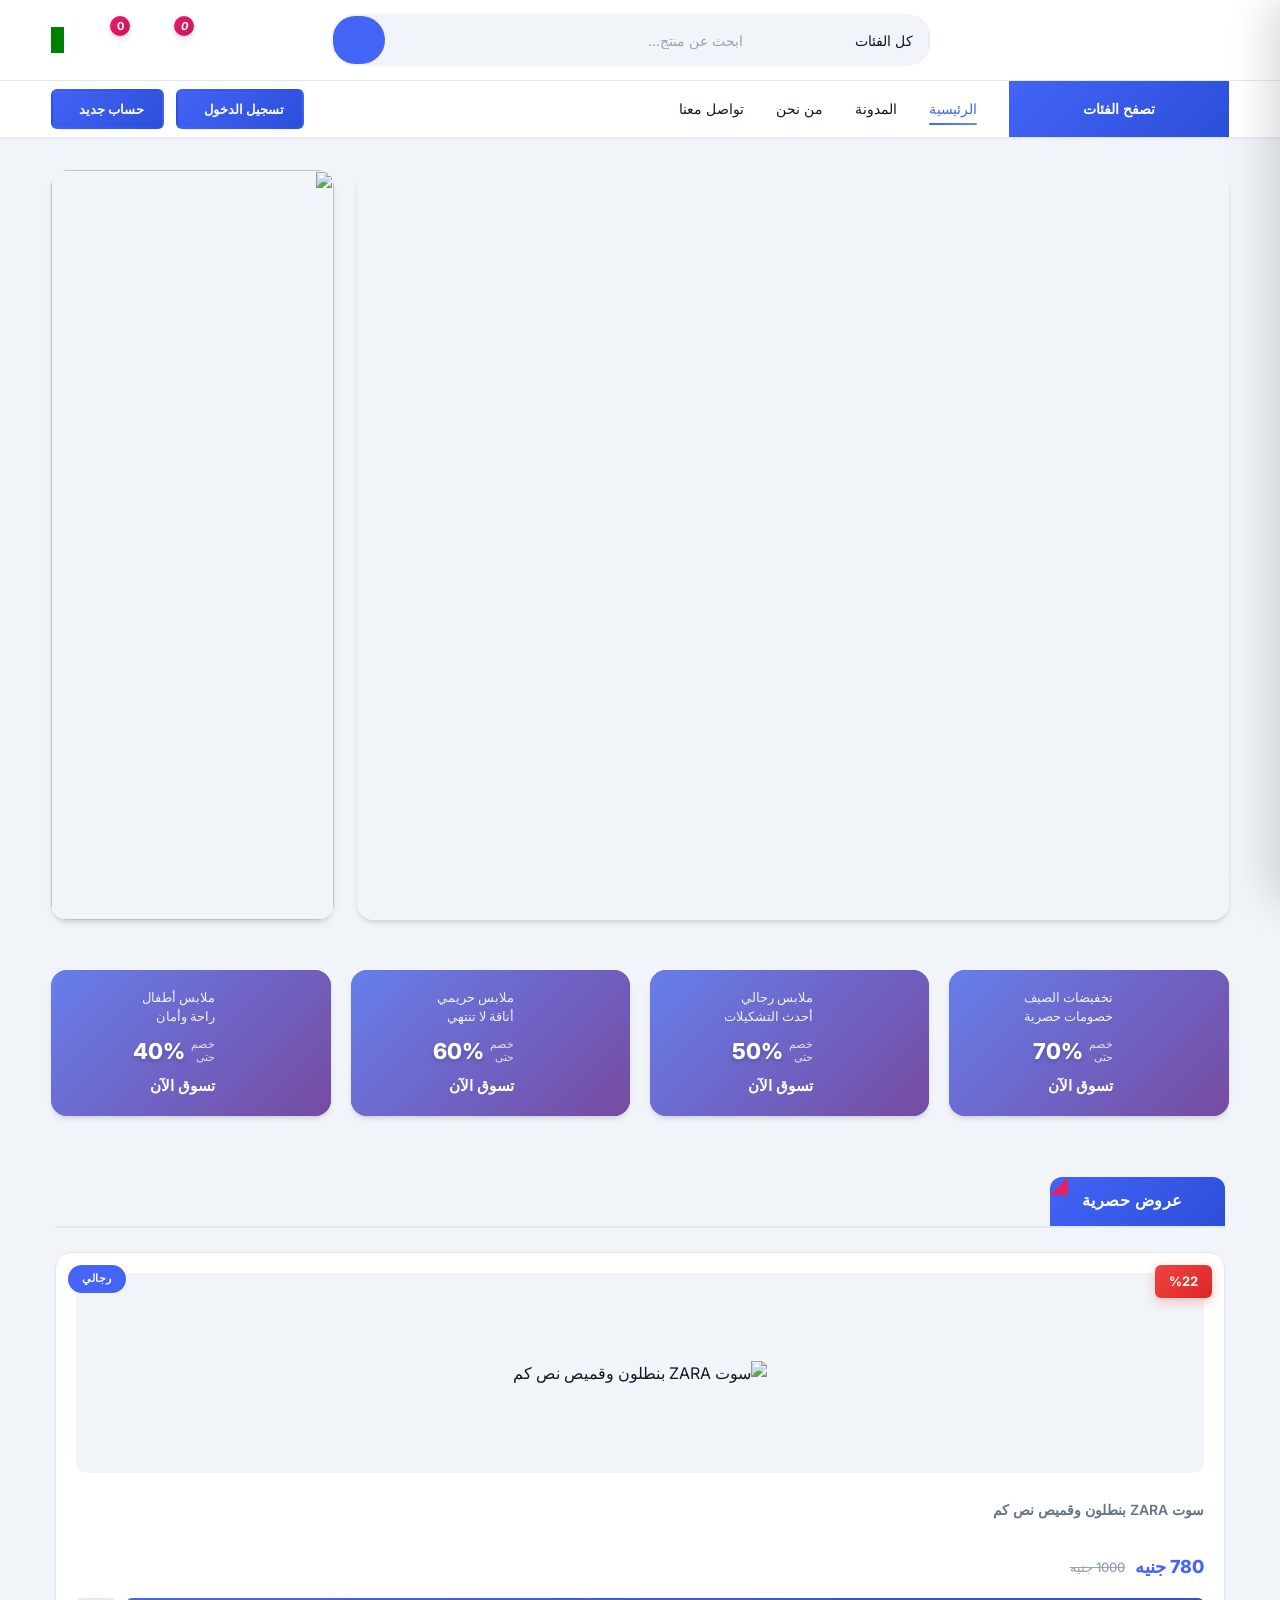
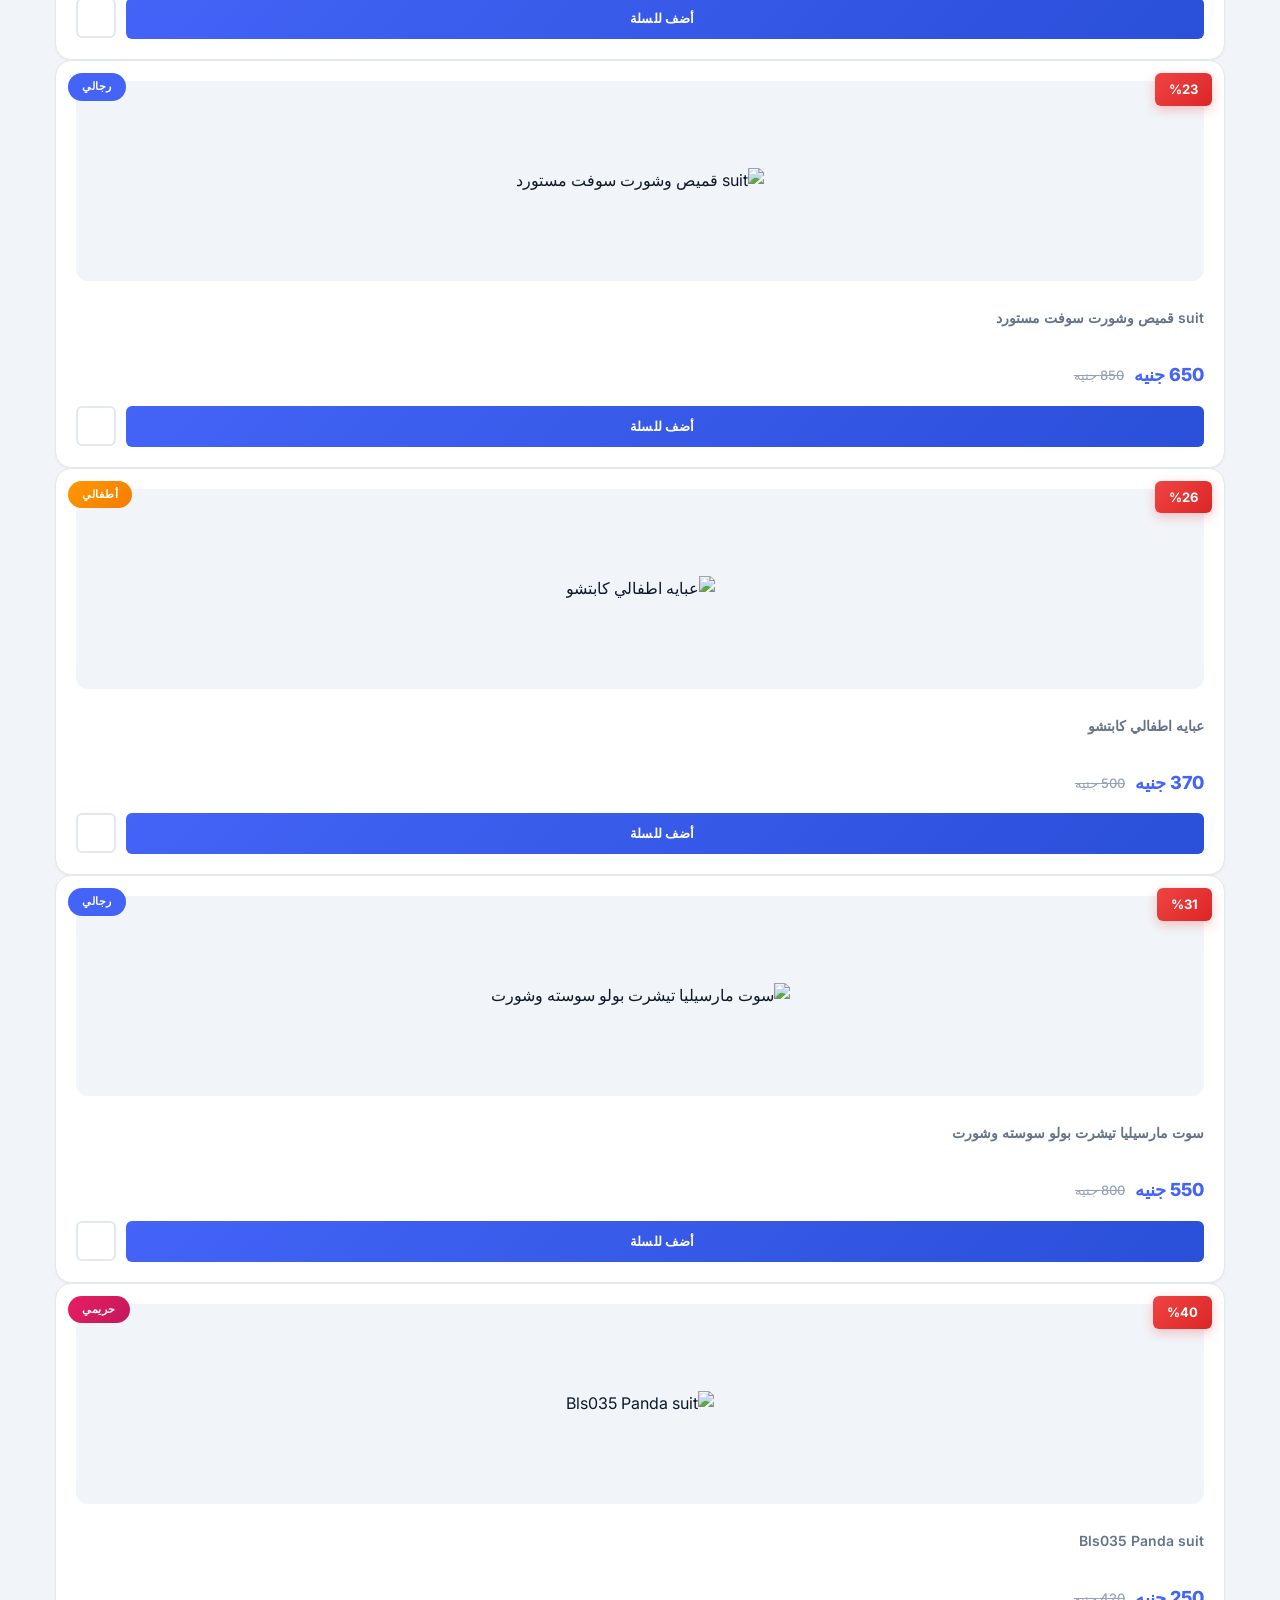
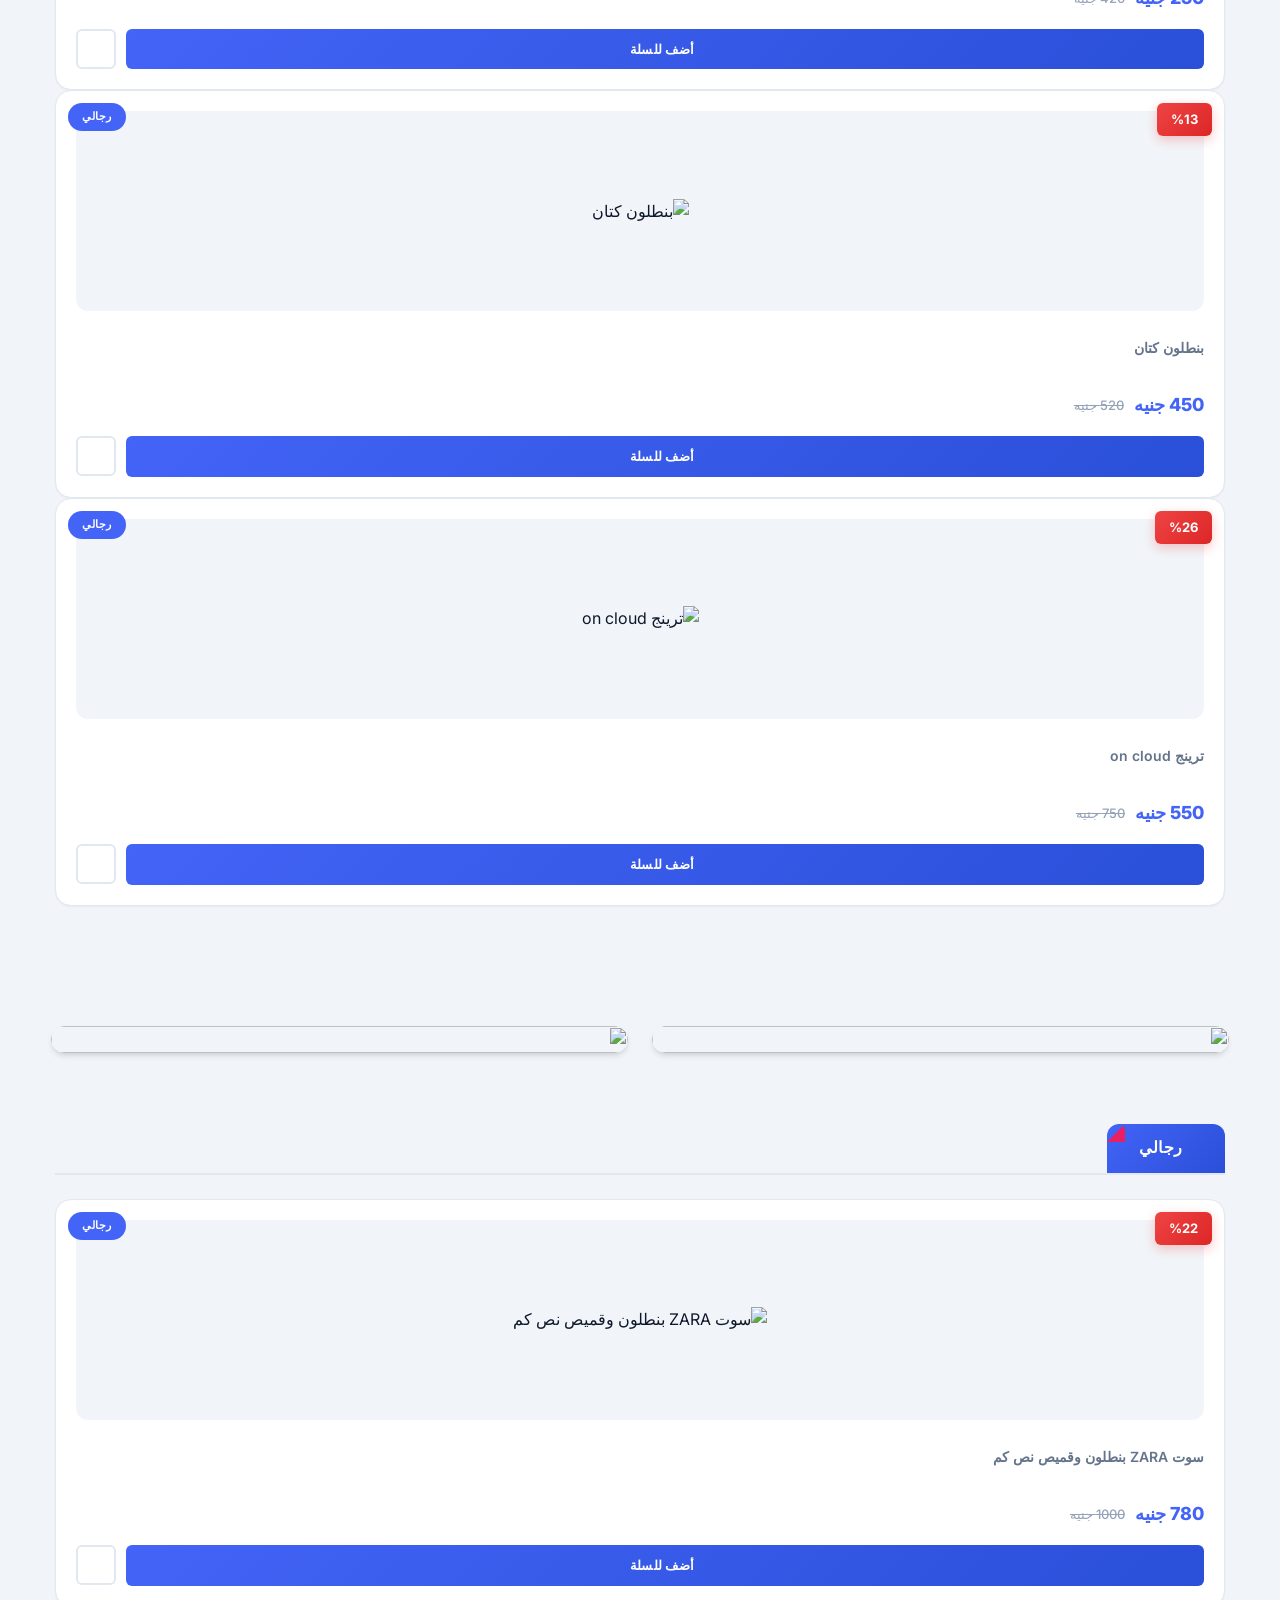
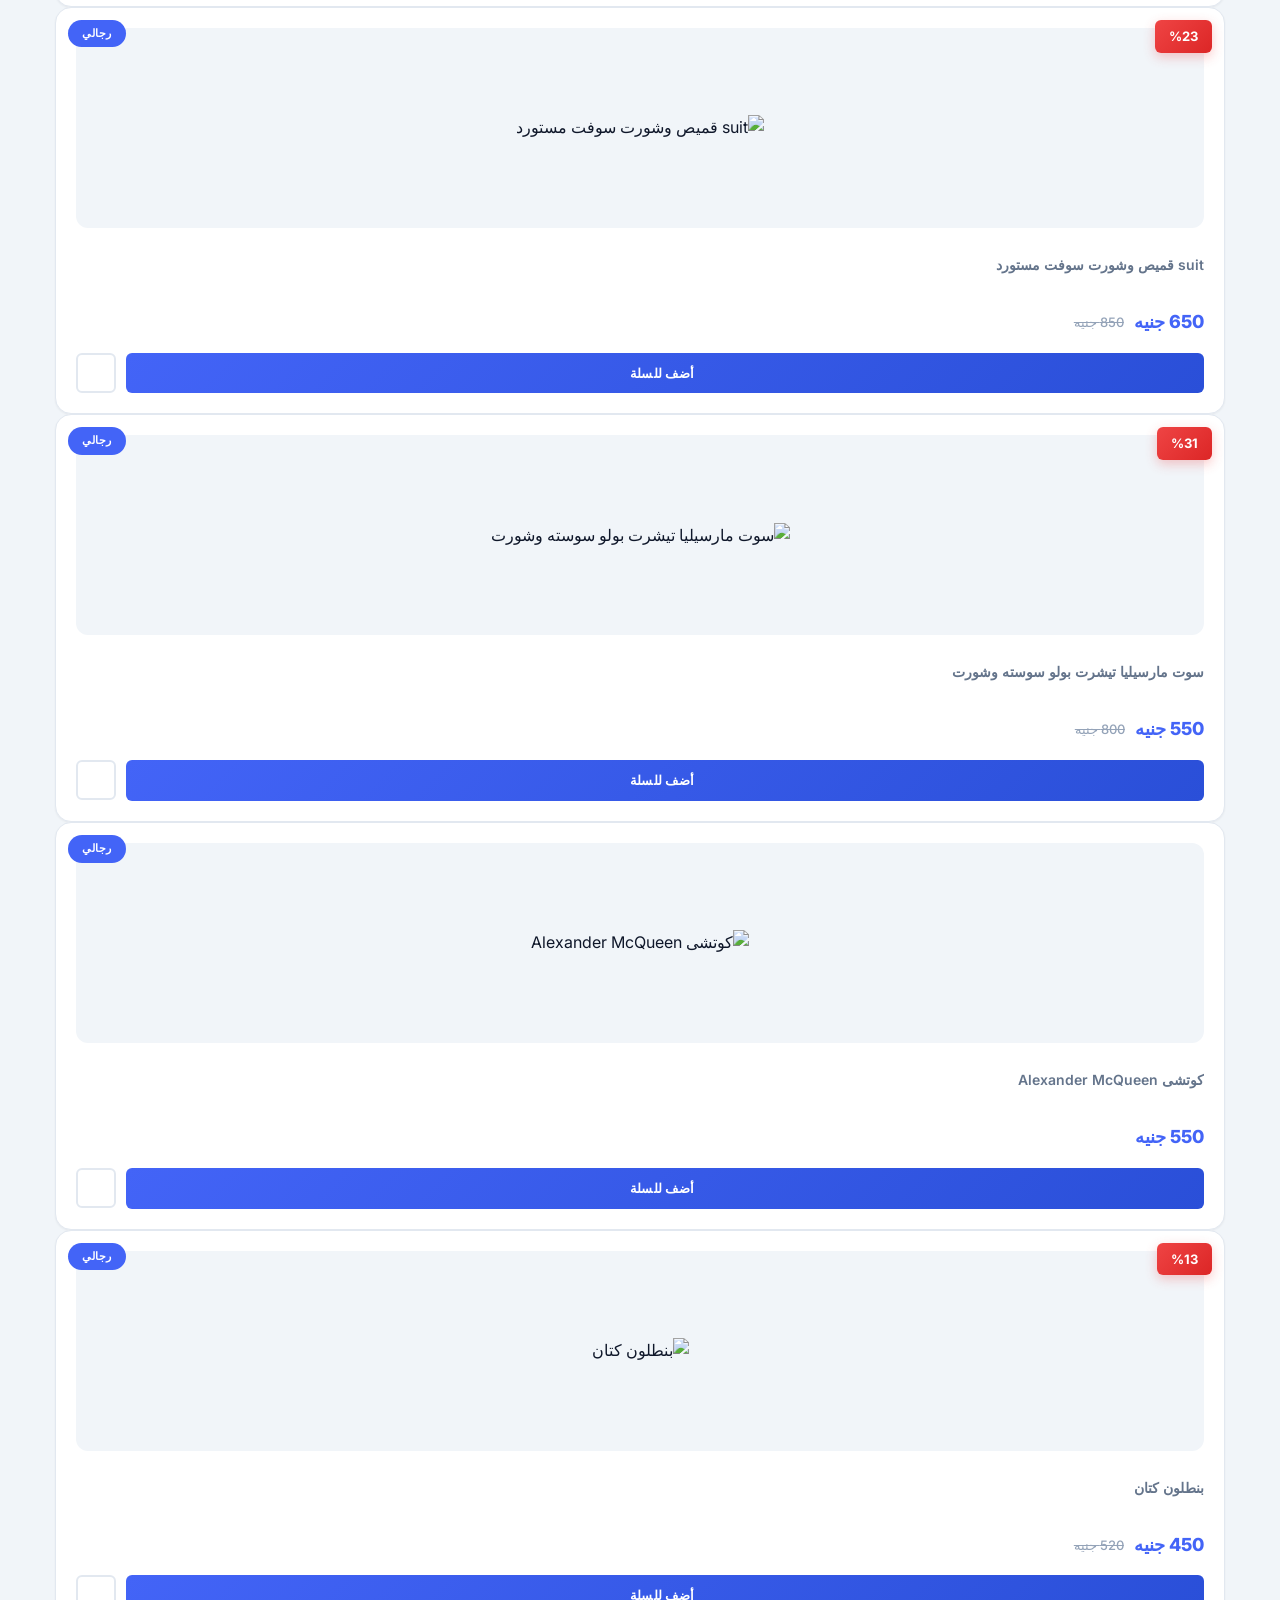
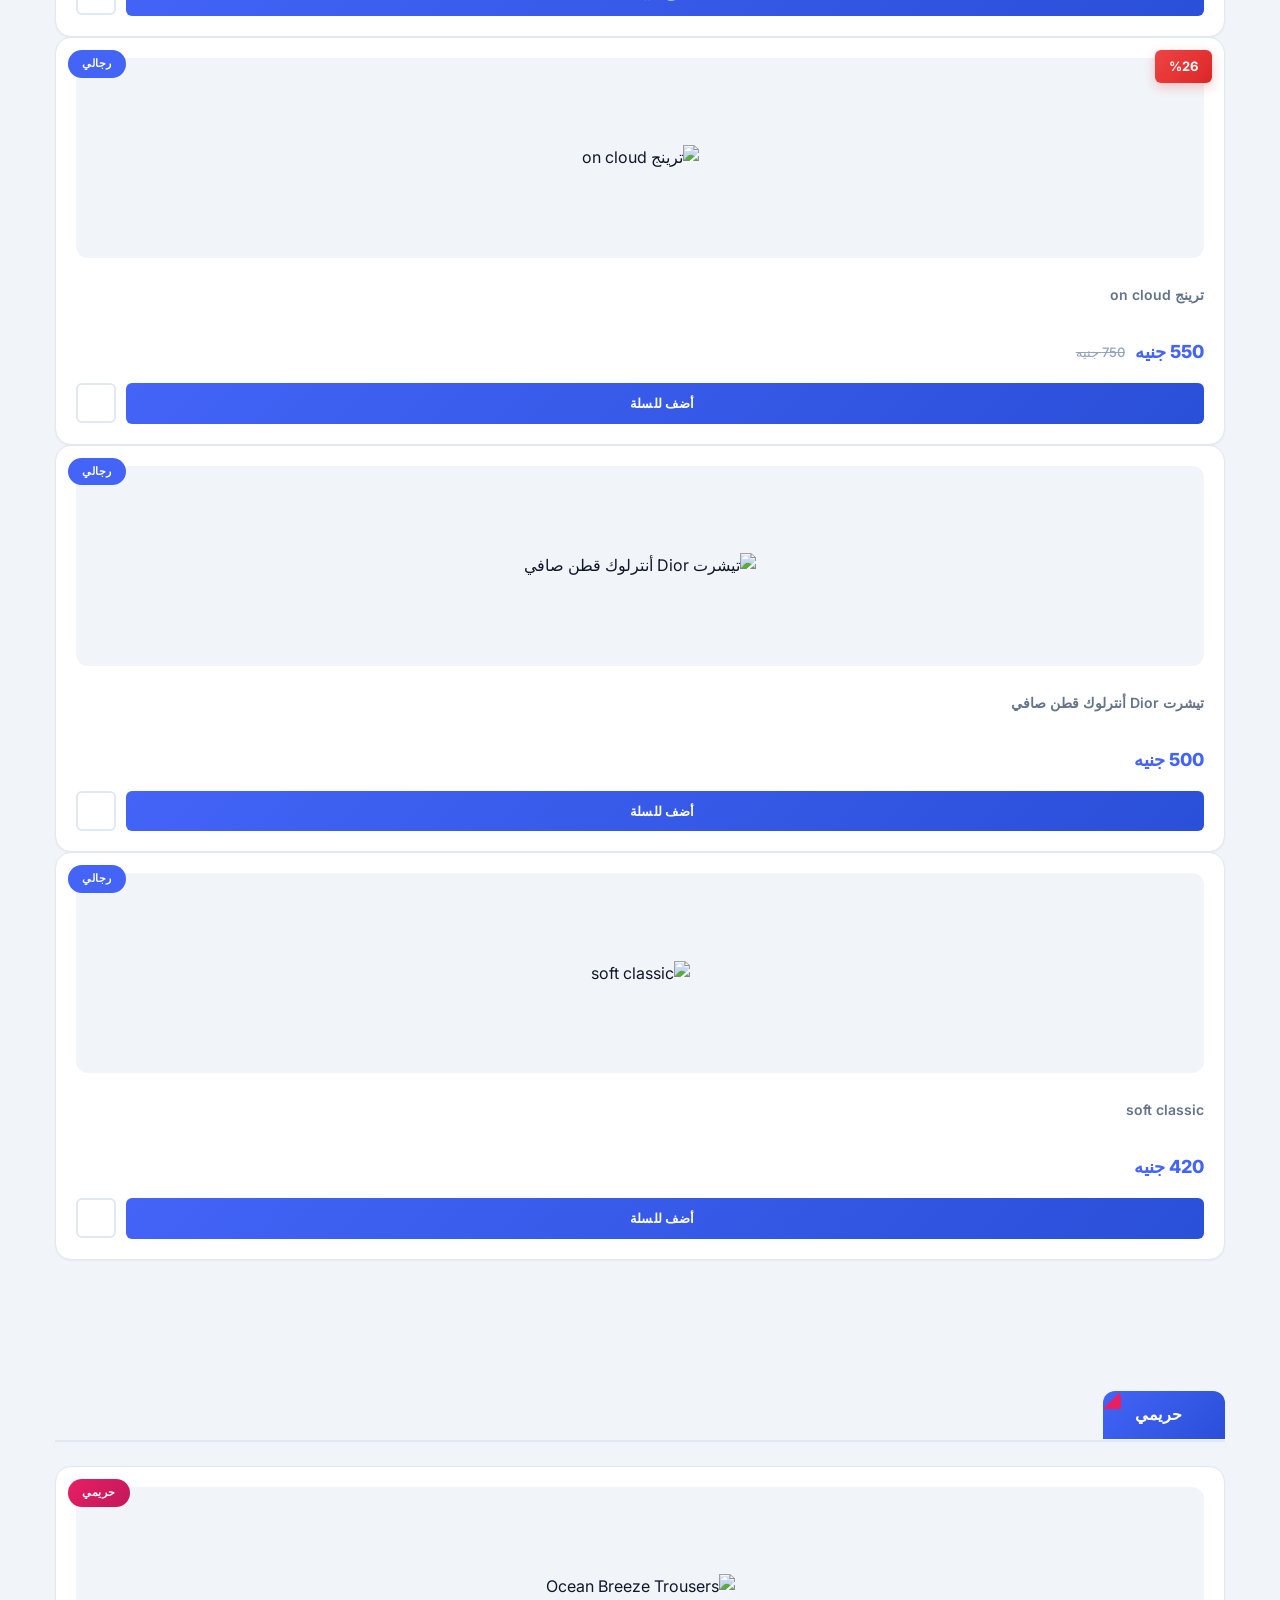
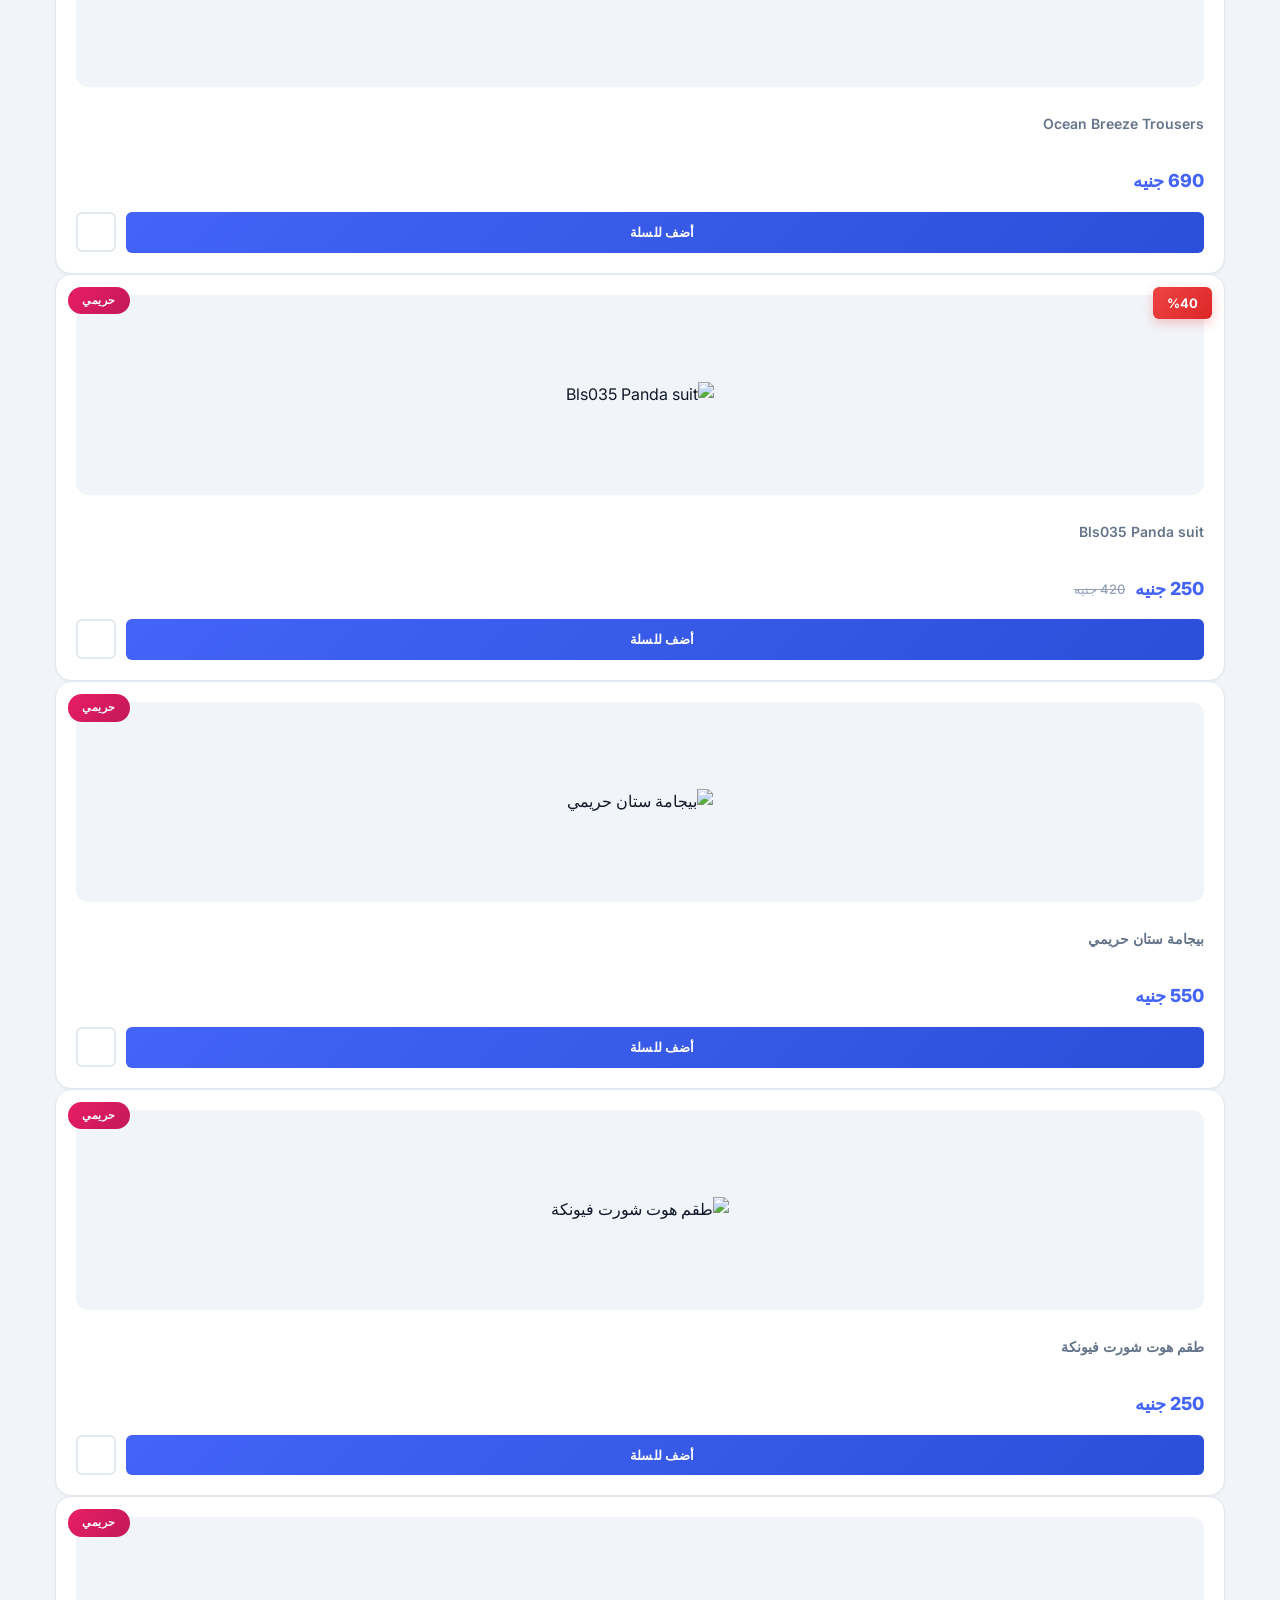
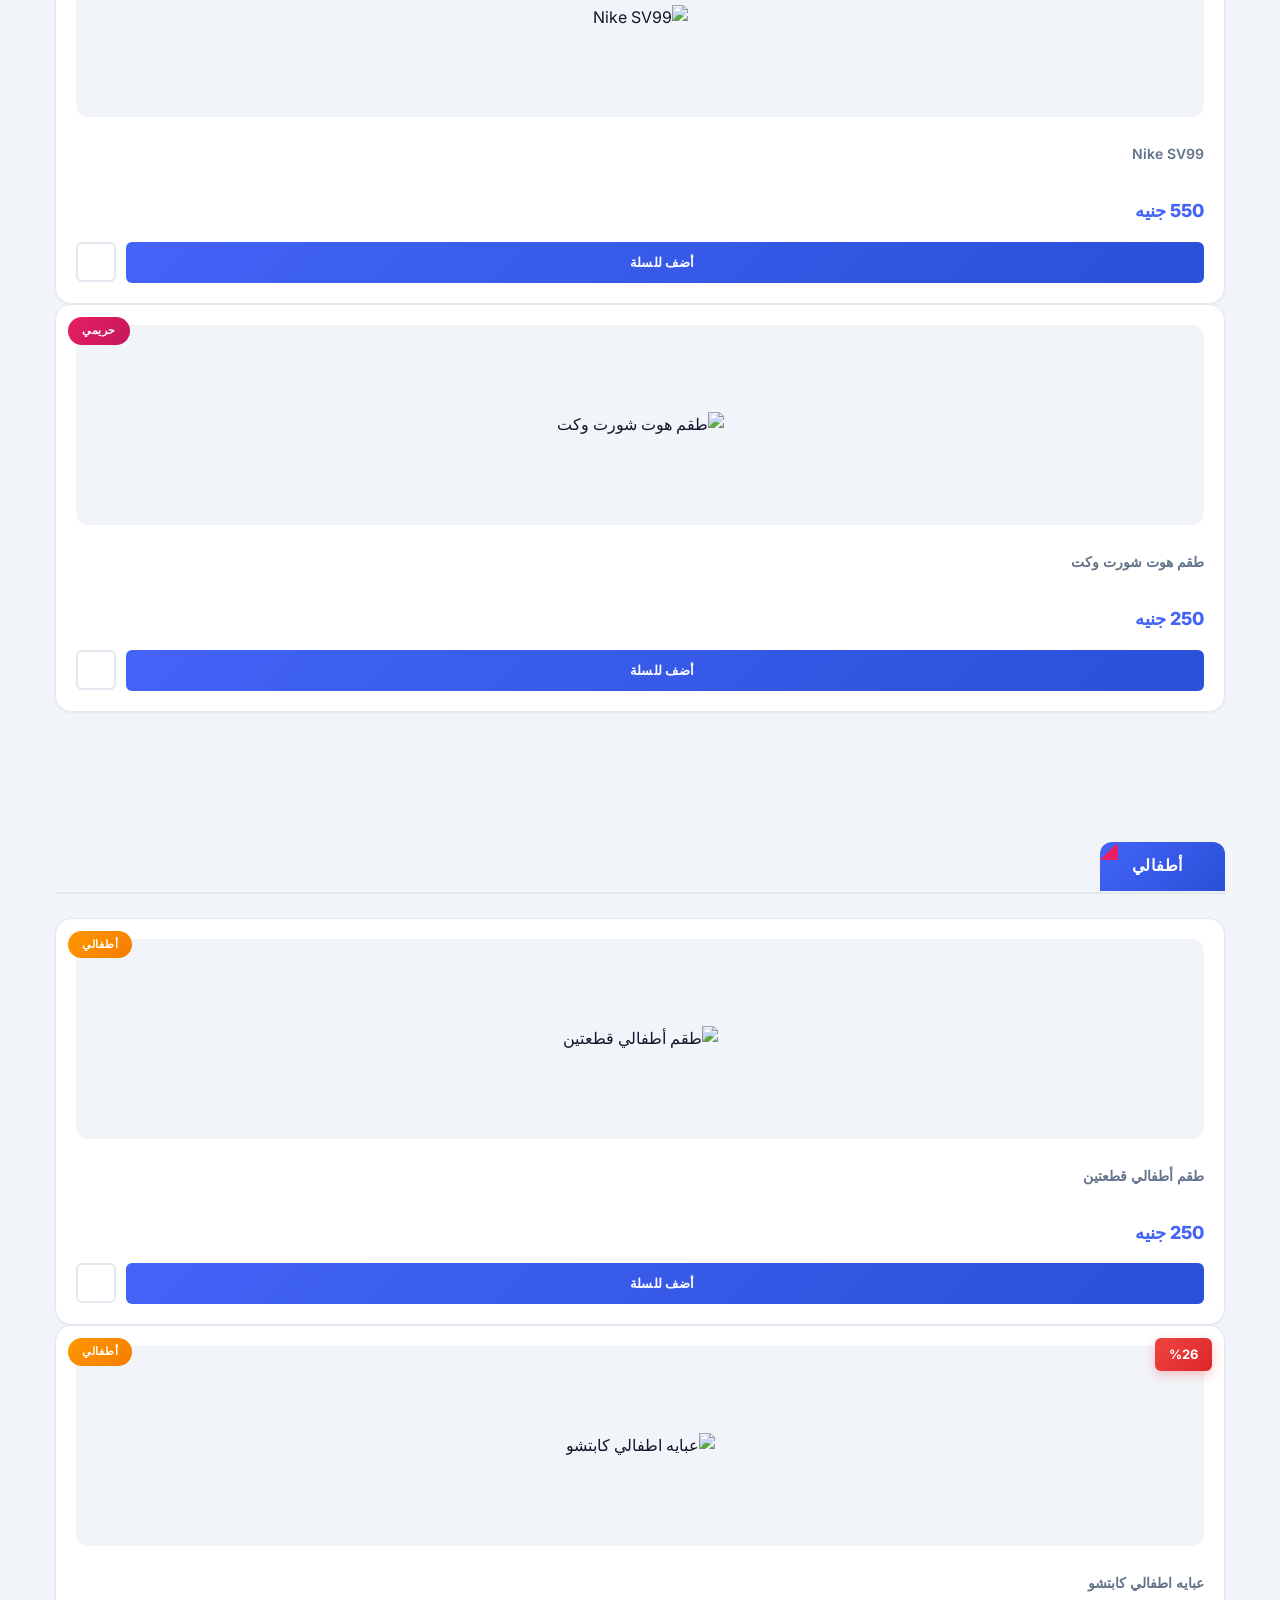
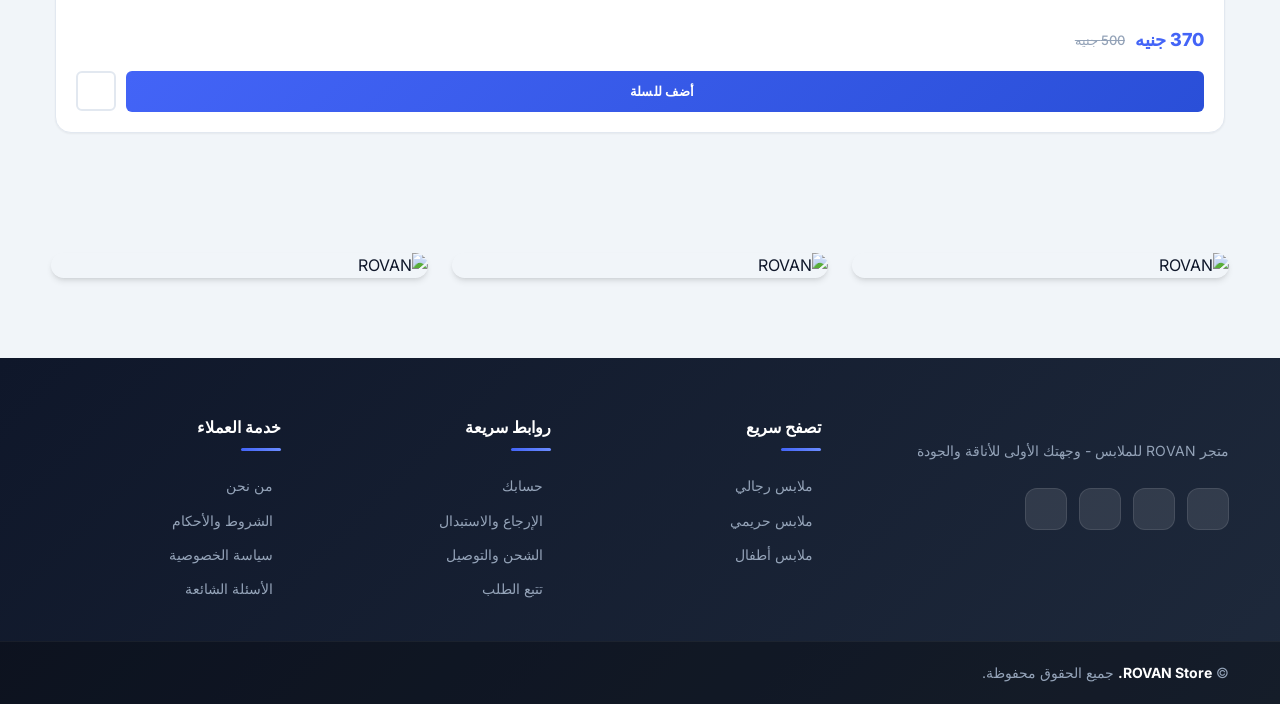
==== index.html @ eddf440c "Add files via upload" ====
<!DOCTYPE html>
<html lang="ar" dir="rtl">
<head>
    <meta charset="UTF-8">
    <meta name="viewport" content="width=device-width, initial-scale=1.0">
    <title>ROVAN - متجر الملابس</title>
    <link rel="icon" type="image/ico" href="img/favicon.ico">
    <link rel="stylesheet" href="https://cdnjs.cloudflare.com/ajax/libs/font-awesome/7.0.1/css/all.min.css">
    <link rel="stylesheet" href="https://cdn.jsdelivr.net/npm/swiper@14.0.1/swiper-bundle.min.css"/>
    <link rel="stylesheet" href="CSS/style.css">
    <style>
        /* RTL fixes */
        body { direction: rtl; text-align: right; }
        .product .img_product a, .product .name_product a { display: block; position: relative; z-index: 2; }
        .product .icons { position: relative; z-index: 3; }
        .btn_add_cart { cursor: pointer; user-select: none; }

        /* Color swatches */
        .color-options { display: flex; gap: 8px; margin: 10px 0; flex-wrap: wrap; }
        .color-swatch {
            width: 28px; height: 28px; border-radius: 50%; border: 2px solid #ddd;
            cursor: pointer; transition: 0.2s; position: relative;
        }
        .color-swatch:hover, .color-swatch.selected { border-color: #4364f7; transform: scale(1.15); }
        .color-swatch.selected::after {
            content: '✓'; position: absolute; top: 50%; left: 50%;
            transform: translate(-50%, -50%); color: white; font-size: 12px; font-weight: bold;
            text-shadow: 0 1px 2px rgba(0,0,0,0.5);
        }

        /* Size options */
        .size-options { display: flex; gap: 8px; margin: 10px 0; flex-wrap: wrap; }
        .size-btn {
            min-width: 40px; padding: 6px 12px; border: 1px solid #ddd;
            background: white; border-radius: 4px; cursor: pointer;
            font-size: 13px; transition: 0.2s; text-align: center;
        }
        .size-btn:hover, .size-btn.selected {
            background: #4364f7; color: white; border-color: #4364f7;
        }

        /* Category badges */
        .cat-badge {
            position: absolute; top: 10px; left: 10px;
            background: #4364f7; color: white; padding: 4px 12px;
            border-radius: 20px; font-size: 12px; z-index: 2;
        }
        .cat-badge.women { background: #e91e63; }
        .cat-badge.kids { background: #ff9800; }
    </style>
<base target="_parent">
</head>
<body>

    <div class="cart">
        <div class="top_cart">
            <h3>عناصر السلة : <span class="Count_item_cart">0</span></h3>
            <span onclick="open_close_cart()" class="close_cart"><i class="fa-regular fa-circle-xmark"></i></span>
        </div>
        <div class="items_in_cart" id="cart_items"></div>
        <div class="botton_cart">
            <div class="total">
                <p>الإجمالي</p>
                <p class="price_cart_toral">0 جنيه</p>
            </div>
            <div class="button_cart">
                <a href="checkout.html" class="btn_cart btn">إتمام الشراء</a>
                <span onclick="open_close_cart()" class="btn_cart trans_bg btn">مواصلة التسوق</span>
            </div>
        </div>
    </div>    

    <header> 
        <div class="top_header"> 
            <div class="container">
                <a href="index.html" class="logo"><img src="img/logo.png" alt=""></a>
                <form action="" class="search_box">
                    <div class="select_box">
                        <select id="category" name="category">
                            <option value="All Categories">كل الفئات</option>
                            <option value="men">رجالي</option>
                            <option value="women">حريمي</option>
                            <option value="kids">أطفالي</option>
                        </select>
                    </div>
                    <input type="text" name="search" id="search" placeholder="ابحث عن منتج..." required>
                    <button type="submit"><i class="fa-brands fa-sistrix"></i></button>
                </form>
                <div class="header_icons">
                    <div class="icon">
                        <a href="#"><i class="fa-regular fa-heart"><span class="count count_favorite">0</span></i></a>
                    </div>
                    <div onclick="open_close_cart()" class="icon">
                        <i class="fa-solid fa-cart-shopping"></i>
                        <span class="count count_item_header">0</span>
                    </div>
                    <span class="state">⁜</span>
                </div>
            </div>
        </div> 

        <div class="botton_header">
            <div class="container">
                <nav class="nav">
                    <span onclick="open_Menu()" class="open_menu"><i class="fa-solid fa-bars"></i></span>
                    <div class="category_nav">
                        <div onclick="Open_Categ_list()" class="category_btn">
                            <i class="fa-solid fa-bars"></i>
                            <p>تصفح الفئات</p>
                            <i class="fa-solid fa-chevron-down"></i>
                        </div>
                        <div class="category_nav_list">
                            <a href="category.html?cat=men">رجالي</a>
                            <a href="category.html?cat=women">حريمي</a>
                            <a href="category.html?cat=kids">أطفالي</a>
                        </div>
                    </div>
                    <ul class="nav_links">
                        <span onclick="open_Menu()" class="close_menu"><i class="fa-regular fa-circle-xmark"></i></span>
                        <li class="active"><a href="index.html">الرئيسية</a></li>
                        <li><a href="#">المدونة</a></li>
                        <li><a href="about.html">من نحن</a></li>
                        <li><a href="#contact">تواصل معنا</a></li>
                    </ul>
                </nav>
                <div class="login_signup btns" id="auth-buttons">
                    <a href="login.html" class="btn">تسجيل الدخول <i class="fa-solid fa-right-to-bracket"></i></a>
                    <a href="signup.html" class="btn">حساب جديد <i class="fa-solid fa-user-plus"></i></a>
                </div>
            </div>
        </div>
    </header>

    <div class="slider">
        <div class="container">
            <div class="slide-swp mySwiper">
                <div class="swiper-wrapper">
                    <div class="swiper-slide"><a href="#"><img src="img/banner_home1.png" alt=""></a></div>
                    <div class="swiper-slide"><a href="product.html?id=11"><img src="img/banner_home2.png" alt=""></a></div>
                    <div class="swiper-slide"><a href="#"><img src="img/banner_home4.png" alt=""></a></div>
                </div>
                <div class="swiper-pagination"></div>
            </div>
            <div class="banner_2">
                <img src="img/banner_home3.png" alt="">
            </div>
        </div>
    </div>

    <div class="banners_4">
        <div class="container">
            <div class="box">
                <a href="#" class="link_btn"></a>
                <img src="img/banner3_1.png" alt="">
                <div class="text">
                    <h5>تخفيضات الصيف</h5>
                    <h5>خصومات حصرية</h5>
                    <div class="sale"><p>خصم<br>حتى</p><span>70%</span></div>
                    <h6>تسوق الآن</h6>
                </div>
            </div>
            <div class="box">
                <a href="#" class="link_btn"></a>
                <img src="img/banner3_2.png" alt="">
                <div class="text">
                    <h5>ملابس رجالي</h5>
                    <h5>أحدث التشكيلات</h5>
                    <div class="sale"><p>خصم<br>حتى</p><span>50%</span></div>
                    <h6>تسوق الآن</h6>
                </div>
            </div>
            <div class="box">
                <a href="#" class="link_btn"></a>
                <img src="img/banner3_2.png" alt="">
                <div class="text">
                    <h5>ملابس حريمي</h5>
                    <h5>أناقة لا تنتهي</h5>
                    <div class="sale"><p>خصم<br>حتى</p><span>60%</span></div>
                    <h6>تسوق الآن</h6>
                </div>
            </div>
            <div class="box">
                <a href="#" class="link_btn"></a>
                <img src="img/banner3_2.png" alt="">
                <div class="text">
                    <h5>ملابس أطفال</h5>
                    <h5>راحة وأمان</h5>
                    <div class="sale"><p>خصم<br>حتى</p><span>40%</span></div>
                    <h6>تسوق الآن</h6>
                </div>
            </div>
        </div>
    </div>

    <div class="slider_products slide" id="HOT-DEALS">
        <div class="container">
            <div class="slide_product mySwiper">
                <div class="top_slide"><h2><i class="fa-solid fa-fire"></i> عروض حصرية</h2></div>
                <div class="products swiper-wrapper" id="swiper_items_sale"></div>
            </div>        
        </div>
    </div>

    <div class="banners">
        <div class="container">
            <div class="banners_boxs banner_2_img">
                <a href="product.html?id=11" class="box"><img src="img/banner_box1.jpg" alt=""></a>
                <a href="#" class="box"><img src="img/banner_box5.jpg" alt=""></a>
            </div>
        </div>
    </div>

    <div class="slider_products slide" id="MEN">
        <div class="container">
            <div class="slide_product mySwiper">
                <div class="top_slide"><h2><i class="fa-solid fa-mars"></i> رجالي</h2></div>
                <div class="products swiper-wrapper" id="swiper_men"></div>
            </div>        
        </div>
    </div>

    <div class="slider_products slide" id="WOMEN">
        <div class="container">
            <div class="slide_product mySwiper">
                <div class="top_slide"><h2><i class="fa-solid fa-venus"></i> حريمي</h2></div>
                <div class="products swiper-wrapper" id="swiper_women"></div>
            </div>        
        </div>
    </div>

    <div class="slider_products slide" id="KIDS">
        <div class="container">
            <div class="slide_product mySwiper">
                <div class="top_slide"><h2><i class="fa-solid fa-child"></i> أطفالي</h2></div>
                <div class="products swiper-wrapper" id="swiper_kids"></div>
            </div>        
        </div>
    </div>

    <div class="banners">
        <div class="container">
            <div class="banners_boxs banner_3_img">
                <a href="product.html?id=11" class="box"><img src="img/banner_box1.jpg" alt="ROVAN"></a>
                <a href="#" class="box"><img src="img/banner_box2.jpg" alt="ROVAN"></a>
                <a href="#" class="box"><img src="img/banner_box3.jpg" alt="ROVAN"></a>
            </div>
        </div>
    </div>

    <footer id="contact">
        <div class="container">
            <div class="big_row">
                <img class="logo_footer" src="img/white_logo.png" alt="">
                <p>متجر ROVAN للملابس - وجهتك الأولى للأناقة والجودة</p>
                <div class="icons_footer">
                    <a href="tel:01094401912"><i class="fa-solid fa-phone"></i></a>
                    <a href="https://www.facebook.com/rovanprinting"><i class="fa-brands fa-facebook-f"></i></a>
                    <a href="https://www.instagram.com/rovan_storee"><i class="fa-brands fa-instagram"></i></a>
                    <a href="https://wa.me/201094401912"><i class="fa-brands fa-whatsapp"></i></a>
                </div>
            </div>
            <div class="row">
                <h4>تصفح سريع</h4>
                <div class="links">
                    <a href="category.html?cat=men"><i class="fa-solid fa-caret-right"></i> ملابس رجالي </a>
                    <a href="category.html?cat=women"><i class="fa-solid fa-caret-right"></i> ملابس حريمي</a>
                    <a href="category.html?cat=kids"><i class="fa-solid fa-caret-right"></i> ملابس أطفال</a>
                </div>
            </div>
            <div class="row">
                <h4>روابط سريعة</h4>
                <div class="links">
                    <a href="#"><i class="fa-solid fa-caret-right"></i> حسابك </a>
                    <a href="#"><i class="fa-solid fa-caret-right"></i> الإرجاع والاستبدال</a>
                    <a href="#"><i class="fa-solid fa-caret-right"></i> الشحن والتوصيل</a>
                    <a href="#"><i class="fa-solid fa-caret-right"></i> تتبع الطلب</a>
                </div>
            </div>
            <div class="row">
                <h4>خدمة العملاء</h4>
                <div class="links">
                    <a href="about.html"><i class="fa-solid fa-caret-right"></i> من نحن</a>
                    <a href="#"><i class="fa-solid fa-caret-right"></i> الشروط والأحكام</a>
                    <a href="#"><i class="fa-solid fa-caret-right"></i> سياسة الخصوصية</a>
                    <a href="#"><i class="fa-solid fa-caret-right"></i> الأسئلة الشائعة</a>
                </div>
            </div>
        </div>
        <div class="botton_footer">
            <div class="container">
                <p>&copy; <span>ROVAN Store.</span> جميع الحقوق محفوظة.</p>
                <div class="payment_img">
                    <img src="img/payment_method.png" alt="">
                </div>
            </div>
        </div>
    </footer>

    <script src="https://cdn.jsdelivr.net/npm/swiper@14.0.1/swiper-bundle.min.js"></script>
    <script src="JS/swiper.js"></script>
    <script src="JS/items_home.js"></script>
    <script src="JS/main.js"></script>
    <script type="module" src="JS/auth.js"></script>
</body>
</html>
---- CSS/style.css ----
@import url('https://fonts.googleapis.com/css2?family=DM+Sans:ital,opsz,wght@0,9..40,100..1000;1,9..40,100..1000&family=Inter:ital,opsz,wght@0,14..32,100..900;1,14..32,100..900&display=swap');

/* ===== CSS VARIABLES ===== */
:root{
    --main_color: #4364f7;
    --main_dark: #2a4fd8;
    --main_light: #6b8cff;
    --accent_color: #e91e63;
    --p_color: #64748b;
    --bg_color: #f1f5f9;
    --white_color: #fff;
    --color_heading: #0f172a;
    --border_color: #e2e8f0;
    --sale_color: #ef4444;
    --success_color: #22c55e;
    --shadow_sm: 0 1px 2px 0 rgba(0,0,0,0.05);
    --shadow_md: 0 4px 6px -1px rgba(0,0,0,0.1), 0 2px 4px -2px rgba(0,0,0,0.1);
    --shadow_lg: 0 10px 15px -3px rgba(0,0,0,0.1), 0 4px 6px -4px rgba(0,0,0,0.1);
    --shadow_xl: 0 20px 25px -5px rgba(0,0,0,0.1), 0 8px 10px -6px rgba(0,0,0,0.1);
    --radius_sm: 6px;
    --radius_md: 12px;
    --radius_lg: 16px;
    --radius_xl: 24px;
    --transition_fast: 0.15s ease;
    --transition_base: 0.3s ease;
    --transition_slow: 0.5s ease;
}

/* ===== RESET & BASE ===== */
*, *::before, *::after{
    padding: 0;
    margin: 0;
    box-sizing: border-box;
    list-style: none;
    text-decoration: none;
}

html{
    scroll-behavior: smooth;
    -webkit-text-size-adjust: 100%;
}

body{
    font-family: "Inter", -apple-system, BlinkMacSystemFont, sans-serif;
    color: var(--color_heading);
    background: var(--bg_color);
    padding-top: 170px;
    line-height: 1.6;
    -webkit-font-smoothing: antialiased;
    -webkit-tap-highlight-color: transparent;
    overflow-x: hidden;
}

h1,h2,h3,h4,h5,h6{
    font-family: "DM Sans", sans-serif;
    color: var(--color_heading);
    font-weight: 700;
    line-height: 1.3;
}

p{
    color: var(--p_color);
}

a{
    color: inherit;
    transition: var(--transition_base);
}

img{
    max-width: 100%;
    height: auto;
    display: block;
}

input, select, button, textarea{
    font-family: inherit;
    border: none;
    outline: none;
}

/* ===== UTILITIES ===== */
.container{
    width: 92%;
    margin: 0 auto;
    max-width: 1400px;
}

.btn{
    display: inline-flex;
    align-items: center;
    justify-content: center;
    gap: 8px;
    padding: 12px 24px;
    border-radius: var(--radius_md);
    font-size: 14px;
    font-weight: 600;
    cursor: pointer;
    transition: var(--transition_base);
    background: linear-gradient(135deg, var(--main_color) 0%, var(--main_dark) 100%);
    color: var(--white_color);
    box-shadow: var(--shadow_sm);
    border: 2px solid transparent;
    position: relative;
    overflow: hidden;
}

.btn::before{
    content: '';
    position: absolute;
    top: 0;
    left: -100%;
    width: 100%;
    height: 100%;
    background: linear-gradient(90deg, transparent, rgba(255,255,255,0.2), transparent);
    transition: var(--transition_slow);
}

.btn:hover::before{
    left: 100%;
}

.btn:hover{
    transform: translateY(-2px);
    box-shadow: var(--shadow_lg);
}

.btn:active{
    transform: translateY(0);
}

.btn i{
    color: var(--white_color);
    font-size: 14px;
}

.btn-outline{
    background: transparent;
    border-color: var(--main_color);
    color: var(--main_color);
}

.btn-outline:hover{
    background: var(--main_color);
    color: var(--white_color);
}

.btn-outline i{
    color: inherit;
}

/* ===== HEADER ===== */
header{
    background: rgba(255,255,255,0.95);
    backdrop-filter: blur(20px);
    -webkit-backdrop-filter: blur(20px);
    position: fixed;
    top: 0;
    left: 0;
    right: 0;
    z-index: 1000;
    box-shadow: var(--shadow_sm);
    border-bottom: 1px solid var(--border_color);
}

header .top_header .container{
    display: flex;
    align-items: center;
    justify-content: space-between;
    padding: 14px 0;
    gap: 24px;
}

header .top_header .logo{
    width: 160px;
    flex-shrink: 0;
    transition: var(--transition_base);
}

header .top_header .logo:hover{
    transform: scale(1.05);
}

/* Search Box */
header .top_header .search_box{
    flex: 1;
    max-width: 600px;
    display: flex;
    align-items: center;
    background: var(--bg_color);
    border-radius: var(--radius_xl);
    border: 2px solid transparent;
    transition: var(--transition_base);
    overflow: hidden;
}

header .top_header .search_box:focus-within{
    border-color: var(--main_color);
    box-shadow: 0 0 0 4px rgba(67,100,247,0.1);
}

header .top_header .search_box .select_box{
    position: relative;
    flex-shrink: 0;
}

header .top_header .search_box .select_box::after{
    content: '';
    position: absolute;
    top: 50%;
    transform: translateY(-50%);
    right: 0;
    width: 1px;
    height: 50%;
    background: var(--border_color);
}

header .top_header .search_box .select_box select{
    height: 48px;
    width: 170px;
    background: transparent;
    font-size: 14px;
    cursor: pointer;
    padding: 0 16px;
    color: var(--color_heading);
    border: none;
    appearance: none;
    -webkit-appearance: none;
}

header .top_header .search_box input{
    flex: 1;
    height: 48px;
    padding: 0 16px;
    background: transparent;
    font-size: 14px;
    color: var(--color_heading);
}

header .top_header .search_box input::placeholder{
    color: #94a3b8;
}

header .top_header .search_box button{
    height: 48px;
    width: 52px;
    background: var(--main_color);
    font-size: 16px;
    cursor: pointer;
    border-radius: 0 var(--radius_xl) var(--radius_xl) 0;
    transition: var(--transition_base);
}

header .top_header .search_box button:hover{
    background: var(--main_dark);
}

header .top_header .search_box button i{
    color: var(--white_color);
}

/* Header Icons */
header .top_header .header_icons{
    display: flex;
    align-items: center;
    gap: 20px;
}

header .top_header .header_icons .icon{
    position: relative;
    cursor: pointer;
    width: 44px;
    height: 44px;
    display: flex;
    align-items: center;
    justify-content: center;
    border-radius: var(--radius_md);
    transition: var(--transition_base);
}

header .top_header .header_icons .icon:hover{
    background: var(--bg_color);
}

header .top_header .header_icons .icon i{
    font-size: 22px;
    color: var(--color_heading);
    transition: var(--transition_base);
}

header .top_header .header_icons .icon:hover i{
    color: var(--main_color);
}

header .top_header .header_icons .icon .count{
    position: absolute;
    top: -2px;
    right: -2px;
    min-width: 20px;
    height: 20px;
    text-align: center;
    line-height: 20px;
    background: linear-gradient(135deg, var(--accent_color) 0%, #c2185b 100%);
    color: var(--white_color);
    font-size: 11px;
    font-weight: 700;
    border-radius: 100px;
    padding: 0 6px;
    box-shadow: 0 2px 4px rgba(233,30,99,0.3);
}
header .top_header .state{
    color: transparent;
}
/* Bottom Header / Navigation */
header .botton_header{
    border-top: 1px solid var(--border_color);
}

header .botton_header .container{
    display: flex;
    align-items: center;
    justify-content: space-between;
    height: 56px;
}

header .botton_header nav{
    display: flex;
    align-items: center;
    gap: 32px;
    height: 100%;
}

/* Category Nav */
header .botton_header .category_nav{
    width: 220px;
    position: relative;
    height: 100%;
}

header .botton_header .category_nav .category_btn{
    height: 100%;
    width: 100%;
    border-radius: 0;
    display: flex;
    justify-content: space-between;
    align-items: center;
    background: linear-gradient(135deg, var(--main_color) 0%, var(--main_dark) 100%);
    padding: 0 18px;
    cursor: pointer;
    transition: var(--transition_base);
}

header .botton_header .category_nav .category_btn:hover{
    filter: brightness(1.1);
}

header .botton_header .category_nav .category_btn p{
    color: var(--white_color);
    font-weight: 600;
    font-size: 14px;
}

header .botton_header .category_nav .category_btn i{
    color: var(--white_color);
    font-size: 12px;
}

header .botton_header .category_nav .category_nav_list{
    position: absolute;
    top: 100%;
    left: 0;
    background: var(--white_color);
    width: 100%;
    border: 1px solid var(--border_color);
    border-top: none;
    display: flex;
    flex-direction: column;
    clip-path: polygon(0 0, 100% 0, 100% 0, 0 0);
    transition: clip-path 0.3s ease;
    box-shadow: var(--shadow_lg);
    border-radius: 0 0 var(--radius_md) var(--radius_md);
    overflow: hidden;
    z-index: 100;
}

header .botton_header .category_nav .category_nav_list.active{
    clip-path: polygon(0 0, 100% 0, 100% 100%, 0 100%);
}

header .botton_header .category_nav .category_nav_list a{
    padding: 14px 18px;
    border-bottom: 1px solid var(--border_color);
    font-size: 14px;
    font-weight: 500;
    color: var(--color_heading);
    transition: var(--transition_base);
}

header .botton_header .category_nav .category_nav_list a:last-child{
    border-bottom: 0;
}

header .botton_header .category_nav .category_nav_list a:hover{
    background: var(--bg_color);
    color: var(--main_color);
    padding-right: 24px;
}

/* Nav Links */
header .botton_header .nav_links{
    display: flex;
    gap: 32px;
    align-items: center;
}

header .botton_header .nav_links li a{
    color: var(--color_heading);
    font-size: 14px;
    font-weight: 500;
    padding: 8px 0;
    position: relative;
    transition: var(--transition_base);
}

header .botton_header .nav_links li a::after{
    content: '';
    position: absolute;
    bottom: 0;
    right: 0;
    width: 0;
    height: 2px;
    background: linear-gradient(90deg, var(--main_color), var(--main_light));
    transition: var(--transition_base);
    border-radius: 2px;
}

header .botton_header .nav_links li:hover a::after,
header .botton_header .nav_links li.active a::after{
    width: 100%;
}

header .botton_header .nav_links li:hover a,
header .botton_header .nav_links li.active a{
    color: var(--main_color);
}

/* Auth Buttons */
header .botton_header .login_signup{
    display: flex;
    align-items: center;
    gap: 12px;
}

header .botton_header .login_signup .btn{
    padding: 8px 18px;
    font-size: 13px;
    border-radius: var(--radius_sm);
}

/* ===== SLIDER ===== */
.slider{
    position: relative;
    margin-bottom: 40px;
}

.slider .container{
    display: flex;
    justify-content: space-between;
    gap: 20px;
}

.slider .banner_2{
    width: 24%;
    border-radius: var(--radius_lg);
    overflow: hidden;
    box-shadow: var(--shadow_md);
    transition: var(--transition_base);
}

.slider .banner_2:hover{
    box-shadow: var(--shadow_lg);
    transform: translateY(-4px);
}

.slider .banner_2 img{
    width: 100%;
    height: 100%;
    object-fit: cover;
    border-radius: var(--radius_lg);
}

.slider .container .slide-swp{
    width: 74%;
    overflow: hidden;
    position: relative;
    border-radius: var(--radius_lg);
    box-shadow: var(--shadow_md);
}

.slider .container .slide-swp img{
    border-radius: var(--radius_lg);
    width: 100%;
    height: auto;
    min-height: 250px;
    object-fit: cover;
}

.swiper-pagination-bullet{
    width: 10px;
    height: 10px;
    background: rgba(255,255,255,0.5);
    opacity: 1;
    transition: var(--transition_base);
}

.swiper-pagination-bullet-active{
    background: var(--main_color) !important;
    width: 32px !important;
    border-radius: 5px !important;
}

/* ===== BANNERS 4 ===== */
.banners_4{
    margin: 50px 0;
}

.banners_4 .container{
    display: grid;
    grid-template-columns: repeat(4, 1fr);
    gap: 20px;
}

.banners_4 .container .box{
    background: linear-gradient(135deg, #667eea 0%, #764ba2 100%);
    background-size: cover;
    background-position: center;
    border-radius: var(--radius_lg);
    display: flex;
    align-items: center;
    gap: 16px;
    padding: 20px;
    position: relative;
    overflow: hidden;
    transition: var(--transition_base);
    box-shadow: var(--shadow_md);
    min-height: 120px;
}

.banners_4 .container .box::before{
    content: '';
    position: absolute;
    top: 0;
    left: 0;
    right: 0;
    bottom: 0;
    background: linear-gradient(135deg, rgba(102,126,234,0.9) 0%, rgba(118,75,162,0.9) 100%);
    z-index: 1;
}

.banners_4 .container .box:hover{
    transform: translateY(-6px);
    box-shadow: var(--shadow_xl);
}

.banners_4 .container .box img{
    width: 80px;
    position: relative;
    z-index: 2;
    transition: var(--transition_base);
}

.banners_4 .container .box:hover img{
    transform: scale(1.1) rotate(-5deg);
}

.banners_4 .container .box .text{
    position: relative;
    z-index: 2;
    flex: 1;
}

.banners_4 .container .box h5{
    color: rgba(255,255,255,0.9);
    font-size: 13px;
    font-weight: 500;
    margin-bottom: 2px;
}

.banners_4 .container .box h6{
    color: var(--white_color);
    font-size: 15px;
    font-weight: 700;
}

.banners_4 .container .box .sale{
    display: flex;
    align-items: center;
    gap: 6px;
    margin: 8px 0;
}

.banners_4 .container .box .sale p{
    color: rgba(255,255,255,0.8);
    font-size: 11px;
    line-height: 1.2;
}

.banners_4 .container .box .sale span{
    color: var(--white_color);
    font-size: 22px;
    font-weight: 800;
    text-shadow: 0 2px 4px rgba(0,0,0,0.2);
}

.banners_4 .container .box .link_btn{
    position: absolute;
    width: 100%;
    height: 100%;
    top: 0;
    left: 0;
    z-index: 3;
}

/* ===== SLIDE PRODUCTS ===== */
.slide{
    margin-bottom: 80px;
}

.top_slide{
    position: relative;
    margin-bottom: 24px;
    border-bottom: 2px solid var(--border_color);
    display: flex;
    align-items: center;
    justify-content: space-between;
    flex-wrap: wrap;
    gap: 16px;
    min-height: 52px;
}

.top_slide h2{
    position: relative;
    background: linear-gradient(135deg, var(--main_color) 0%, var(--main_dark) 100%);
    color: var(--white_color);
    font-size: 16px;
    font-weight: 700;
    padding: 14px 32px;
    display: inline-flex;
    align-items: center;
    gap: 10px;
    border-radius: var(--radius_md) var(--radius_md) 0 0;
    text-transform: uppercase;
    letter-spacing: 0.5px;
}

.top_slide h2::before{
    content: '';
    position: absolute;
    width: 0;
    height: 0;
    top: 0;
    left: 0;
    border-left: 18px solid transparent;
    border-bottom: 18px solid var(--accent_color);
    border-radius: 0 var(--radius_sm) 0 0;
}

.top_slide h2 i{
    color: var(--white_color);
    font-size: 18px;
}

.slide .container{
    position: relative;
}

.slide .container .mySwiper{
    padding: 10px 4px 40px 4px;
    overflow: hidden;
}

.slide .container .mySwiper .btn_Swip{
    position: absolute;
    top: -52px;
    width: 36px;
    height: 36px;
    background: var(--white_color);
    color: var(--color_heading);
    font-weight: bold;
    border-radius: var(--radius_sm);
    border: 2px solid var(--border_color);
    box-shadow: var(--shadow_sm);
    transition: var(--transition_base);
    z-index: 20;
    display: flex;
    align-items: center;
    justify-content: center;
    cursor: pointer;
}

.slide .container .mySwiper .btn_Swip:hover{
    background: var(--main_color);
    border-color: var(--main_color);
    color: var(--white_color);
}

.slide .container .mySwiper .btn_Swip::after{
    font-size: 14px;
    font-weight: 900;
    font-family: 'Font Awesome 6 Free';
}

.slide .container .mySwiper .btn_Swip.swiper-button-prev{
    right: 48px;
    left: auto;
}

.slide .container .mySwiper .btn_Swip.swiper-button-prev::after{
    content: '\f104';
}

.slide .container .mySwiper .btn_Swip.swiper-button-next{
    right: 4px;
}

.slide .container .mySwiper .btn_Swip.swiper-button-next::after{
    content: '\f105';
}

/* ===== PRODUCT CARD ===== */
.product{
    background: var(--white_color);
    padding: 20px;
    border-radius: var(--radius_lg);
    box-shadow: var(--shadow_sm);
    border: 1px solid var(--border_color);
    transition: var(--transition_base);
    position: relative;
    overflow: visible;
    display: flex;
    flex-direction: column;
    height: 100%;
}

.product:hover{
    transform: translateY(-8px);
    box-shadow: var(--shadow_xl);
    border-color: transparent;
    z-index: 5;
}

.product .sale_present{
    position: absolute;
    top: 12px;
    right: 12px;
    z-index: 10;
    background: linear-gradient(135deg, var(--sale_color) 0%, #dc2626 100%);
    color: var(--white_color);
    padding: 6px 14px;
    font-size: 13px;
    font-weight: 700;
    border-radius: var(--radius_sm);
    box-shadow: 0 4px 12px rgba(239,68,68,0.3);
    pointer-events: none;
}

.product .cat-badge{
    position: absolute;
    top: 12px;
    left: 12px;
    background: var(--main_color);
    color: var(--white_color);
    padding: 5px 14px;
    border-radius: 100px;
    font-size: 11px;
    font-weight: 700;
    z-index: 10;
    text-transform: uppercase;
    letter-spacing: 0.5px;
    pointer-events: none;
}

.product .cat-badge.women{
    background: linear-gradient(135deg, #e91e63 0%, #c2185b 100%);
}

.product .cat-badge.kids{
    background: linear-gradient(135deg, #ff9800 0%, #f57c00 100%);
}

.product .img_product{
    position: relative;
    height: 200px;
    padding: 10px;
    display: flex;
    align-items: center;
    justify-content: center;
    margin-bottom: 16px;
    border-radius: var(--radius_md);
    background: var(--bg_color);
    overflow: hidden;
    z-index: 1;
    flex-shrink: 0;
}

.product .img_product img{
    width: auto;
    max-width: 100%;
    max-height: 100%;
    object-fit: contain;
    transition: var(--transition_slow);
    position: relative;
    z-index: 1;
}

.product:hover .img_product img{
    transform: scale(1.05);
}

.product .stars{
    margin-bottom: 10px;
    display: flex;
    gap: 3px;
}

.product .stars i{
    color: #fbbf24;
    font-size: 13px;
}

.product .name_product{
    margin-bottom: 12px;
    font-size: 14px;
    font-weight: 600;
    line-height: 1.5;
    overflow: hidden;
    text-overflow: ellipsis;
    display: -webkit-box;
    -webkit-line-clamp: 2;
    -webkit-box-orient: vertical;
    min-height: 42px;
    word-break: break-word;
}

.product .name_product a:hover{
    color: var(--main_color);
}

.price{
    display: flex;
    align-items: center;
    gap: 10px;
    flex-wrap: wrap;
    margin-top: auto;
}

.price p{
    color: var(--main_color);
    font-weight: 800;
    font-size: 18px;
}

.price .old_price{
    color: #94a3b8;
    text-decoration: line-through;
    font-size: 13px;
    font-weight: 500;
}

.product .icons{
    display: flex;
    gap: 10px;
    margin-top: 16px;
    flex-wrap: wrap;
}

.product .icons .icon_product{
    width: 40px;
    height: 40px;
    border: 2px solid var(--border_color);
    border-radius: var(--radius_sm);
    cursor: pointer;
    display: flex;
    align-items: center;
    justify-content: center;
    transition: var(--transition_base);
    background: var(--white_color);
    flex-shrink: 0;
}

.product .icons .icon_product:hover{
    background: var(--main_color);
    border-color: var(--main_color);
    transform: scale(1.1);
}

.product .icons .icon_product i{
    font-size: 14px;
    color: var(--color_heading);
    transition: var(--transition_base);
}

.product .icons .icon_product:hover i{
    color: var(--white_color);
}

.product .icons .btn_add_cart{
    flex: 1;
    min-width: 100px;
    background: linear-gradient(135deg, var(--main_color) 0%, var(--main_dark) 100%);
    display: flex;
    align-items: center;
    justify-content: center;
    font-size: 13px;
    font-weight: 600;
    gap: 6px;
    color: var(--white_color);
    padding: 10px;
    cursor: pointer;
    transition: var(--transition_base);
    border-radius: var(--radius_sm);
    border: none;
    letter-spacing: 0.3px;
}

.product .icons .btn_add_cart i{
    color: var(--white_color);
    pointer-events: none;
    font-size: 14px;
}

.product .icons .btn_add_cart.active{
    background: var(--success_color);
    pointer-events: none;
}

.product .icons .btn_add_cart:hover{
    transform: scale(1.03);
    box-shadow: 0 4px 12px rgba(67,100,247,0.3);
}

/* ===== BANNERS SECTION ===== */
.banners{
    margin: 60px 0;
}

.banners .banners_boxs{
    display: grid;
    grid-template-columns: repeat(2, 1fr);
    gap: 24px;
}

.banners .banners_boxs.banner_3_img{
    grid-template-columns: repeat(3, 1fr);
}

.banners .banners_boxs .box{
    border-radius: var(--radius_lg);
    overflow: hidden;
    box-shadow: var(--shadow_md);
    transition: var(--transition_base);
    position: relative;
}

.banners .banners_boxs .box::after{
    content: '';
    position: absolute;
    top: 0;
    left: 0;
    right: 0;
    bottom: 0;
    background: linear-gradient(to top, rgba(0,0,0,0.3), transparent);
    opacity: 0;
    transition: var(--transition_base);
}

.banners .banners_boxs .box:hover::after{
    opacity: 1;
}

.banners .banners_boxs .box:hover{
    transform: translateY(-6px);
    box-shadow: var(--shadow_xl);
}

.banners .banners_boxs .box img{
    width: 100%;
    height: 100%;
    object-fit: cover;
    border-radius: var(--radius_lg);
    transition: var(--transition_slow);
}

.banners .banners_boxs .box:hover img{
    transform: scale(1.05);
}

/* ===== FOOTER ===== */
footer{
    background: linear-gradient(135deg, #0f172a 0%, #1e293b 100%);
    margin-top: 80px;
}

footer .container{
    display: flex;
    justify-content: space-between;
    padding: 60px 0 40px;
    gap: 40px;
}

footer .container .big_row{
    width: 32%;
}

footer .container .big_row .logo_footer{
    width: 160px;
    margin-bottom: 20px;
    filter: brightness(0) invert(1);
}

footer .container .big_row p{
    width: 90%;
    color: #94a3b8;
    font-size: 14px;
    line-height: 1.8;
    margin-bottom: 24px;
}

footer .container .big_row .icons_footer{
    display: flex;
    gap: 12px;
}

footer .container .big_row .icons_footer a{
    width: 42px;
    height: 42px;
    display: flex;
    align-items: center;
    justify-content: center;
    background: rgba(255,255,255,0.1);
    border-radius: var(--radius_md);
    transition: var(--transition_base);
    border: 1px solid rgba(255,255,255,0.1);
}

footer .container .big_row .icons_footer a:hover{
    background: var(--main_color);
    border-color: var(--main_color);
    transform: translateY(-4px);
}

footer .container .big_row .icons_footer a i{
    color: var(--white_color);
    font-size: 18px;
}

footer .container .row{
    width: 20%;
}

footer .container .row h4{
    color: var(--white_color);
    font-size: 16px;
    margin-bottom: 24px;
    font-weight: 700;
    position: relative;
    padding-bottom: 12px;
}

footer .container .row h4::after{
    content: '';
    position: absolute;
    bottom: 0;
    right: 0;
    width: 40px;
    height: 3px;
    background: linear-gradient(90deg, var(--main_color), var(--main_light));
    border-radius: 2px;
}

footer .container .row .links{
    display: flex;
    flex-direction: column;
    gap: 12px;
}

footer .container .row .links a{
    color: #94a3b8;
    font-size: 14px;
    transition: var(--transition_base);
    display: flex;
    align-items: center;
    gap: 8px;
}

footer .container .row .links a i{
    color: var(--main_color);
    font-size: 12px;
    transition: var(--transition_base);
}

footer .container .row .links a:hover{
    color: var(--white_color);
    transform: translateX(-6px);
}

footer .container .row .links a:hover i{
    color: var(--main_light);
}

footer .botton_footer{
    background: rgba(0,0,0,0.3);
    border-top: 1px solid rgba(255,255,255,0.05);
}

footer .botton_footer .container{
    align-items: center;
    padding: 20px 0;
    justify-content: space-between;
}

footer .botton_footer p{
    color: #94a3b8;
    font-size: 14px;
}

footer .botton_footer p span{
    color: var(--white_color);
    font-weight: 700;
}

footer .botton_footer .payment_img{
    width: 300px;
    opacity: 0.8;
}

/* ===== CART SIDEBAR ===== */
.cart{
    position: fixed;
    top: 0;
    right: -400px;
    bottom: 0;
    z-index: 1100;
    background: var(--white_color);
    width: 400px;
    max-width: 100%;
    padding: 0;
    display: flex;
    flex-direction: column;
    justify-content: space-between;
    transition: right 0.4s cubic-bezier(0.4, 0, 0.2, 1);
    box-shadow: -10px 0 40px rgba(0,0,0,0.15);
}

.cart.active{
    right: 0;
}

.cart .top_cart{
    display: flex;
    align-items: center;
    justify-content: space-between;
    padding: 24px;
    border-bottom: 1px solid var(--border_color);
    flex-shrink: 0;
}

.cart .top_cart h3{
    font-size: 18px;
    font-weight: 700;
    display: flex;
    align-items: center;
    gap: 8px;
}

.cart .top_cart h3 span{
    color: var(--main_color);
    font-weight: 800;
}

.cart .top_cart .close_cart{
    width: 36px;
    height: 36px;
    display: flex;
    align-items: center;
    justify-content: center;
    border-radius: var(--radius_sm);
    cursor: pointer;
    transition: var(--transition_base);
}

.cart .top_cart .close_cart:hover{
    background: var(--bg_color);
}

.cart .top_cart .close_cart i{
    font-size: 24px;
    color: var(--color_heading);
    transition: var(--transition_base);
}

.cart .top_cart .close_cart:hover i{
    color: var(--sale_color);
}

.cart .items_in_cart{
    padding: 16px 24px;
    border-bottom: 1px solid var(--border_color);
    flex: 1;
    overflow-y: auto;
    min-height: 0;
}

.cart .items_in_cart .item_cart{
    display: flex;
    gap: 16px;
    align-items: center;
    padding: 16px 0;
    border-bottom: 1px solid var(--border_color);
    transition: var(--transition_base);
    flex-wrap: wrap;
}

.cart .items_in_cart .item_cart:last-child{
    border-bottom: 0;
}

.cart .items_in_cart .item_cart:hover{
    background: var(--bg_color);
    margin: 0 -24px;
    padding: 16px 24px;
    border-radius: var(--radius_md);
}

.cart .items_in_cart .item_cart img{
    width: 70px;
    height: 70px;
    object-fit: cover;
    border-radius: var(--radius_sm);
    border: 1px solid var(--border_color);
    flex-shrink: 0;
}

.cart .items_in_cart .item_cart .item_details{
    flex: 1;
    min-width: 0;
}

.cart .items_in_cart .item_cart h4{
    margin-bottom: 6px;
    font-weight: 600;
    font-size: 14px;
    overflow: hidden;
    text-overflow: ellipsis;
    display: -webkit-box;
    -webkit-line-clamp: 2;
    -webkit-box-orient: vertical;
}

.cart .items_in_cart .item_cart .price_cart{
    color: var(--main_color);
    font-weight: 700;
    font-size: 15px;
    margin-bottom: 8px;
}

.cart .items_in_cart .item_cart .delete_item{
    width: 32px;
    height: 32px;
    display: flex;
    align-items: center;
    justify-content: center;
    background: transparent;
    border: none;
    border-radius: var(--radius_sm);
    cursor: pointer;
    transition: var(--transition_base);
    margin-right: auto;
    flex-shrink: 0;
}

.cart .items_in_cart .item_cart .delete_item:hover{
    background: rgba(239,68,68,0.1);
}

.cart .items_in_cart .item_cart .delete_item i{
    font-size: 18px;
    color: #94a3b8;
    transition: var(--transition_base);
}

.cart .items_in_cart .item_cart .delete_item:hover i{
    color: var(--sale_color);
}

.cart .items_in_cart .item_cart .quantity_control{
    display: flex;
    align-items: center;
    gap: 8px;
}

.cart .items_in_cart .item_cart .quantity_control span{
    font-size: 15px;
    font-weight: 700;
    min-width: 32px;
    text-align: center;
    color: var(--color_heading);
}

.cart .items_in_cart .item_cart .quantity_control button{
    width: 28px;
    height: 28px;
    display: flex;
    align-items: center;
    justify-content: center;
    cursor: pointer;
    font-size: 16px;
    border-radius: var(--radius_sm);
    border: 1px solid var(--border_color);
    background: var(--white_color);
    color: var(--color_heading);
    transition: var(--transition_base);
}

.cart .items_in_cart .item_cart .quantity_control button:hover{
    background: var(--main_color);
    border-color: var(--main_color);
    color: var(--white_color);
}

.cart .botton_cart{
    padding: 24px;
    background: var(--bg_color);
    flex-shrink: 0;
}

.cart .botton_cart .total{
    display: flex;
    justify-content: space-between;
    margin-bottom: 20px;
    align-items: center;
}

.cart .botton_cart .total p:first-child{
    font-size: 16px;
    font-weight: 600;
    color: var(--color_heading);
}

.cart .botton_cart .price_cart_toral{
    color: var(--main_color);
    font-size: 22px;
    font-weight: 800;
}

.cart .botton_cart .button_cart{
    display: flex;
    gap: 12px;
}

.cart .botton_cart .button_cart .btn_cart{
    flex: 1;
    text-align: center;
    padding: 14px;
    border-radius: var(--radius_md);
    font-weight: 600;
    font-size: 14px;
    cursor: pointer;
    transition: var(--transition_base);
    text-transform: uppercase;
    letter-spacing: 0.5px;
}

.cart .botton_cart .button_cart .btn_cart:first-child{
    background: linear-gradient(135deg, var(--main_color) 0%, var(--main_dark) 100%);
    color: var(--white_color);
    border: none;
}

.cart .botton_cart .button_cart .btn_cart:first-child:hover{
    box-shadow: 0 4px 12px rgba(67,100,247,0.3);
    transform: translateY(-2px);
}

.cart .botton_cart .button_cart .trans_bg{
    background: var(--white_color);
    color: var(--color_heading);
    border: 2px solid var(--border_color);
}

.cart .botton_cart .button_cart .trans_bg:hover{
    border-color: var(--main_color);
    color: var(--main_color);
}

/* ===== CHECKOUT PAGE ===== */
.checkout{
    margin: 60px 0;
}

.checkout .container{
    display: flex;
    align-items: flex-start;
    justify-content: space-between;
    gap: 40px;
}

.checkout .ordersummary{
    width: 48%;
    padding: 32px;
    border: 1px solid var(--border_color);
    border-radius: var(--radius_lg);
    box-shadow: var(--shadow_md);
    background: var(--white_color);
}

.checkout .ordersummary h1{
    border-bottom: 2px solid var(--border_color);
    padding-bottom: 20px;
    margin-bottom: 24px;
    color: var(--main_color);
    font-size: 22px;
    display: flex;
    align-items: center;
    gap: 10px;
}

.checkout .ordersummary h1::before{
    content: '';
    width: 4px;
    height: 24px;
    background: linear-gradient(180deg, var(--main_color), var(--main_light));
    border-radius: 2px;
}

.checkout .ordersummary .items{
    max-height: 400px;
    overflow-y: auto;
    padding-left: 8px;
}

.checkout .ordersummary .item_cart{
    display: flex;
    gap: 16px;
    align-items: center;
    justify-content: space-between;
    padding: 16px 0;
    border-bottom: 1px solid var(--border_color);
}

.checkout .ordersummary .item_cart:last-child{
    border-bottom: 0;
}

.checkout .ordersummary .item_cart .image_name{
    display: flex;
    align-items: center;
    gap: 16px;
    flex: 1;
}

.checkout .ordersummary .item_cart img{
    width: 70px;
    height: 70px;
    object-fit: cover;
    border-radius: var(--radius_sm);
    border: 1px solid var(--border_color);
    flex-shrink: 0;
}

.checkout .ordersummary .item_cart h4{
    margin-bottom: 6px;
    font-size: 14px;
    font-weight: 600;
    overflow: hidden;
    text-overflow: ellipsis;
    display: -webkit-box;
    -webkit-line-clamp: 2;
    -webkit-box-orient: vertical;
}

.checkout .ordersummary .item_cart .price_cart{
    color: var(--main_color);
    font-weight: 700;
    font-size: 15px;
}

.checkout .ordersummary .delete_item{
    width: 36px;
    height: 36px;
    display: flex;
    align-items: center;
    justify-content: center;
    background: transparent;
    border: none;
    border-radius: var(--radius_sm);
    cursor: pointer;
    transition: var(--transition_base);
    flex-shrink: 0;
}

.checkout .ordersummary .delete_item:hover{
    background: rgba(239,68,68,0.1);
}

.checkout .ordersummary .delete_item i{
    font-size: 18px;
    color: #94a3b8;
    transition: var(--transition_base);
}

.checkout .ordersummary .delete_item:hover i{
    color: var(--sale_color);
    transform: scale(1.1);
}

.checkout .ordersummary .quantity_control{
    display: flex;
    align-items: center;
    gap: 8px;
    margin-top: 6px;
}

.checkout .ordersummary .quantity_control span{
    font-size: 15px;
    font-weight: 700;
    min-width: 32px;
    text-align: center;
    background: var(--bg_color);
    padding: 4px 8px;
    border-radius: var(--radius_sm);
}

.checkout .ordersummary .quantity_control button{
    width: 28px;
    height: 28px;
    display: flex;
    align-items: center;
    justify-content: center;
    cursor: pointer;
    font-size: 16px;
    border-radius: var(--radius_sm);
    border: 1px solid var(--border_color);
    background: var(--white_color);
    transition: var(--transition_base);
}

.checkout .ordersummary .quantity_control button:hover{
    background: var(--main_color);
    border-color: var(--main_color);
    color: var(--white_color);
}

.checkout .ordersummary .bottom_summary{
    border-top: 2px solid var(--border_color);
    padding-top: 24px;
    margin-top: 24px;
}

.checkout .ordersummary .shop_table{
    margin-bottom: 16px;
    display: flex;
    align-items: center;
    justify-content: space-between;
}

.checkout .ordersummary .shop_table p{
    font-size: 16px;
    color: var(--color_heading);
    font-weight: 500;
}

.checkout .ordersummary .shop_table span{
    font-weight: 800;
    font-size: 18px;
    color: var(--color_heading);
}

.checkout .ordersummary .button_div{
    border-top: 1px solid var(--border_color);
    padding-top: 24px;
    margin-top: 24px;
}

.checkout .ordersummary .button_div button{
    width: 100%;
    background: linear-gradient(135deg, var(--main_color) 0%, var(--main_dark) 100%);
    color: var(--white_color);
    border: none;
    padding: 16px;
    outline: none;
    border-radius: var(--radius_md);
    font-size: 18px;
    font-weight: 700;
    cursor: pointer;
    transition: var(--transition_base);
    letter-spacing: 0.5px;
    box-shadow: var(--shadow_md);
}

.checkout .ordersummary .button_div button:hover{
    transform: translateY(-2px);
    box-shadow: var(--shadow_lg);
}

.checkout .input_info{
    width: 48%;
}

.checkout .input_info h2{
    padding: 14px 24px;
    background: linear-gradient(135deg, var(--main_color) 0%, var(--main_dark) 100%);
    text-transform: capitalize;
    color: var(--white_color);
    font-size: 16px;
    font-weight: 700;
    border-radius: var(--radius_md) var(--radius_md) 0 0;
    display: flex;
    align-items: center;
    gap: 10px;
}

.checkout .input_info .address,
.checkout .input_info .coupon{
    margin-bottom: 24px;
    border-radius: var(--radius_lg);
    overflow: hidden;
    border: 1px solid var(--border_color);
    box-shadow: var(--shadow_md);
    background: var(--white_color);
}

.checkout .input_info .coupon .btn_coupon{
    text-align: center;
    padding: 20px;
    border-top: 1px solid var(--border_color);
}

.checkout .input_info .coupon .btn_coupon button{
    width: 100%;
    background: linear-gradient(135deg, var(--main_color) 0%, var(--main_dark) 100%);
    color: var(--white_color);
    border: none;
    padding: 14px;
    border-radius: var(--radius_md);
    font-size: 16px;
    font-weight: 700;
    cursor: pointer;
    transition: var(--transition_base);
    box-shadow: var(--shadow_sm);
}

.checkout .input_info .coupon .btn_coupon button:hover{
    transform: translateY(-2px);
    box-shadow: var(--shadow_md);
}

.checkout .input_info .inputs{
    display: flex;
    flex-direction: column;
    padding: 24px;
    gap: 4px;
}

.checkout .input_info .inputs label{
    color: var(--color_heading);
    font-size: 14px;
    font-weight: 600;
    margin-bottom: 4px;
}

.checkout .input_info .inputs input{
    padding: 14px 16px;
    outline: none;
    border: 2px solid var(--border_color);
    border-radius: var(--radius_md);
    font-size: 15px;
    transition: var(--transition_base);
    background: var(--bg_color);
}

.checkout .input_info .inputs input:focus{
    border-color: var(--main_color);
    box-shadow: 0 0 0 4px rgba(67,100,247,0.1);
    background: var(--white_color);
}

.checkout .input_info .inputs input::placeholder{
    color: #94a3b8;
}

/* ===== SWIPER BUTTONS OVERRIDE ===== */
.swiper-button-next.btn_Swip,
.swiper-button-prev.btn_Swip{
    display: flex !important;
    opacity: 1 !important;
    visibility: visible !important;
    pointer-events: auto !important;
}

.swiper-button-next.btn_Swip.swiper-button-disabled,
.swiper-button-prev.btn_Swip.swiper-button-disabled{
    opacity: 0.35 !important;
}

.swiper-button-next.btn_Swip::after,
.swiper-button-prev.btn_Swip::after{
    font-family: 'Font Awesome 6 Free' !important;
    font-weight: 900;
    font-size: 14px !important;
}

.swiper-button-prev.btn_Swip::after{
    content: '\f104' !important;
}

.swiper-button-next.btn_Swip::after{
    content: '\f105' !important;
}

/* ===== MOBILE MENU ===== */
.close_menu,
.open_menu{
    display: none;
}

/* ===== RESPONSIVE ===== */
@media (max-width:1200px) {
    .banners_4 .container{
        grid-template-columns: repeat(2, 1fr);
    }
}

@media (max-width:1100px) {
    body{
        padding-top: 200px;
    }

    header .top_header .container{
        flex-wrap: wrap;
        gap: 16px;
    }
    header .top_header .search_box{
        order: 3;
        width: 100%;
        max-width: none;
    }
    header .top_header .logo{
        width: 130px;
    }

    header .botton_header .nav_links{
        position: fixed;
        top: 0;
        left: -320px;
        bottom: 0;
        background: var(--white_color);
        width: 300px;
        flex-direction: column;
        align-items: flex-start;
        padding: 80px 30px 30px;
        gap: 8px;
        box-shadow: 10px 0 40px rgba(0,0,0,0.1);
        transition: left 0.4s cubic-bezier(0.4, 0, 0.2, 1);
        z-index: 999;
    }
    header .botton_header .nav_links.active{
        left: 0;
        height: 400px;
        border-radius: 25px;
    }
    header .botton_header .nav_links li{
        width: 100%;
    }
    header .botton_header .nav_links li a{
        display: block;
        padding: 14px 0;
        font-size: 16px;
        border-bottom: 1px solid var(--border_color);
    }
    header .botton_header .nav_links li a::after{
        display: none;
    }
    header .botton_header .nav_links li:hover a,
    header .botton_header .nav_links li.active a{
        color: var(--main_color);
        padding-right: 12px;
    }

    .close_menu{
        display: block;
        position: absolute;
        top: 24px;
        right: 24px;
        width: 40px;
        height: 40px;
        display: flex;
        align-items: center;
        justify-content: center;
        border-radius: var(--radius_sm);
        cursor: pointer;
        font-size: 24px;
        color: var(--color_heading);
        transition: var(--transition_base);
    }
    .close_menu:hover{
        background: var(--bg_color);
        color: var(--sale_color);
    }

    .open_menu{
        display: block;
        font-size: 22px;
        color: var(--main_color);
        width: 42px;
        height: 42px;
        display: flex;
        align-items: center;
        justify-content: center;
        border: 2px solid var(--border_color);
        border-radius: var(--radius_sm);
        cursor: pointer;
        transition: var(--transition_base);
    }
    .open_menu:hover{
        border-color: var(--main_color);
        background: var(--bg_color);
    }

    header .botton_header .category_nav{
        width: auto;
    }
    header .botton_header .category_nav .category_btn p{
        font-size: 13px;
        margin: 0 8px;
    }
    header .botton_header nav{
        gap: 16px;
    }

    .banners .banners_boxs.banner_3_img{
        grid-template-columns: repeat(2, 1fr);
    }
}

@media (max-width:1000px) {
    .slider .banner_2{
        display: none;
    }
    .slider .container .slide-swp{
        width: 100%;
    }

    footer .container{
        flex-wrap: wrap;
    }
    footer .container .big_row{
        width: 100%;
        margin-bottom: 30px;
    }
    footer .container .row{
        width: 30%;
        margin-bottom: 20px;
    }

    .checkout .container{
        flex-direction: column;
    }
    .checkout .ordersummary,
    .checkout .input_info{
        width: 100%;
    }
}

@media (max-width:800px){
    .top_slide h2{
        font-size: 14px;
        padding: 12px 24px;
    }
    .product .name_product{
        font-size: 13px;
    }
    .price p{
        font-size: 15px;
    }
    .price .old_price{
        font-size: 12px;
    }
    .product .icons .btn_add_cart{
        font-size: 12px;
        padding: 8px;
    }

    .banners .banners_boxs{
        grid-template-columns: 1fr;
    }
    .banners .banners_boxs.banner_3_img{
        grid-template-columns: repeat(2, 1fr);
    }

    footer .container .row{
        width: 45%;
    }
    footer .botton_footer .container{
        flex-direction: column;
        gap: 12px;
        text-align: center;
    }
}

@media (max-width:600px) {
    .banners_4 .container{
        grid-template-columns: 1fr;
    }

    header .botton_header .category_nav{
        display: none;
    }
    header .top_header .search_box .select_box{
        display: none;
    }
    header .top_header .search_box input{
        width: 100%;
        border-radius: 0 var(--radius_xl) var(--radius_xl) 0;
    }
    header .botton_header .nav_links{
        width: 85%;
        left: -100%;
    }

    .cart{
        width: 100%;
        right: -100%;
    }

    .banners .banners_boxs.banner_3_img{
        grid-template-columns: 1fr;
    }

    footer .container .row{
        width: 100%;
    }

    .checkout .input_info h2{
        font-size: 15px;
    }
}

@media (max-width:500px) {
    body{
        padding-top: 160px;
    }

    .product .icons{
        flex-direction: column;
    }
    .product .icons .icon_product{
        width: 100%;
        height: 38px;
    }

    .product .icons .btn_add_cart.active{
        font-size: 12px;
    }
}

/* ===== SCROLLBAR ===== */
::-webkit-scrollbar{
    width: 8px;
}
::-webkit-scrollbar-track{
    background: var(--bg_color);
    border-radius: 4px;
}
::-webkit-scrollbar-thumb{
    background: linear-gradient(180deg, var(--main_color), var(--main_light));
    border-radius: 4px;
}
::-webkit-scrollbar-thumb:hover{
    background: var(--main_dark);
}

/* ===== SELECTION ===== */
::selection{
    background: rgba(67,100,247,0.2);
    color: var(--main_dark);
}
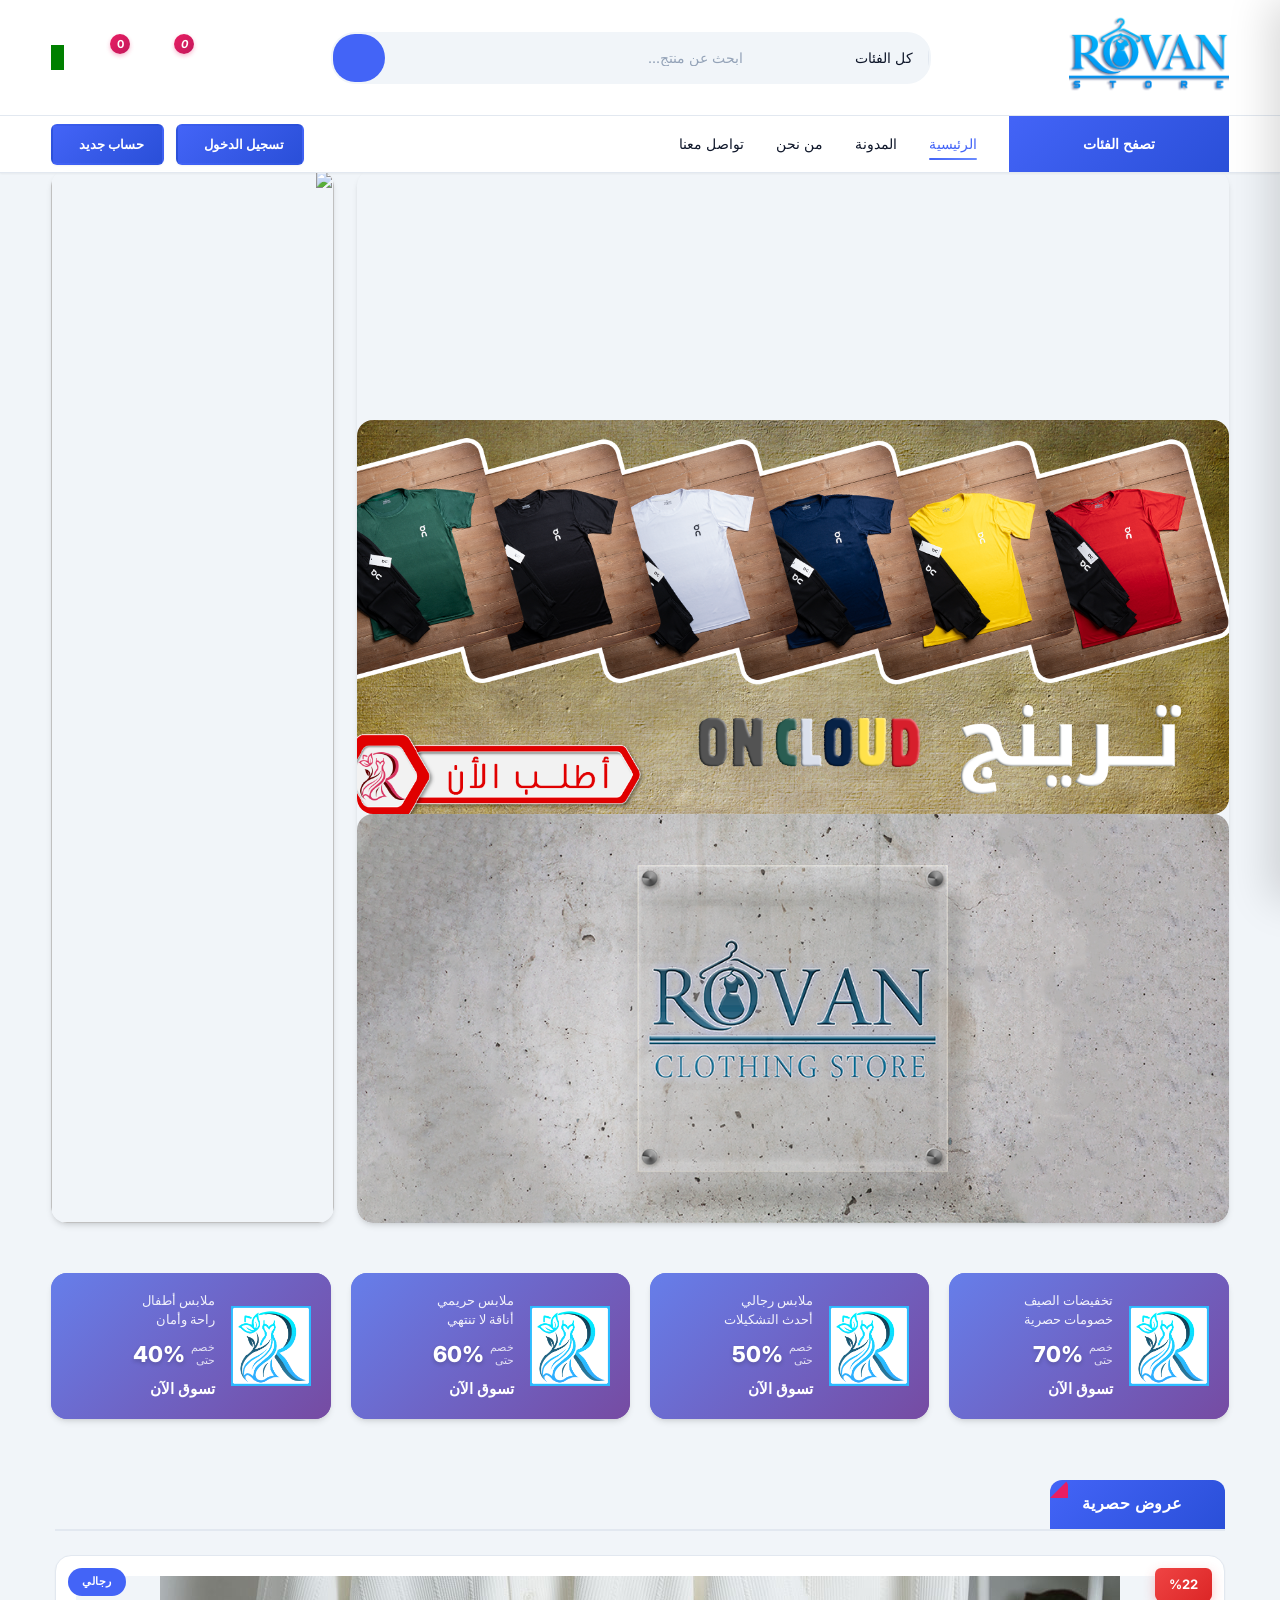
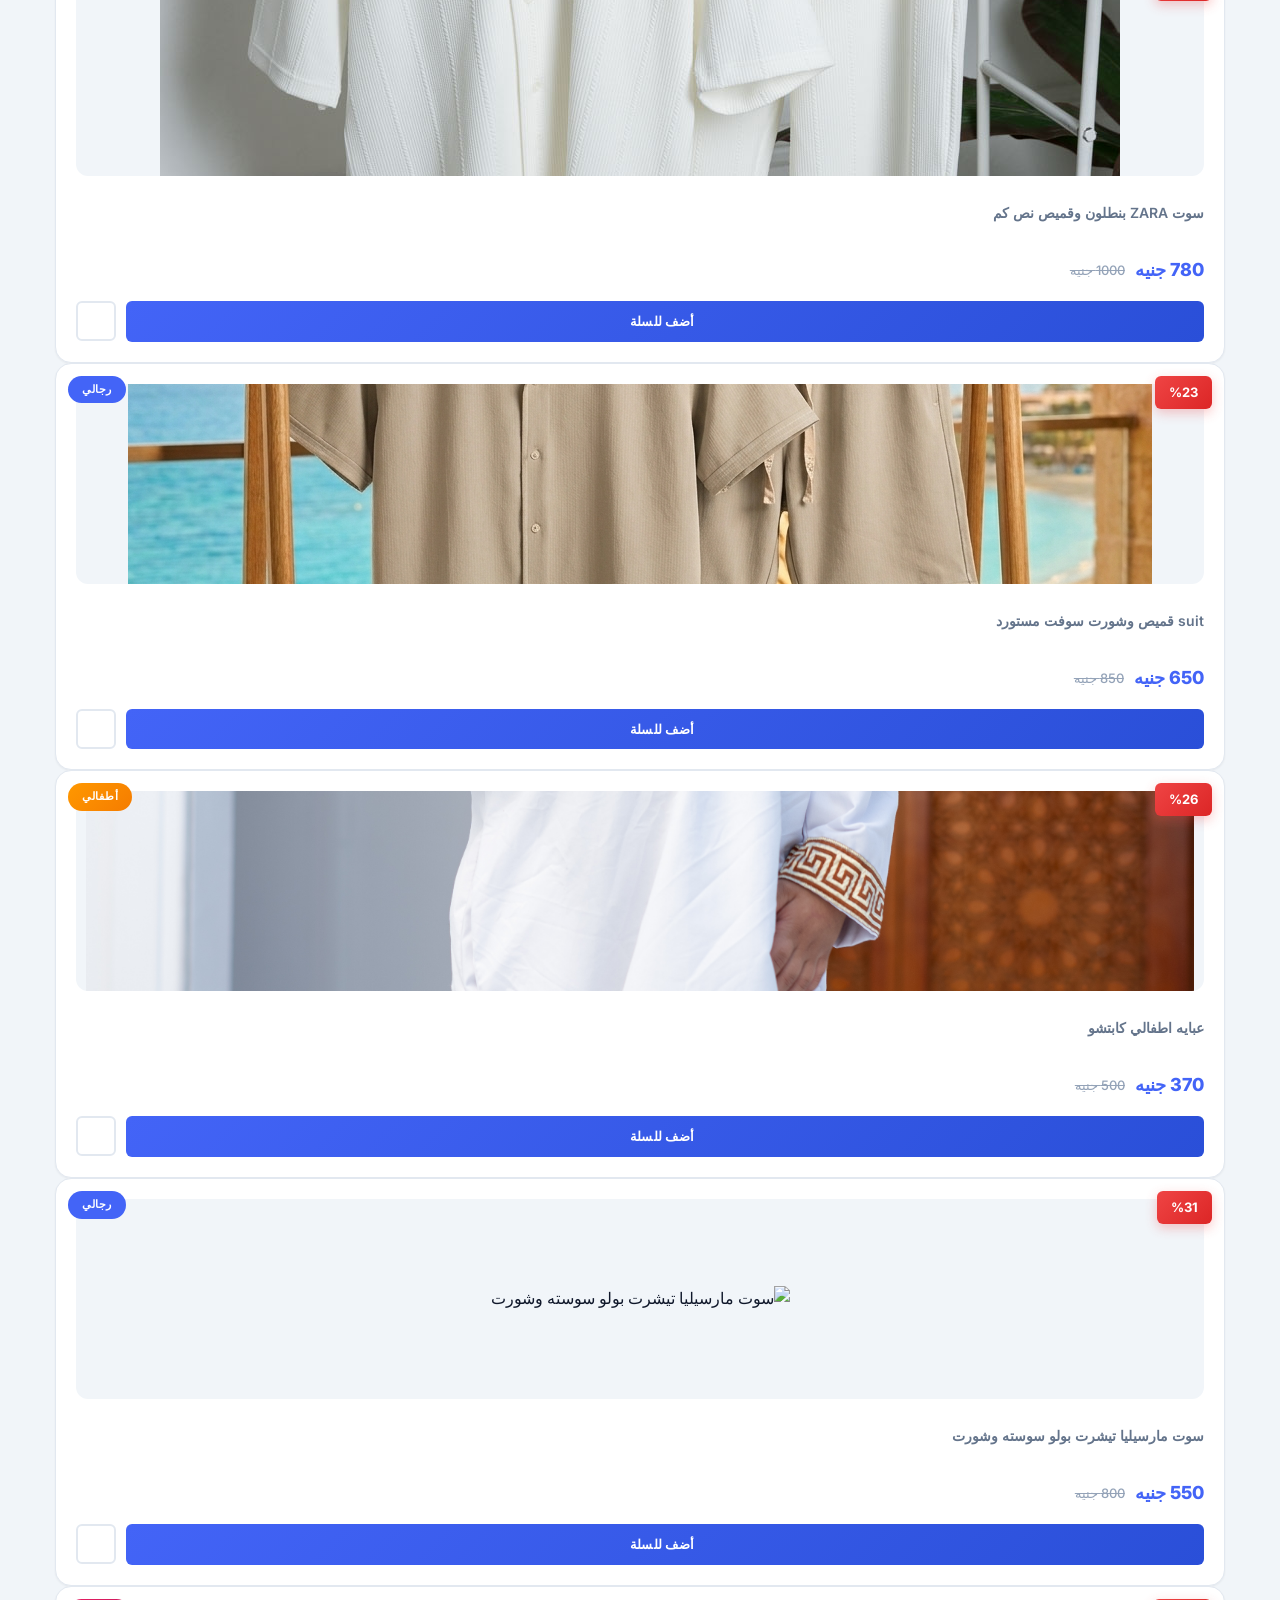
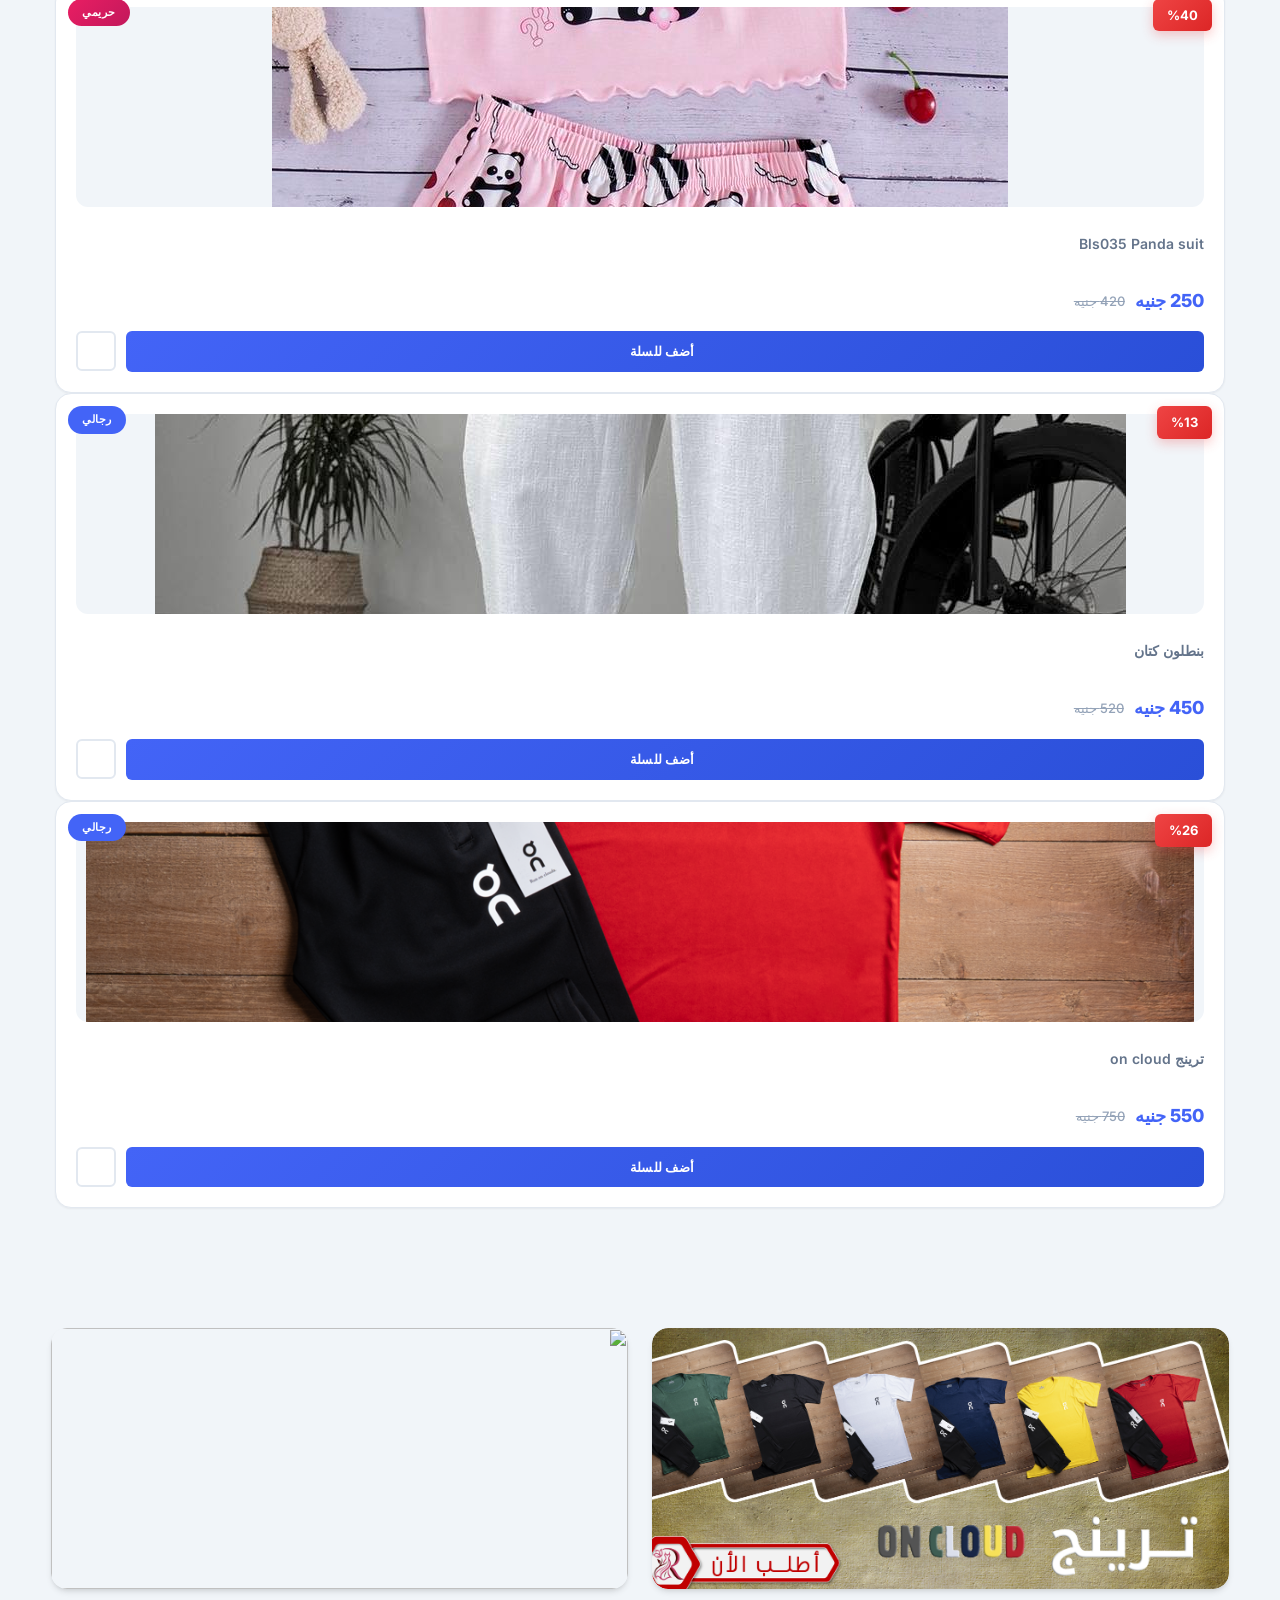
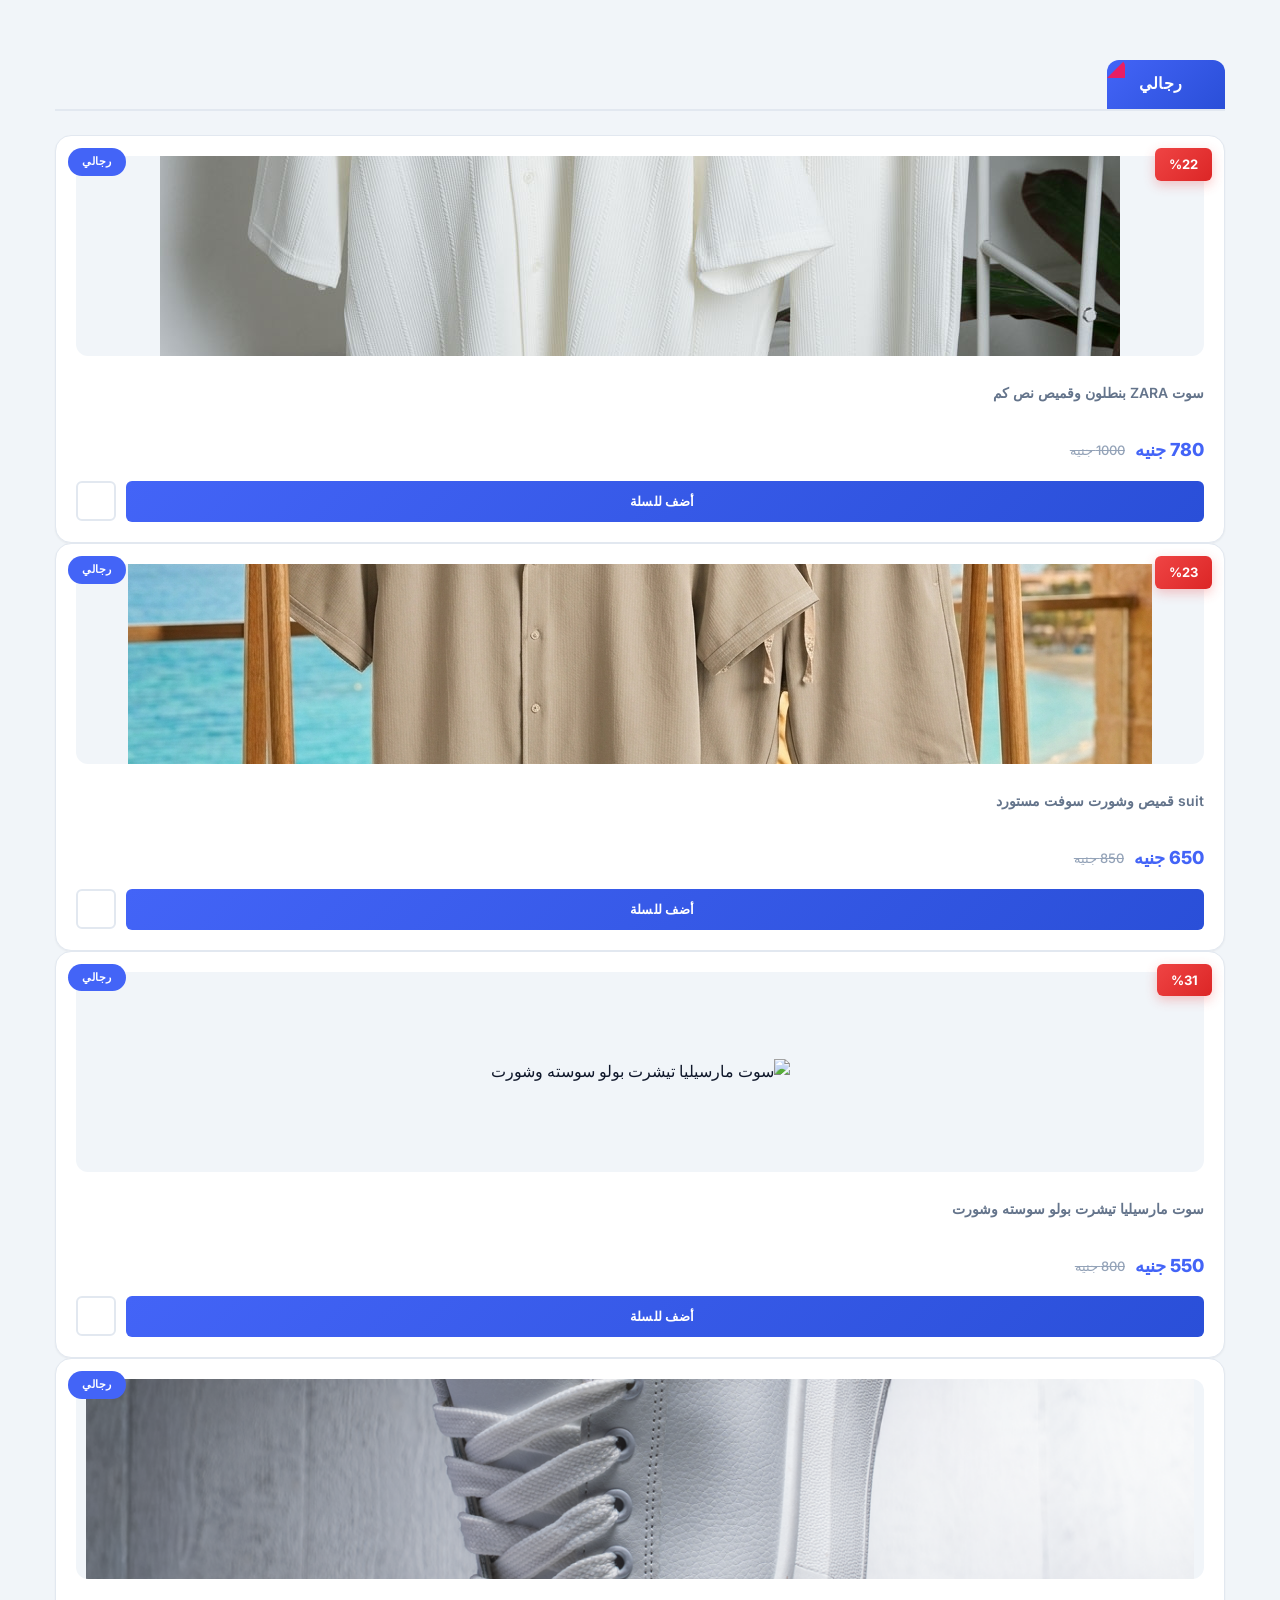
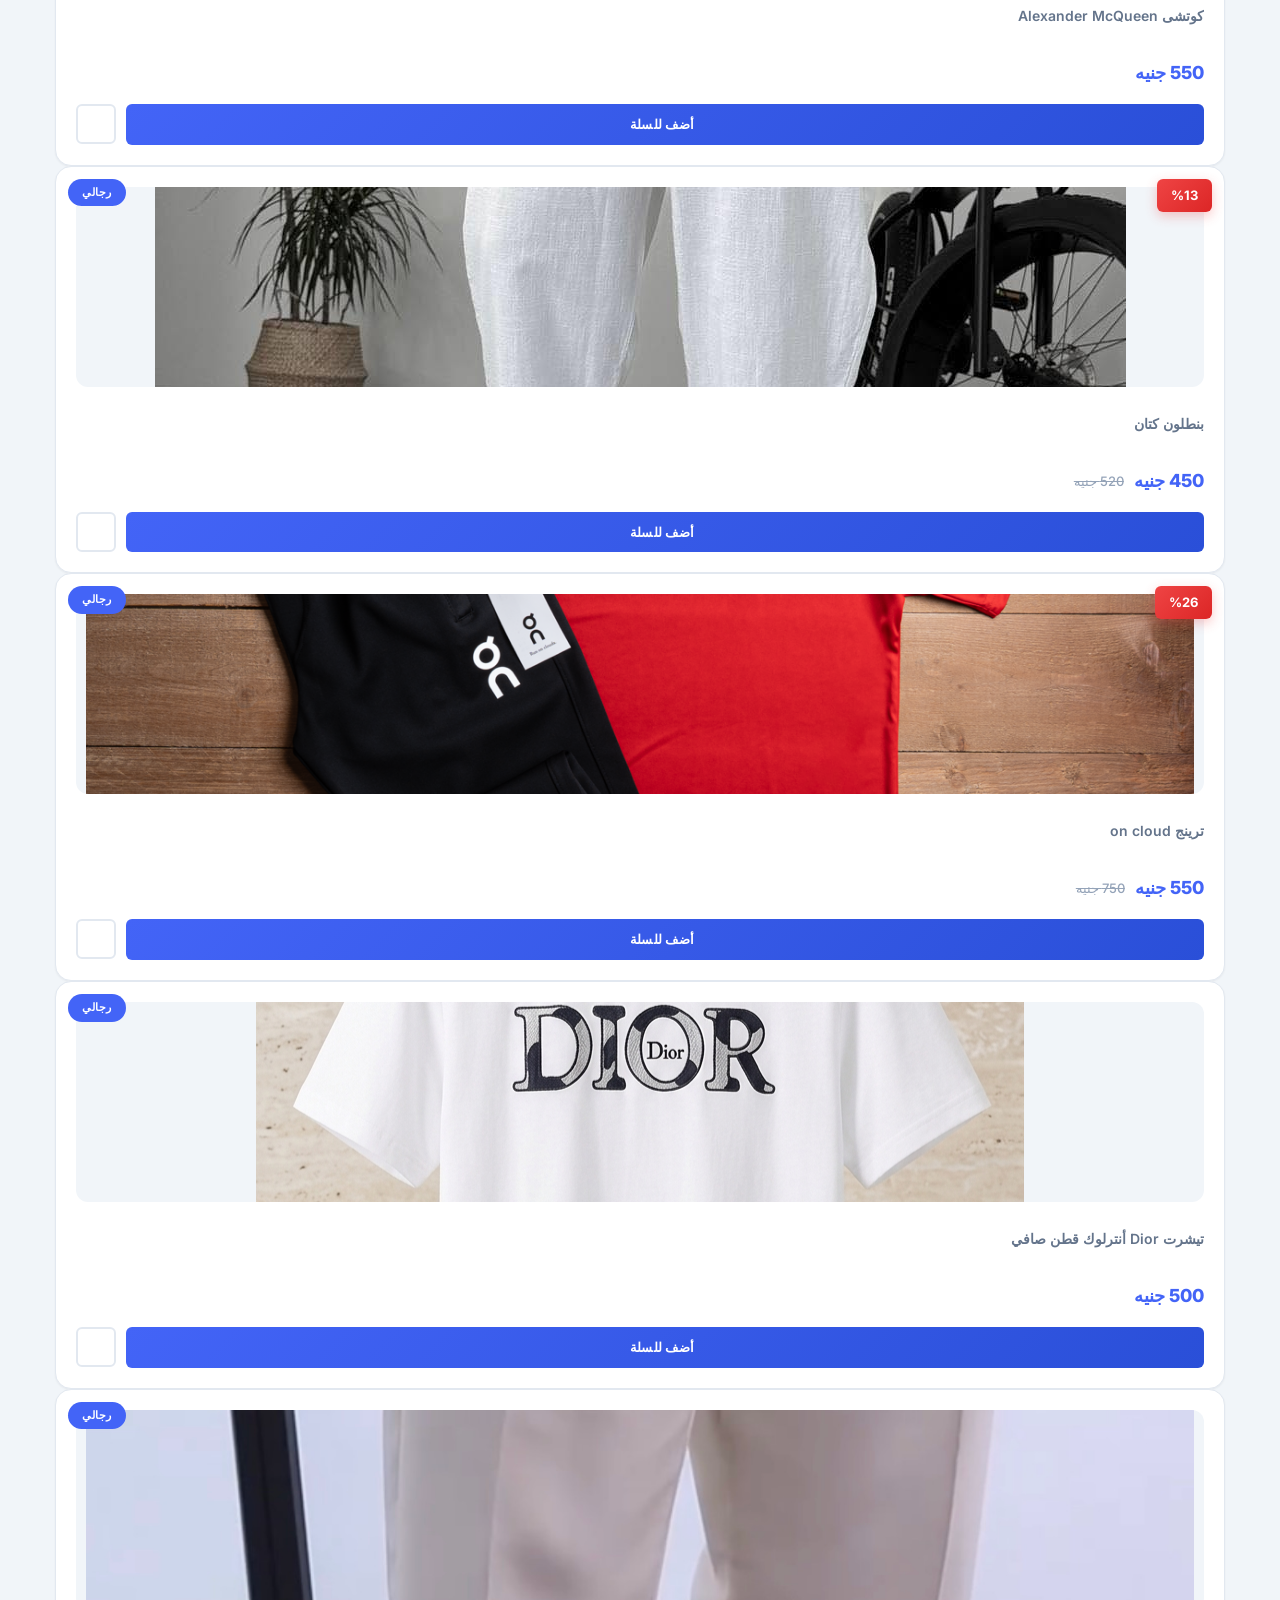
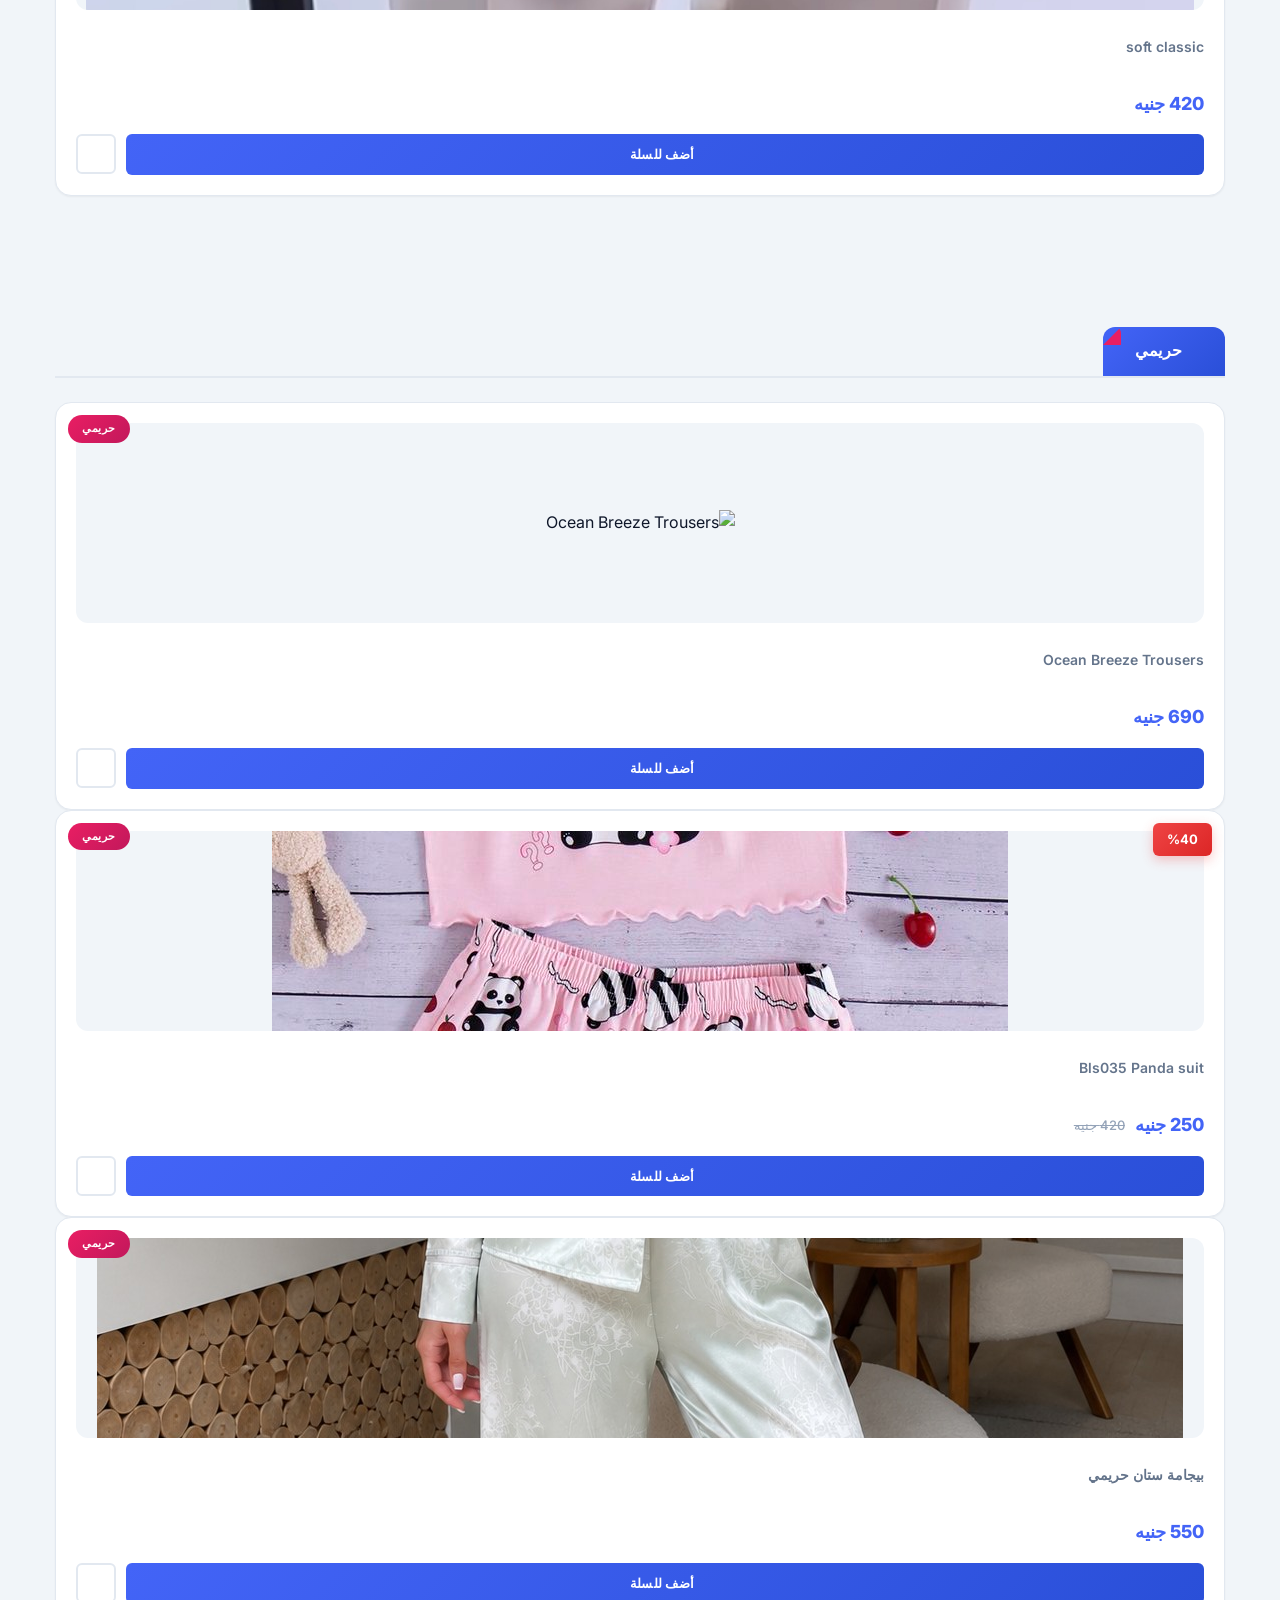
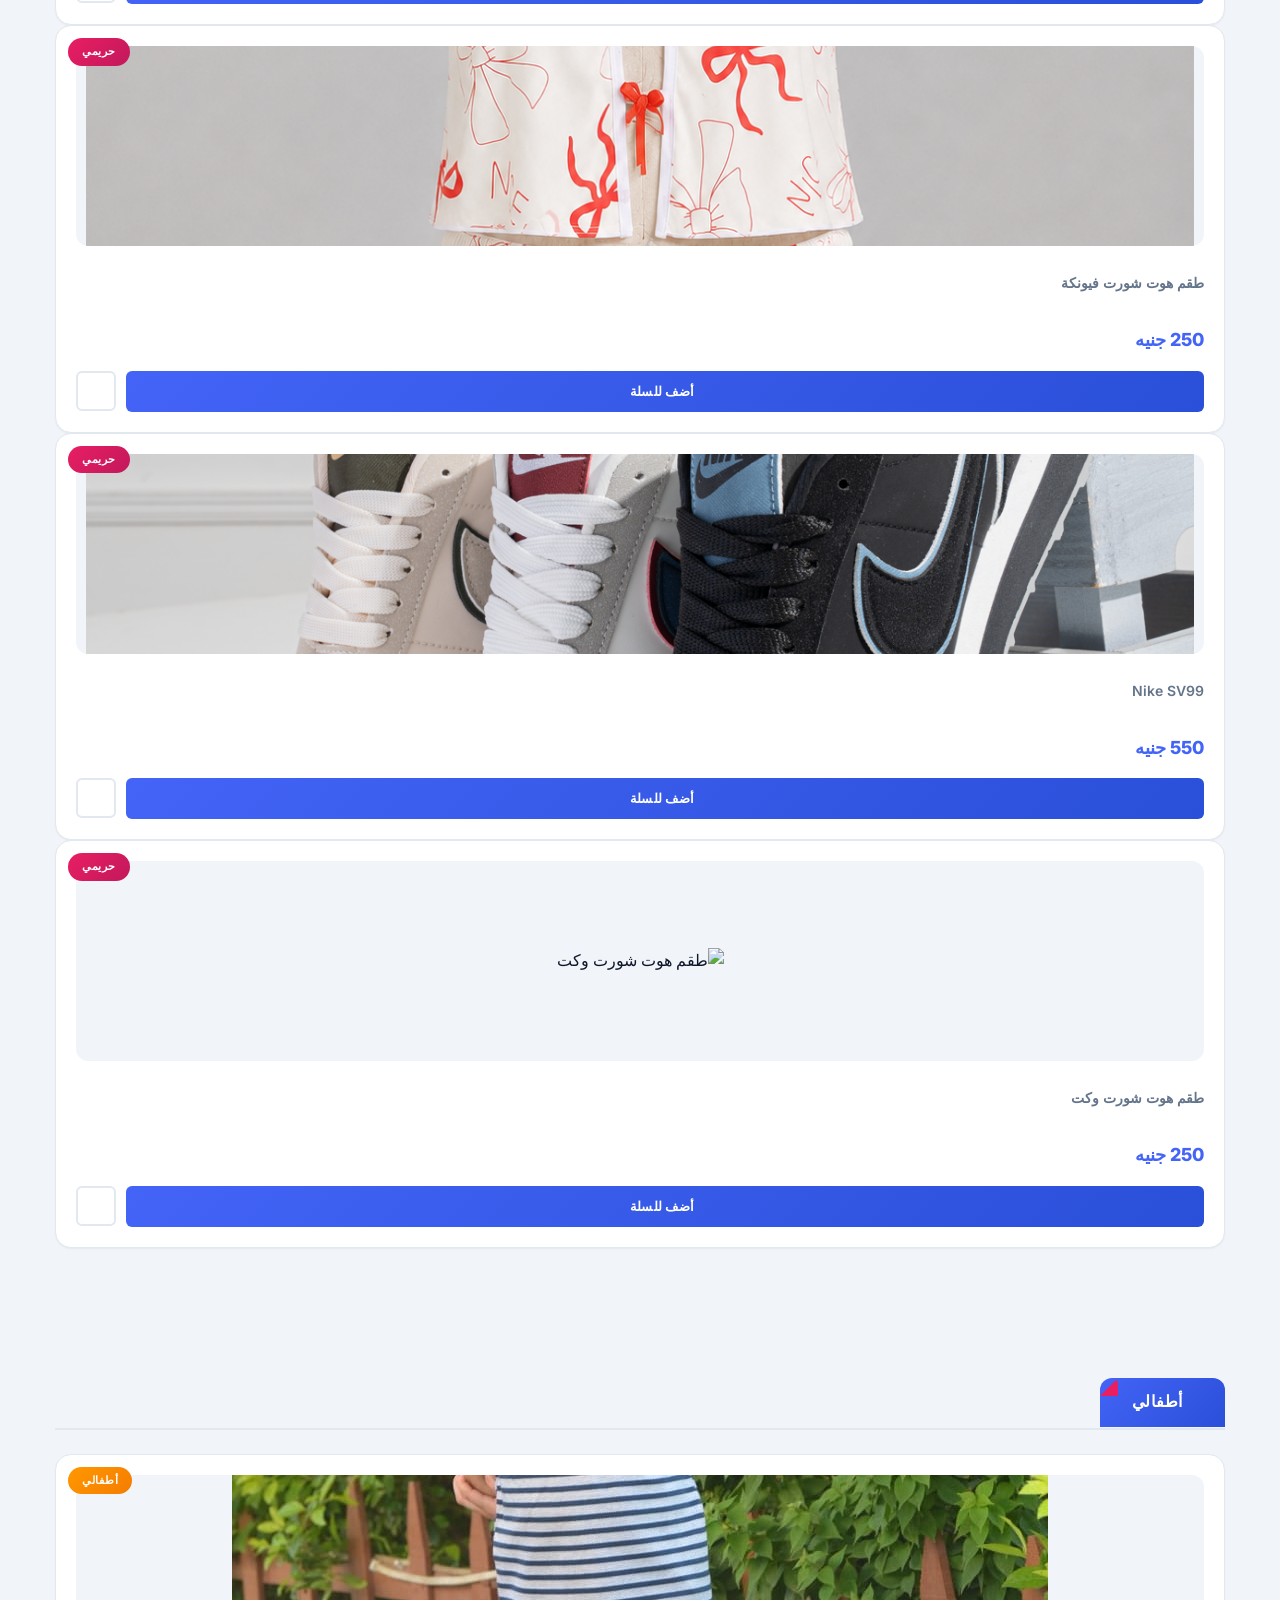
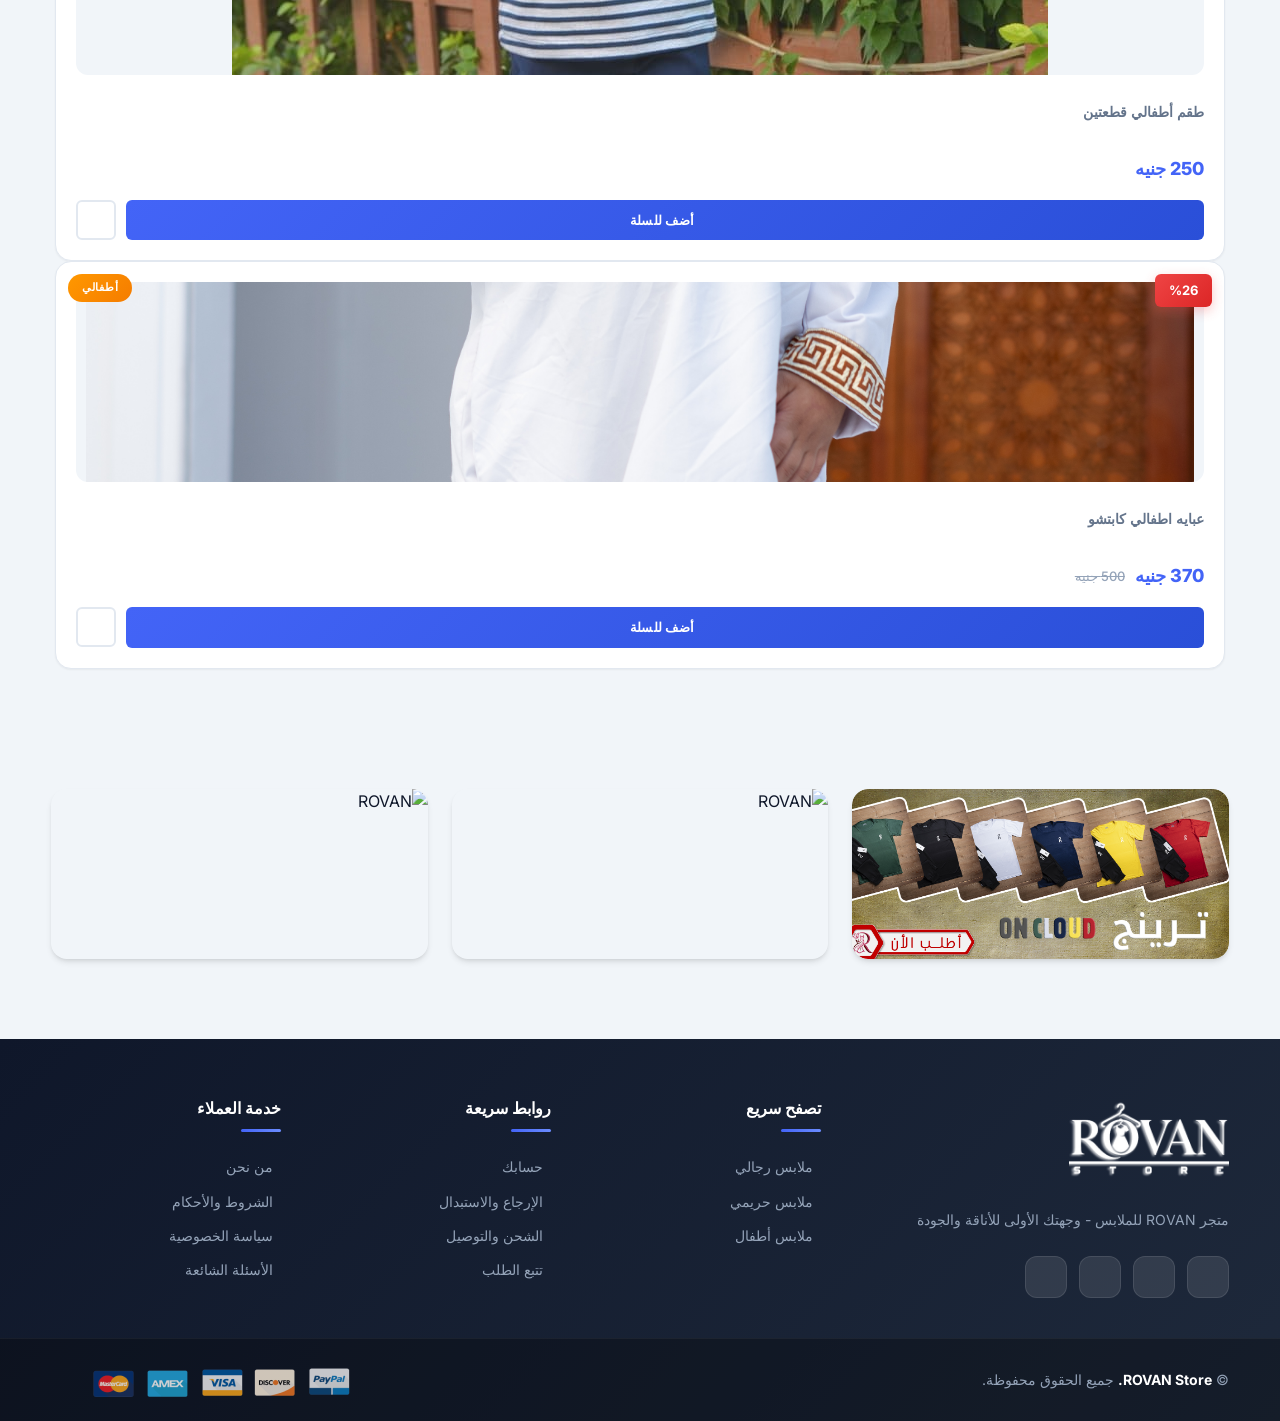
==== commit 504f8d21: "Update index.html" ====
--- a/index.html
+++ b/index.html
@@ -160,7 +160,7 @@
                 </div>
             </div>
             <div class="box">
-                <a href="#" class="link_btn"></a>
+                <a href="category.html?cat=men" class="link_btn"></a>
                 <img src="img/banner3_2.png" alt="">
                 <div class="text">
                     <h5>ملابس رجالي</h5>
@@ -170,7 +170,7 @@
                 </div>
             </div>
             <div class="box">
-                <a href="#" class="link_btn"></a>
+                <a href="category.html?cat=women" class="link_btn"></a>
                 <img src="img/banner3_2.png" alt="">
                 <div class="text">
                     <h5>ملابس حريمي</h5>
@@ -180,7 +180,7 @@
                 </div>
             </div>
             <div class="box">
-                <a href="#" class="link_btn"></a>
+                <a href="category.html?cat=kids" class="link_btn"></a>
                 <img src="img/banner3_2.png" alt="">
                 <div class="text">
                     <h5>ملابس أطفال</h5>
@@ -302,4 +302,4 @@
     <script src="JS/main.js"></script>
     <script type="module" src="JS/auth.js"></script>
 </body>
-</html>+</html>
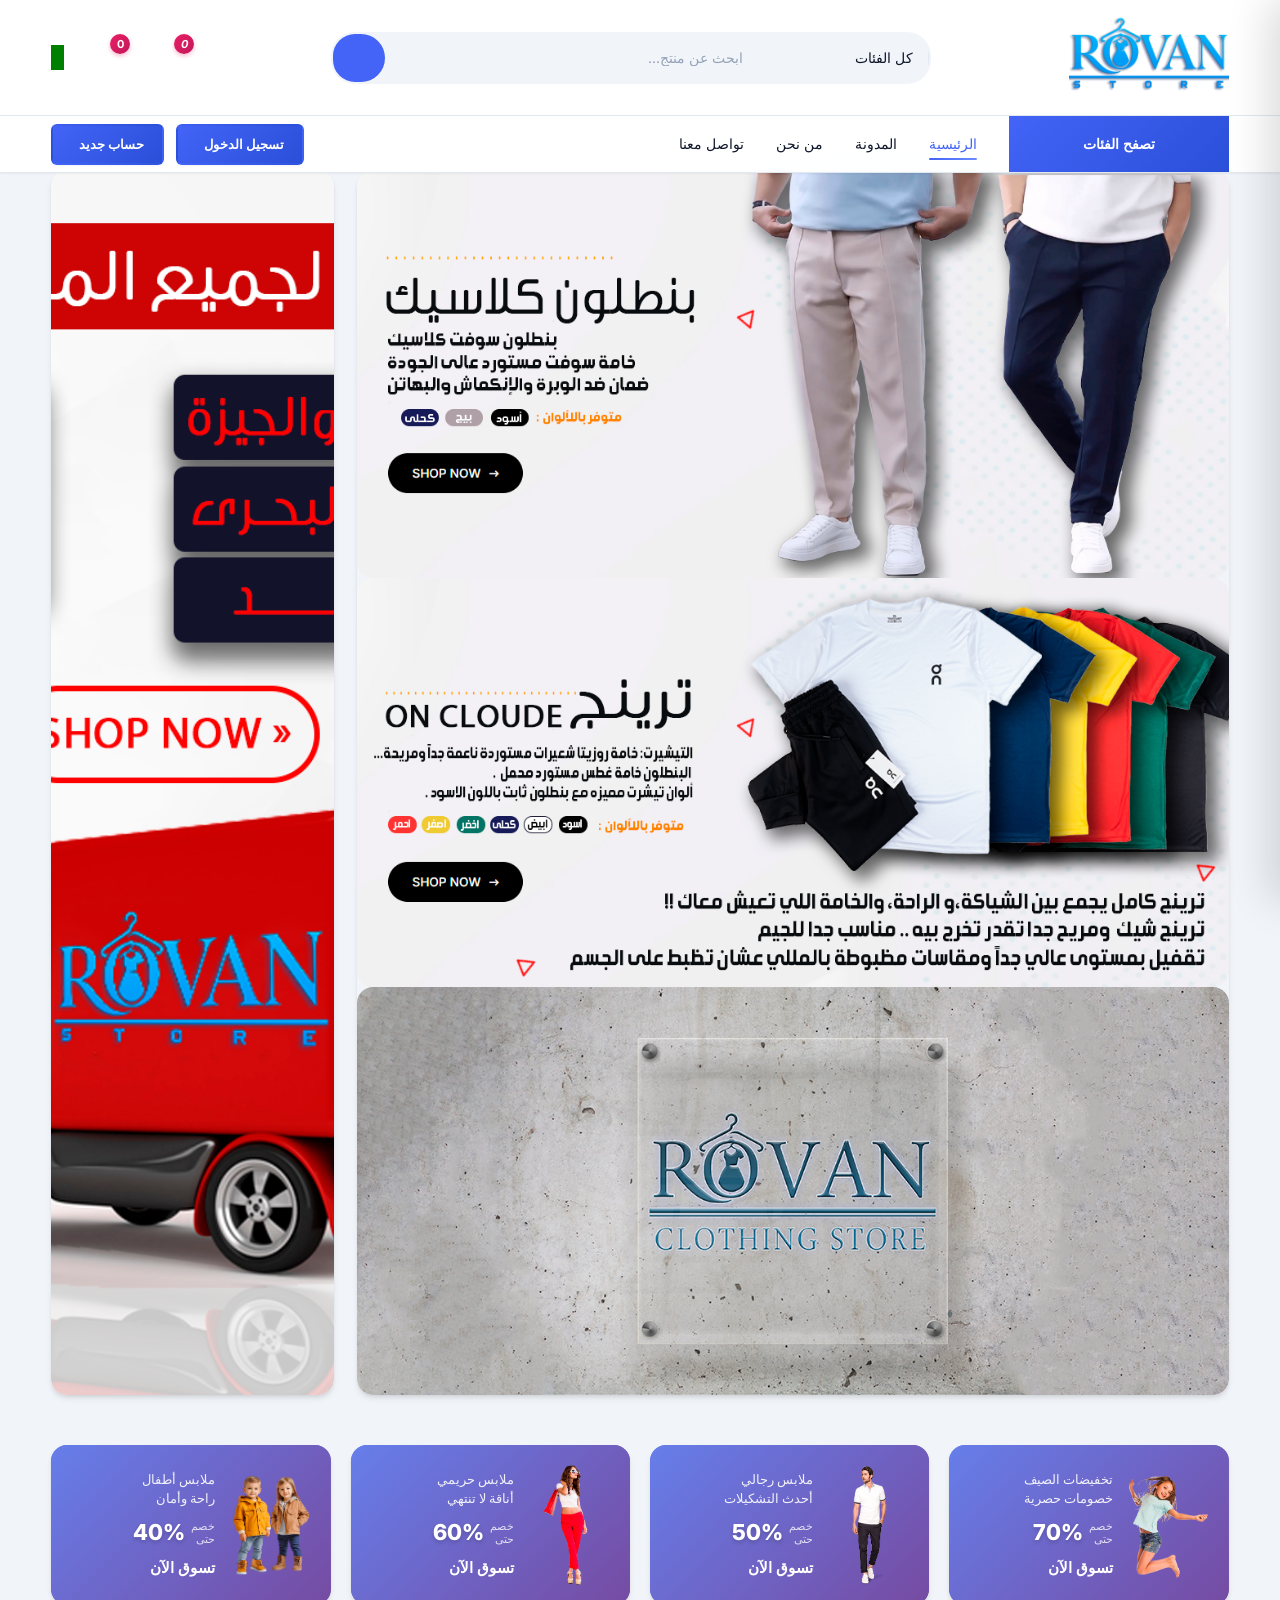
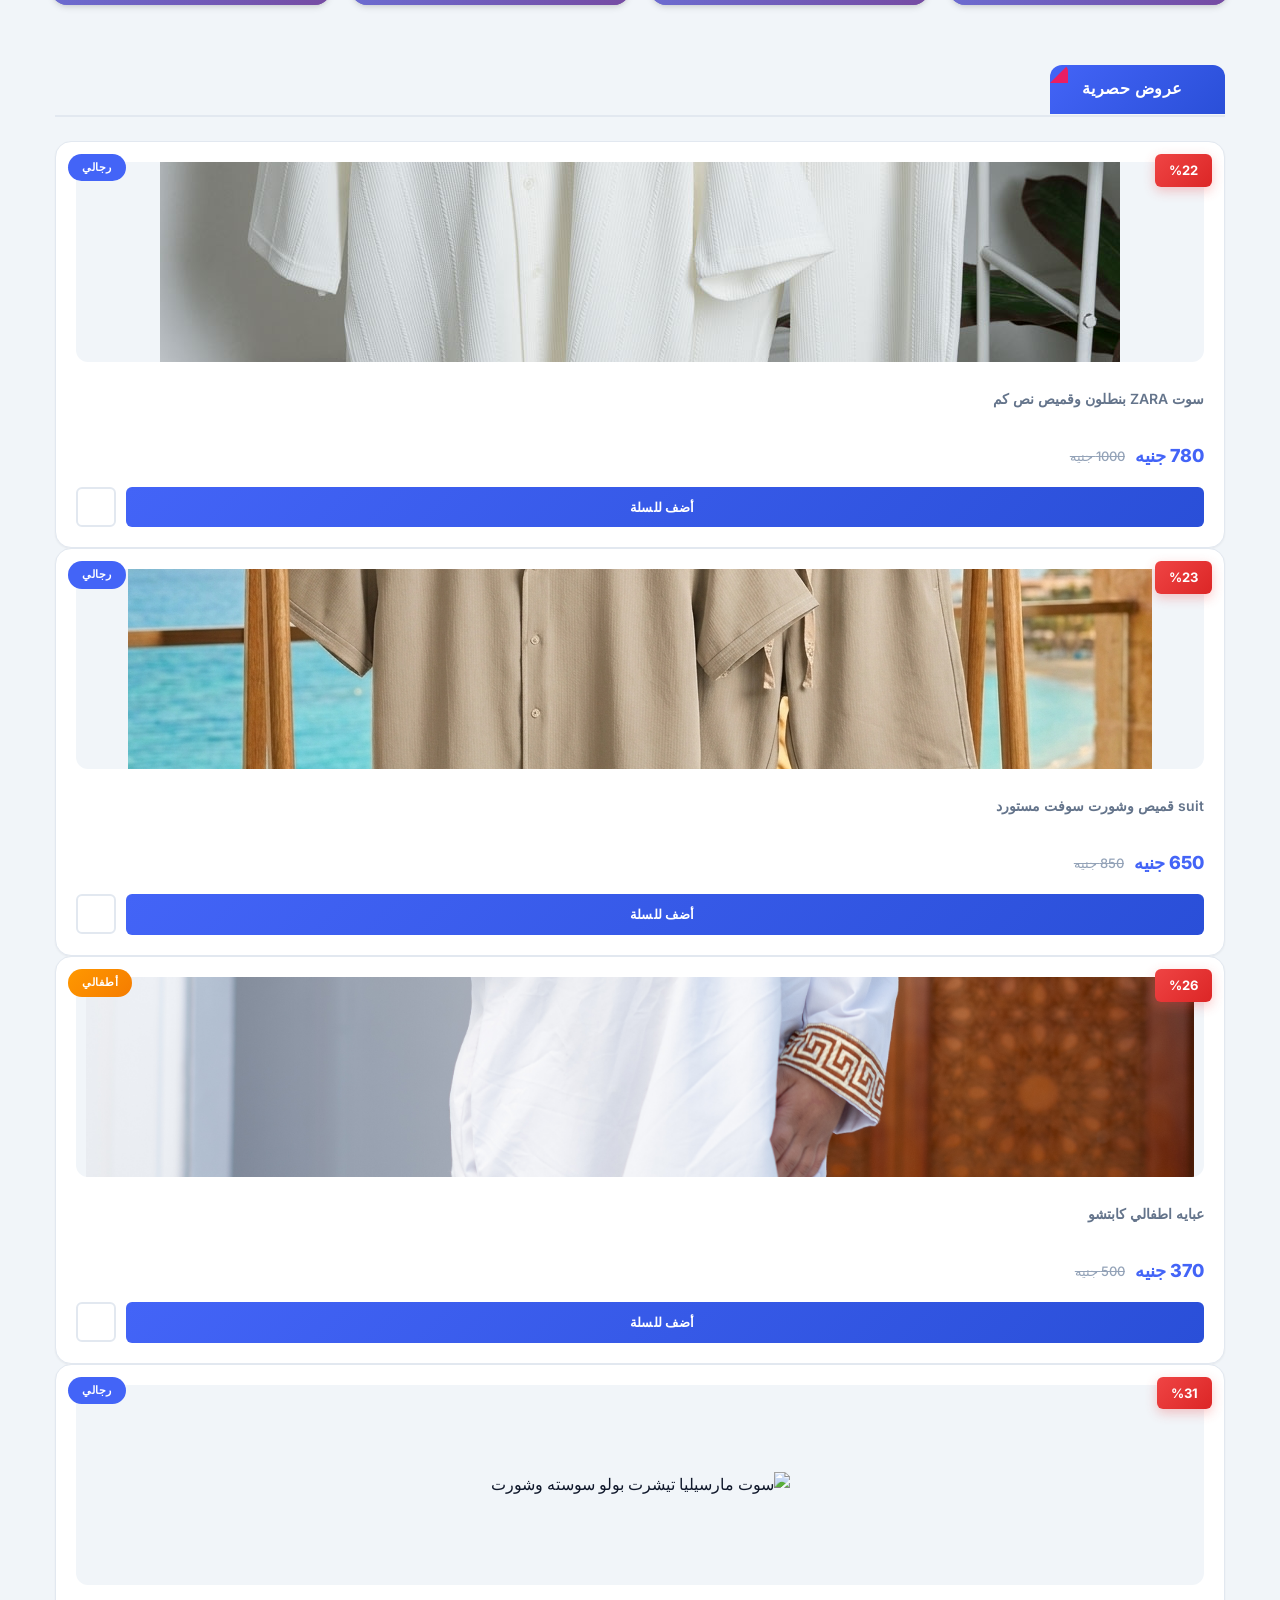
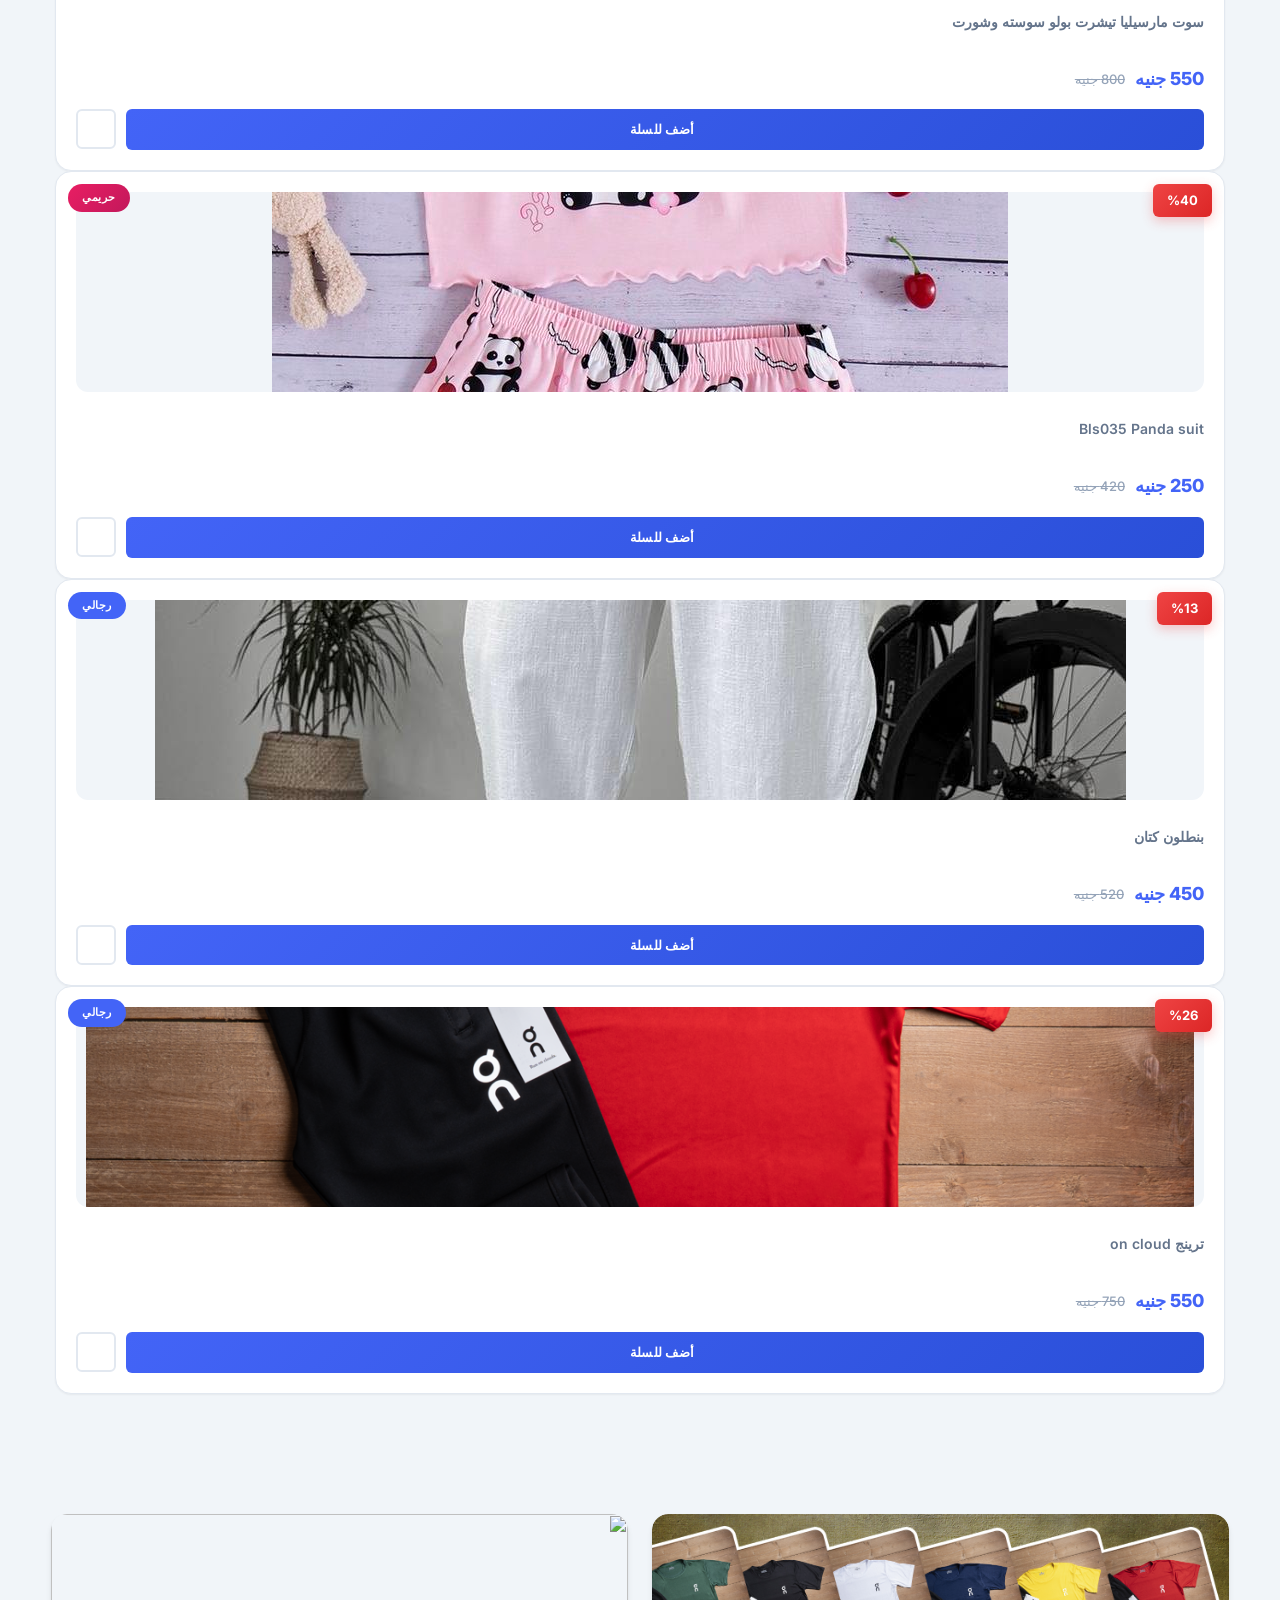
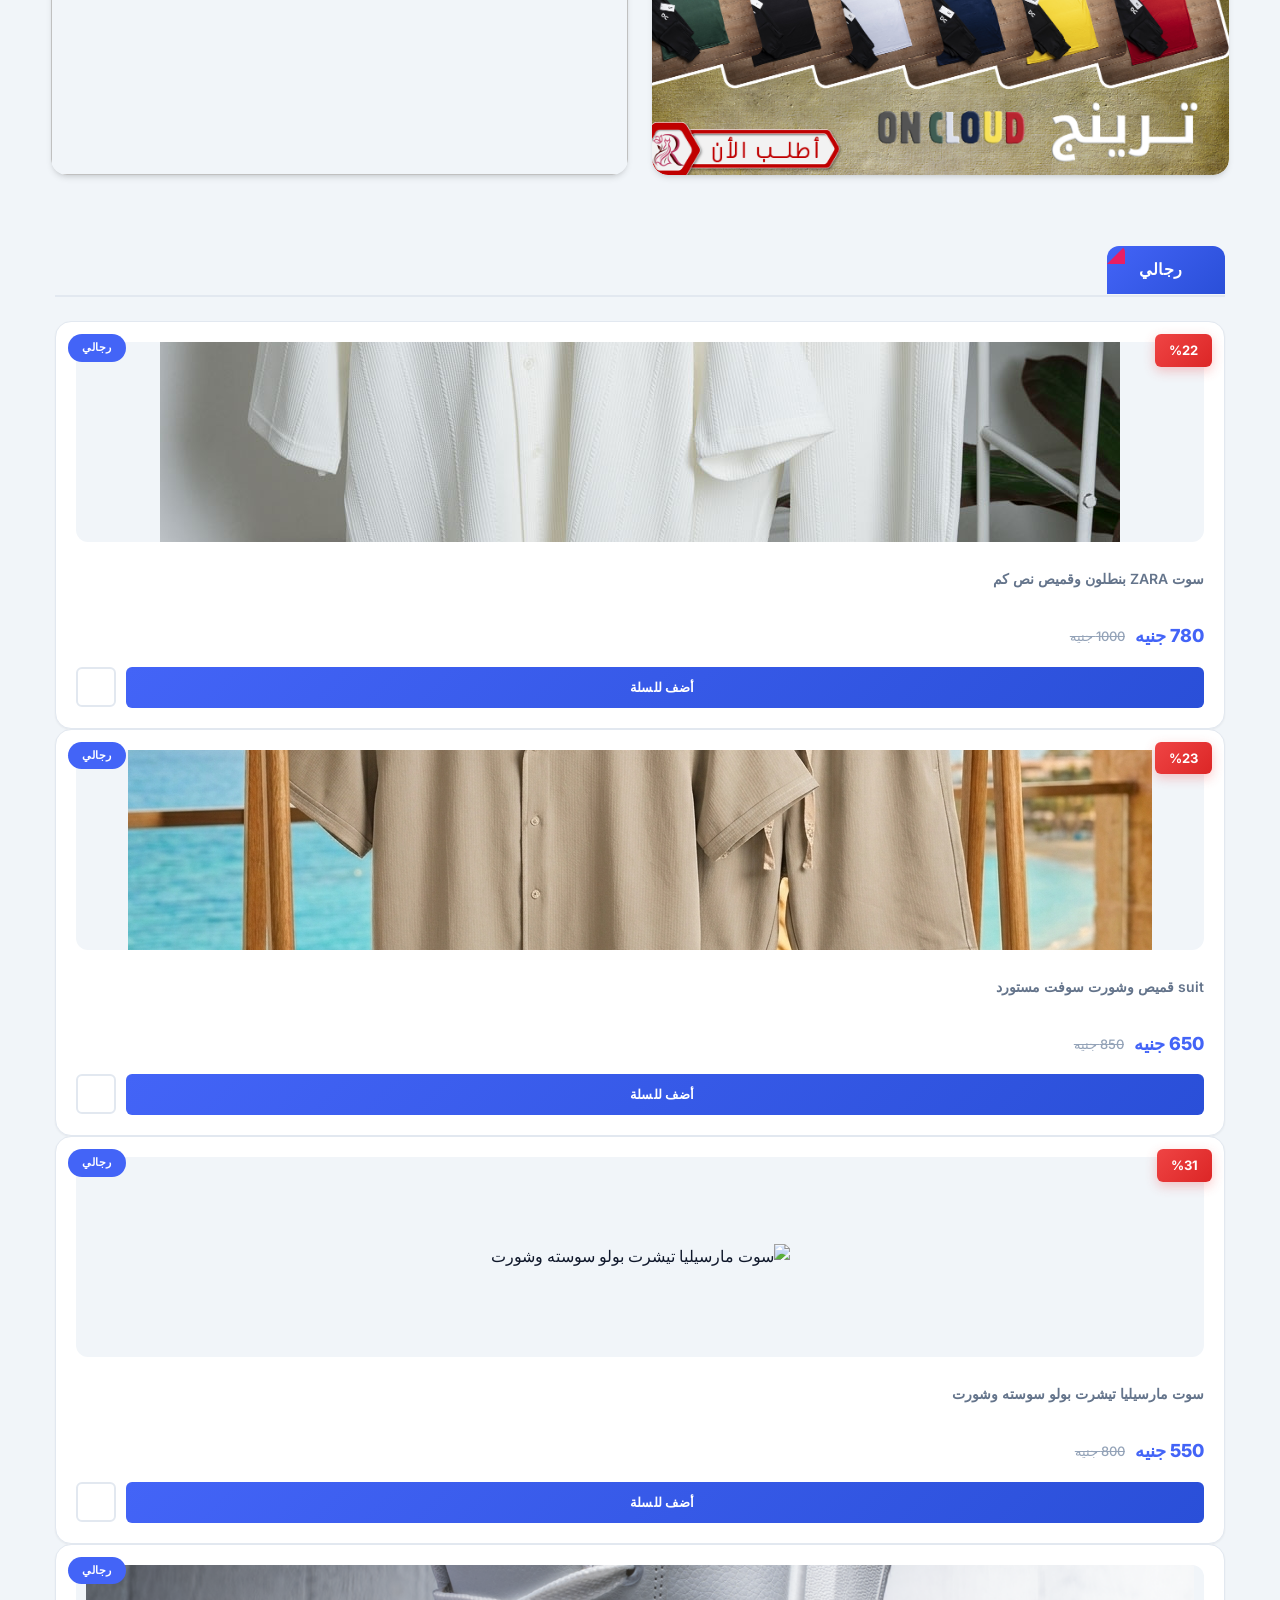
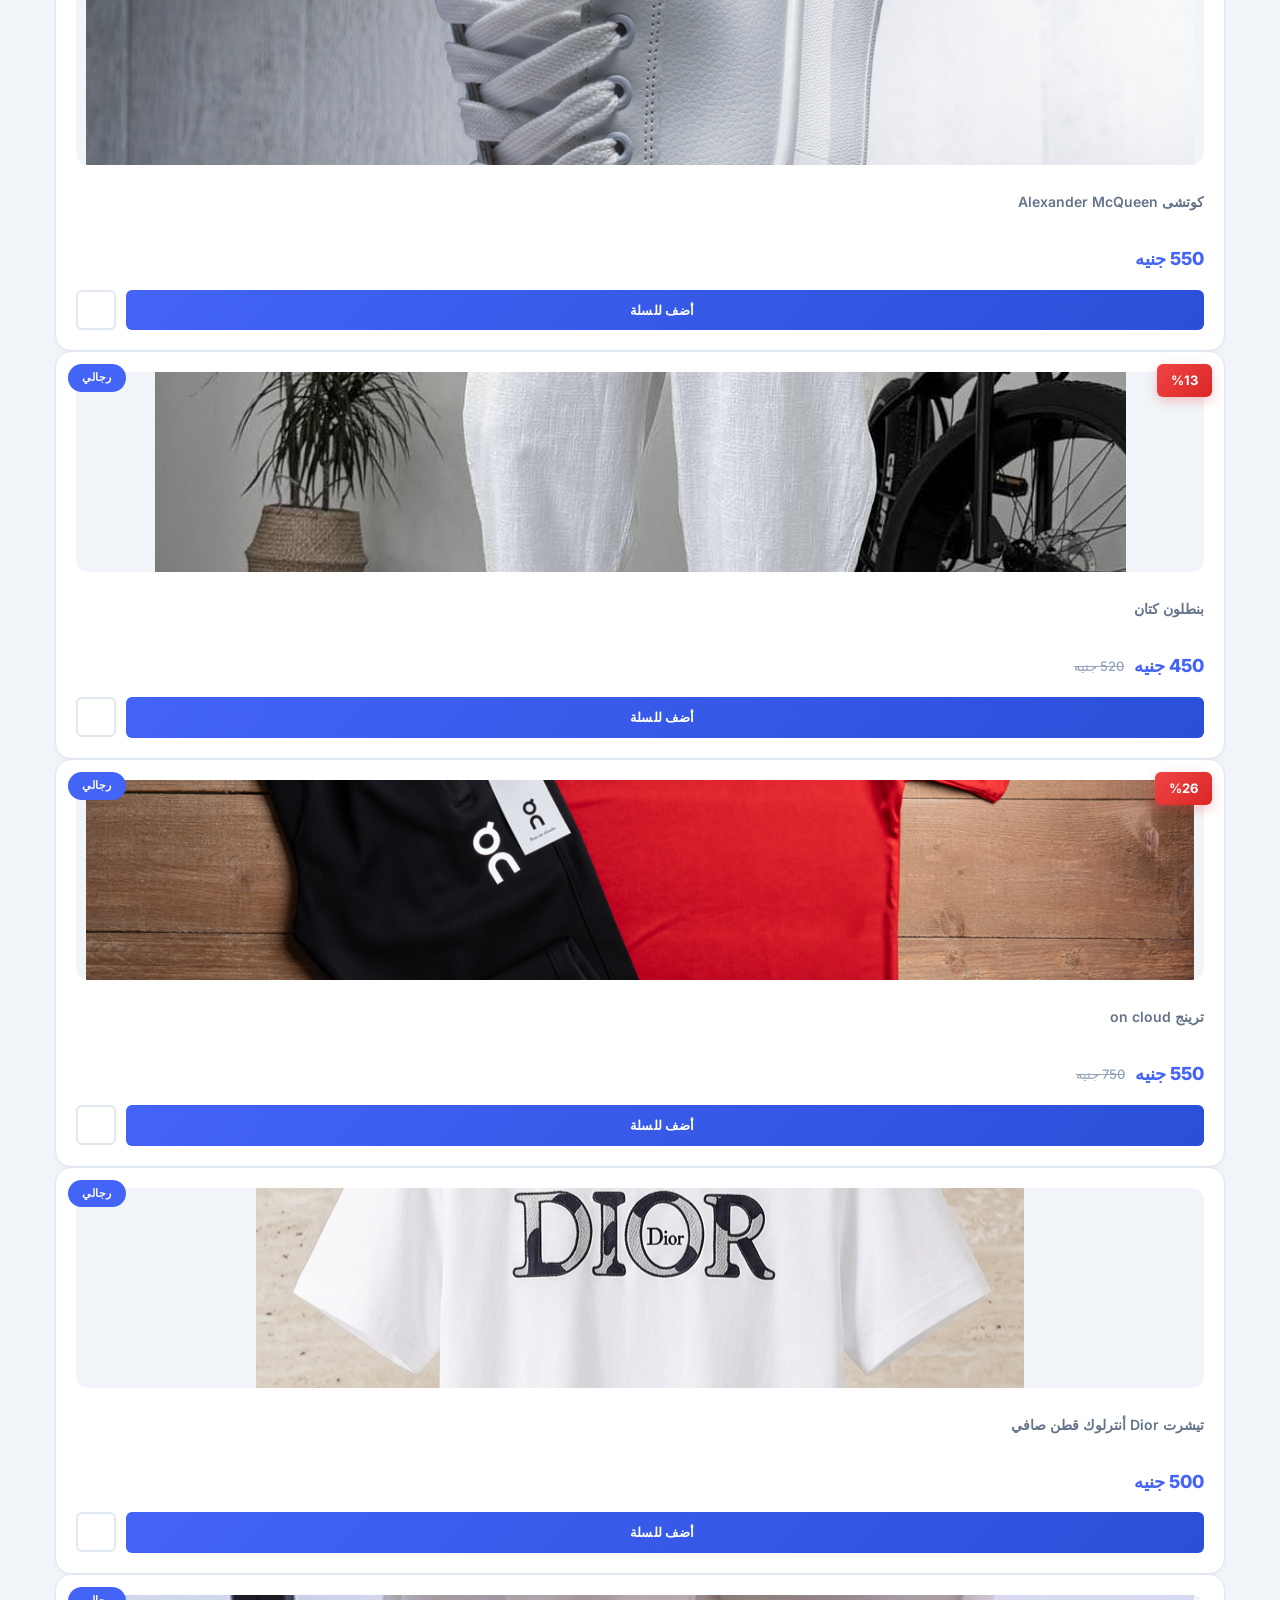
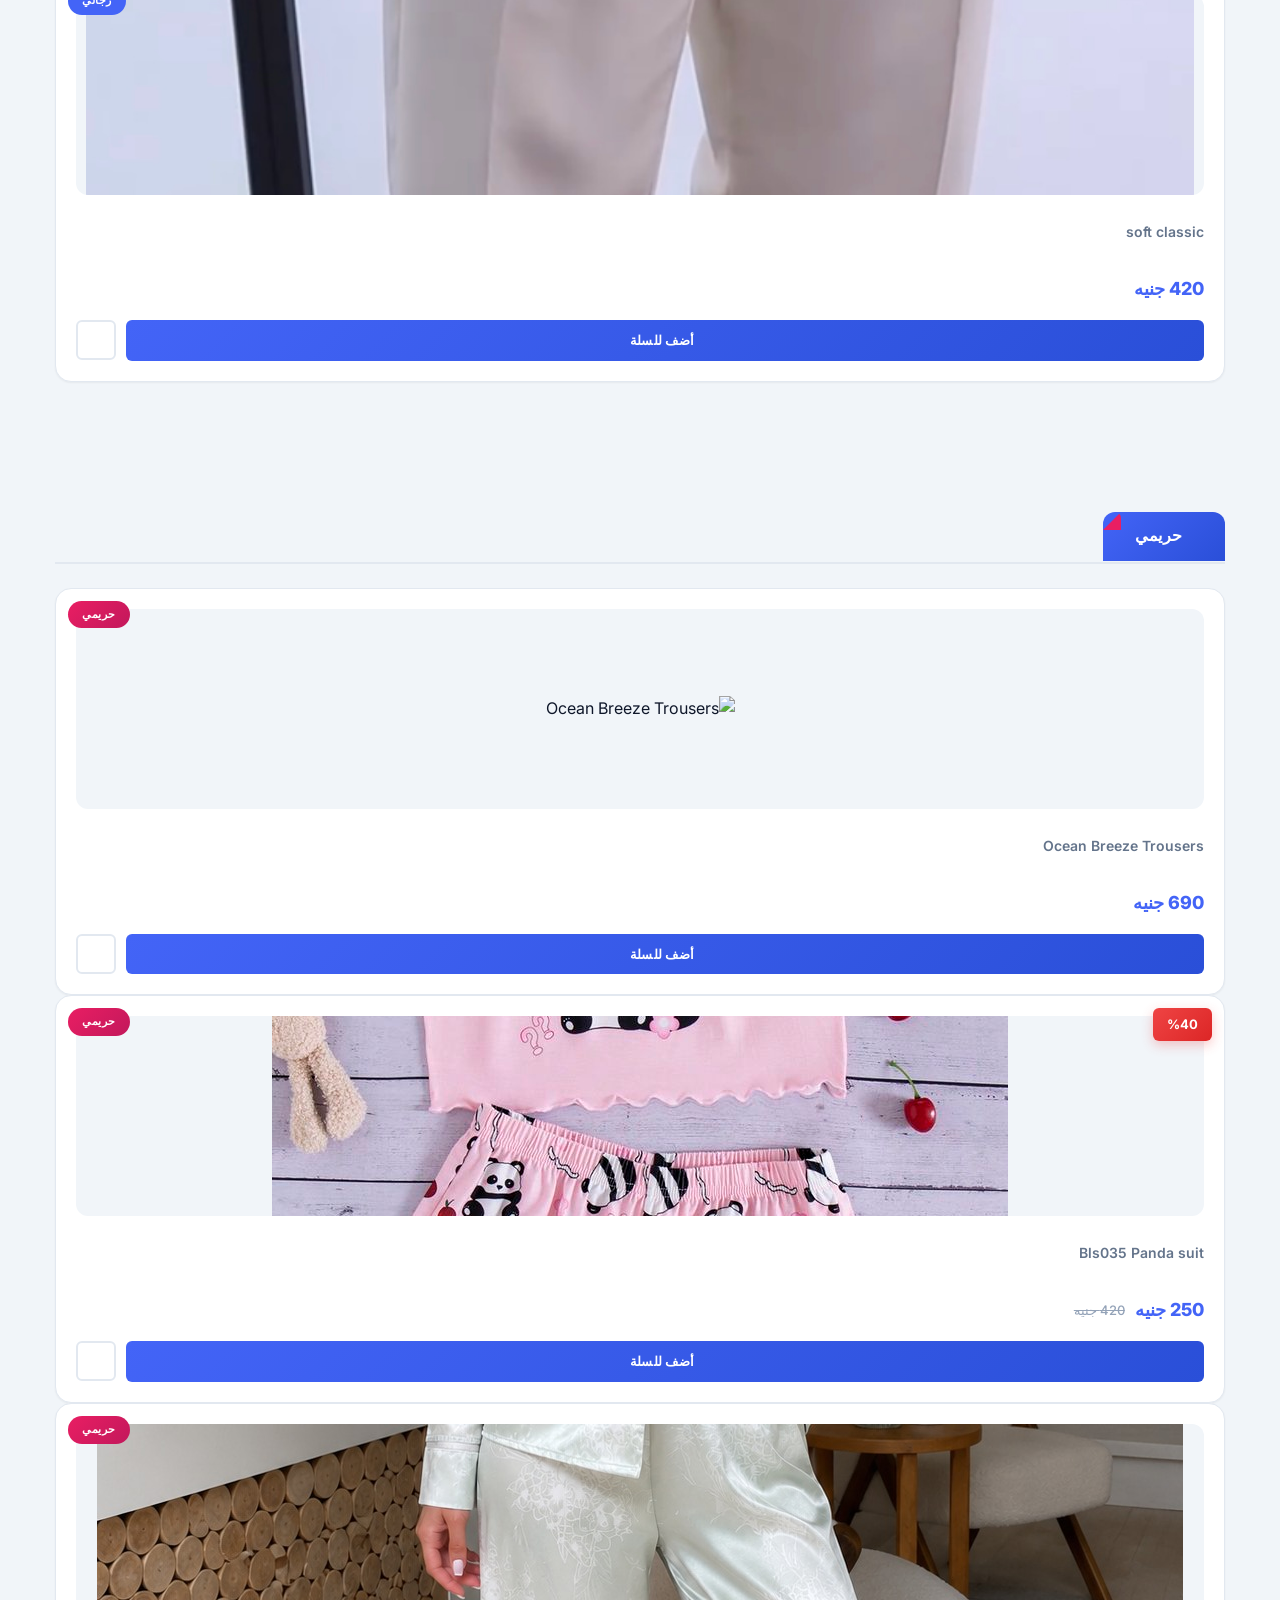
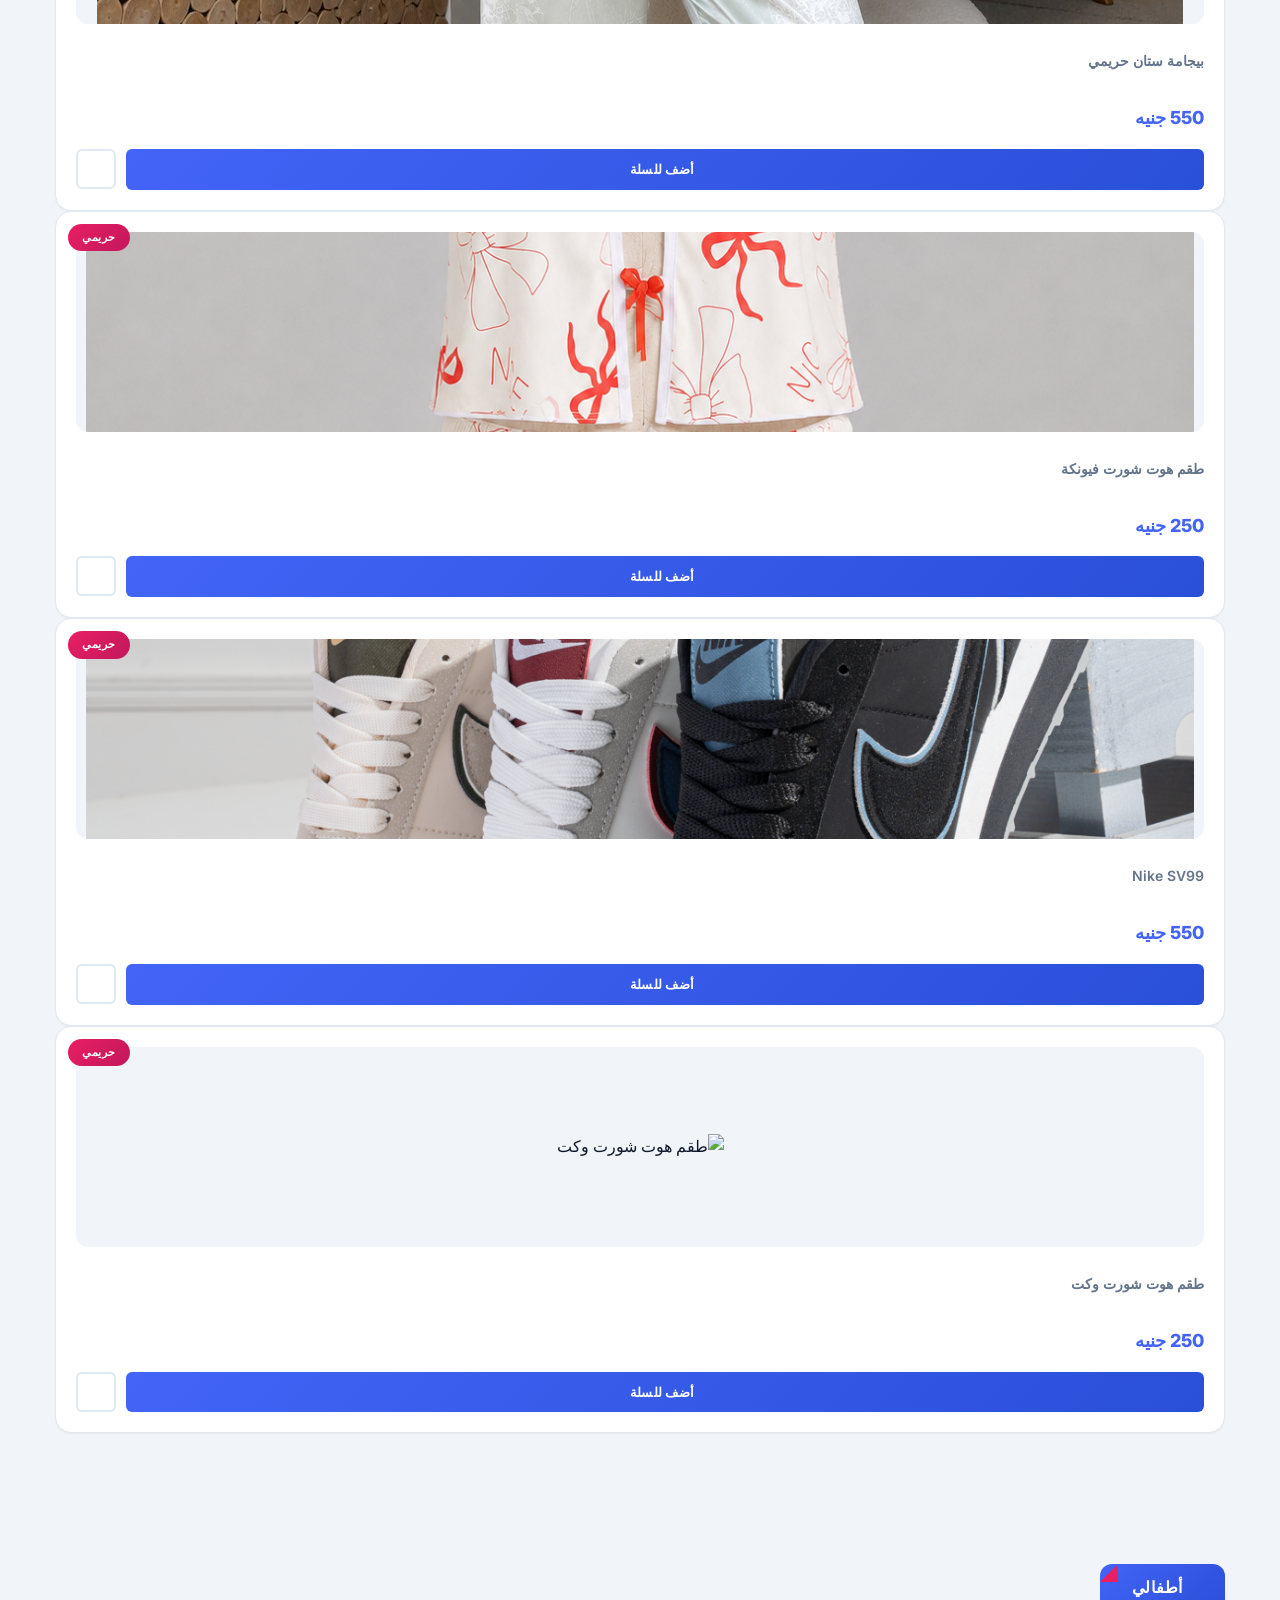
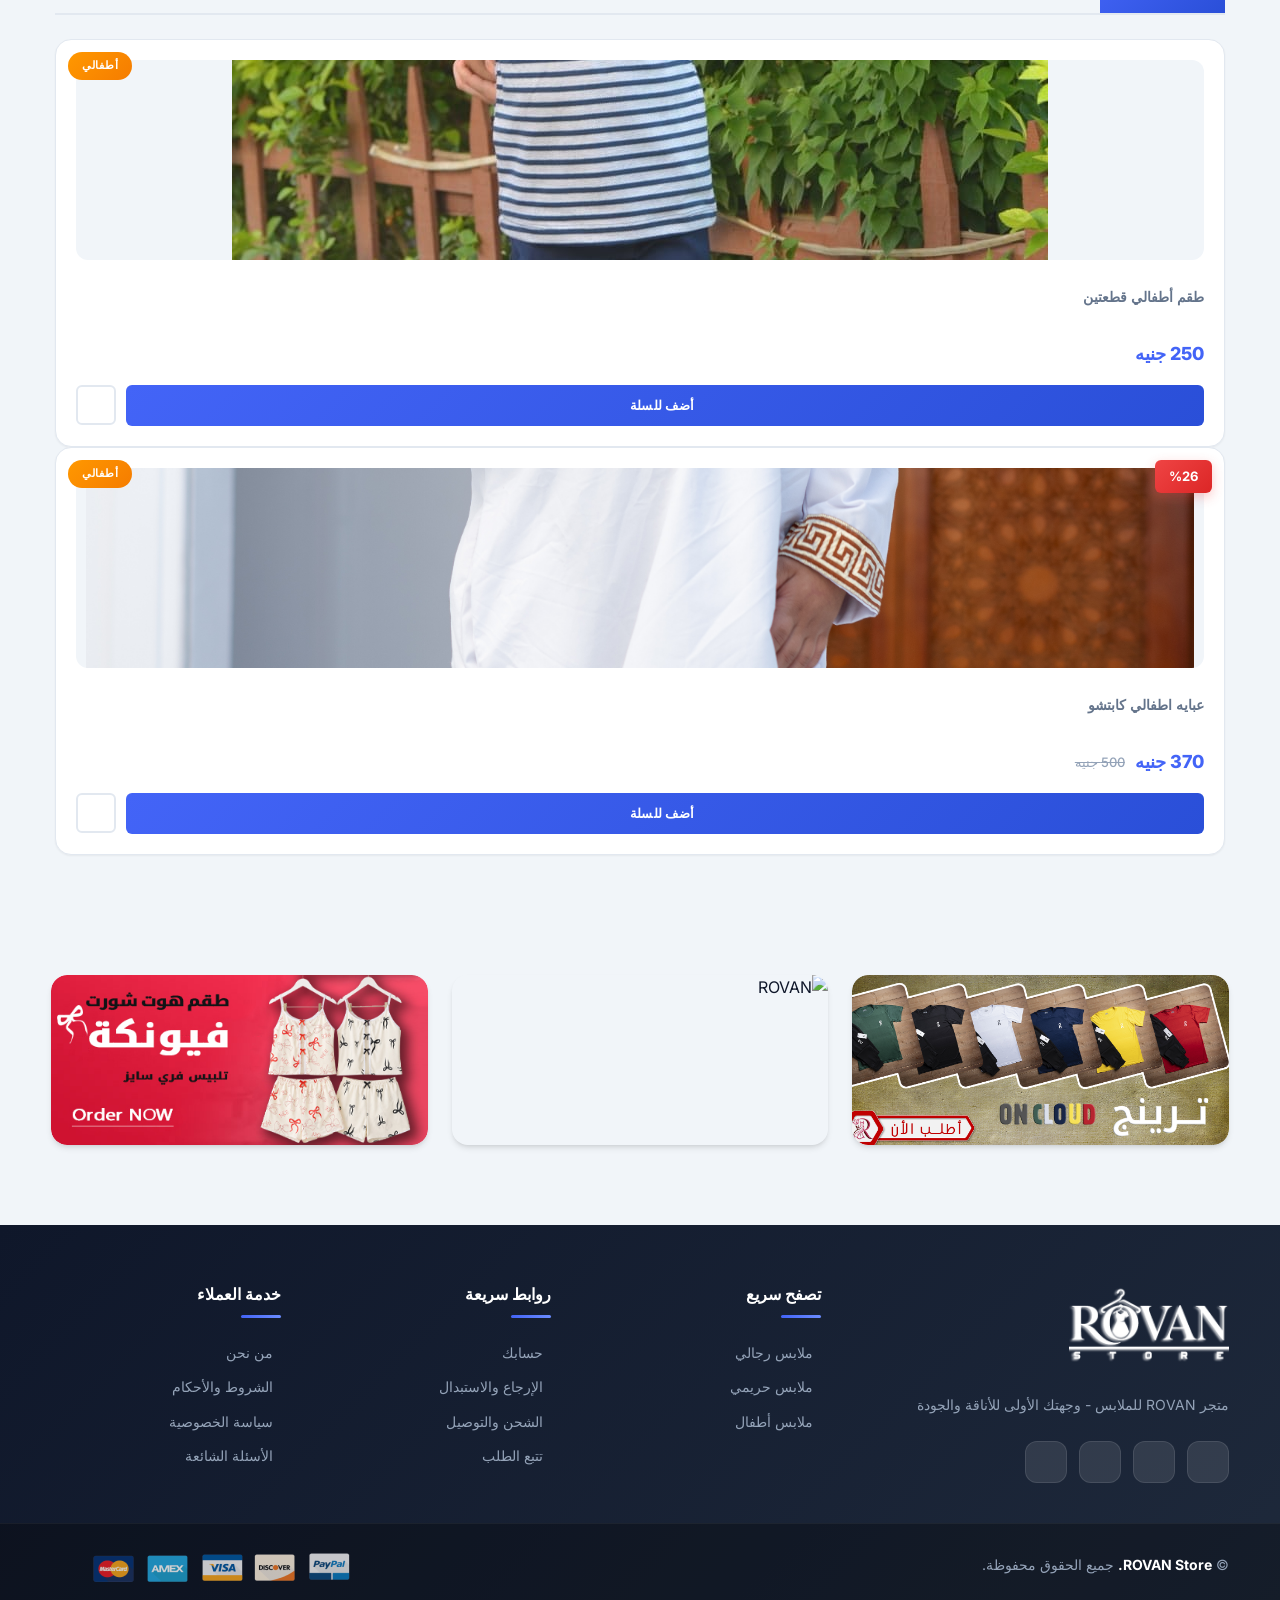
==== commit f1630546: "Update index.html" ====
--- a/index.html
+++ b/index.html
@@ -171,7 +171,7 @@
             </div>
             <div class="box">
                 <a href="category.html?cat=women" class="link_btn"></a>
-                <img src="img/banner3_2.png" alt="">
+                <img src="img/banner3_3.png" alt="">
                 <div class="text">
                     <h5>ملابس حريمي</h5>
                     <h5>أناقة لا تنتهي</h5>
@@ -181,7 +181,7 @@
             </div>
             <div class="box">
                 <a href="category.html?cat=kids" class="link_btn"></a>
-                <img src="img/banner3_2.png" alt="">
+                <img src="img/banner3_4.png" alt="">
                 <div class="text">
                     <h5>ملابس أطفال</h5>
                     <h5>راحة وأمان</h5>
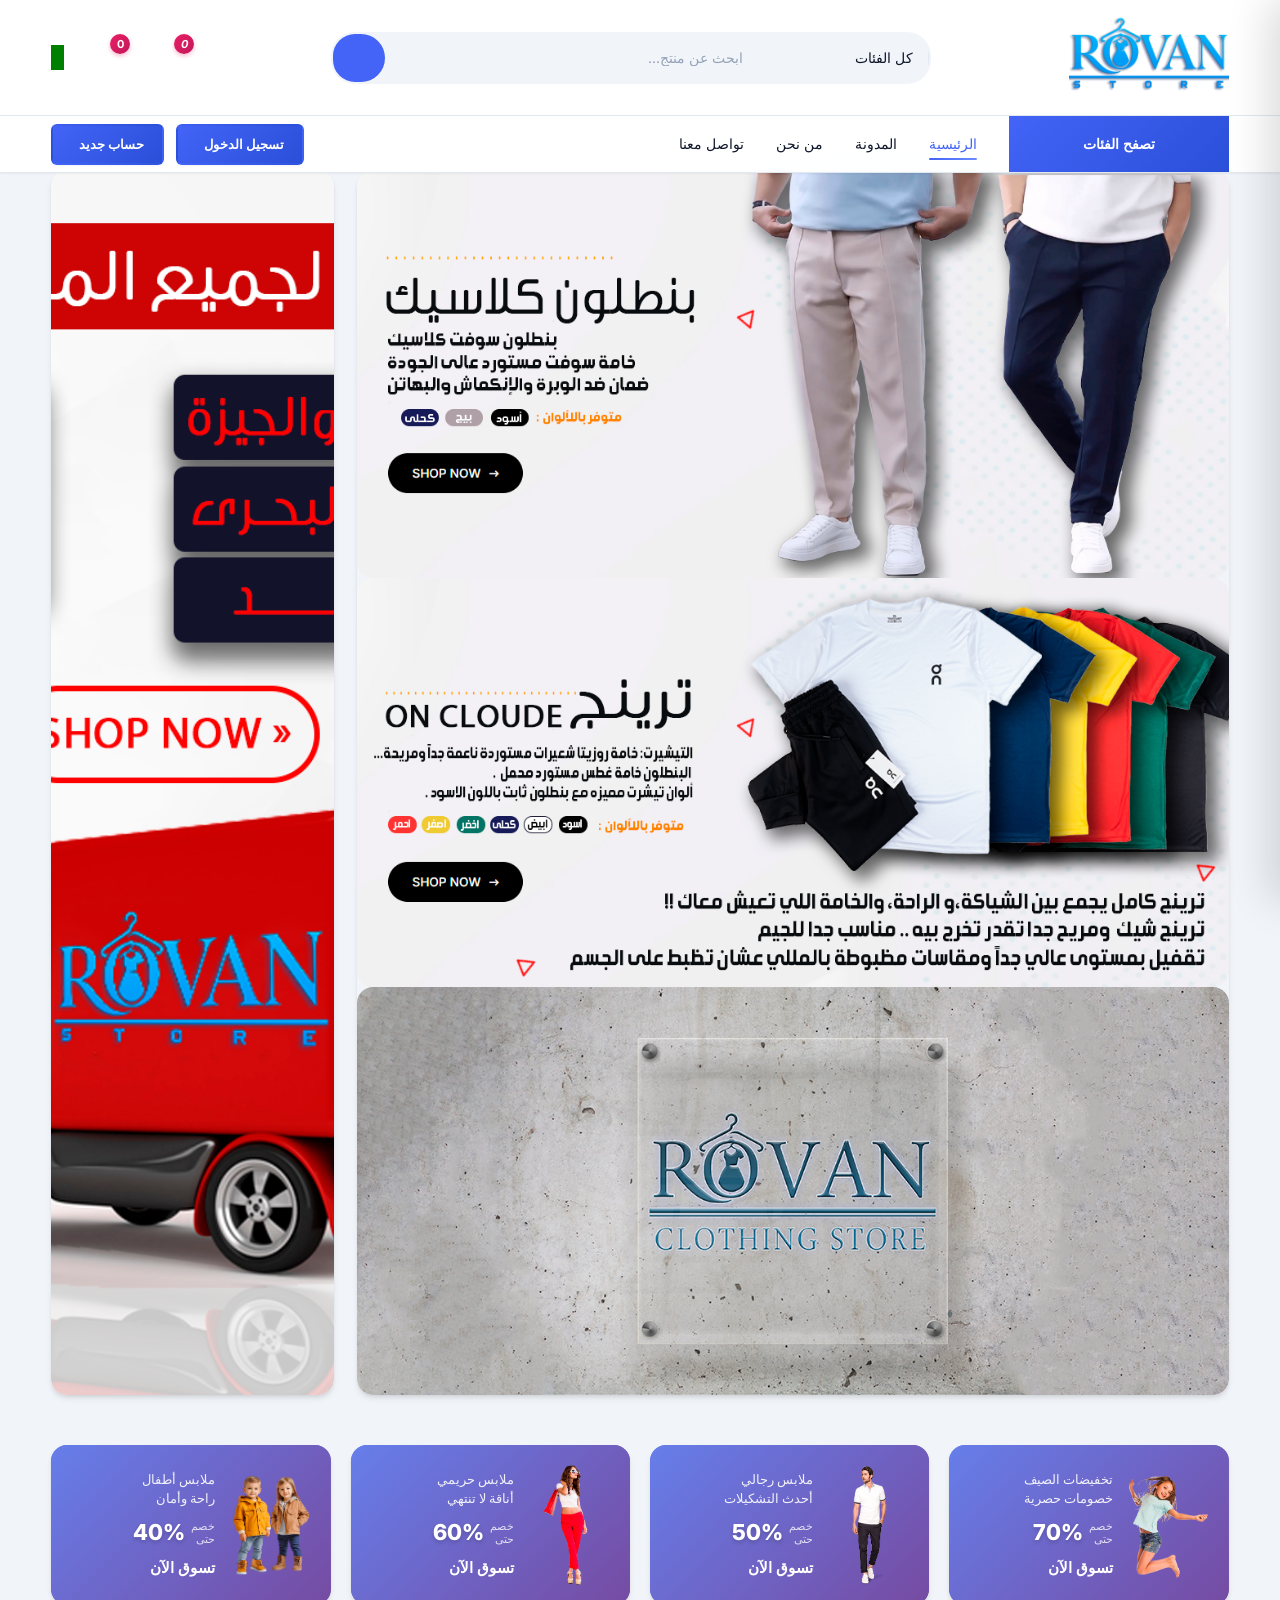
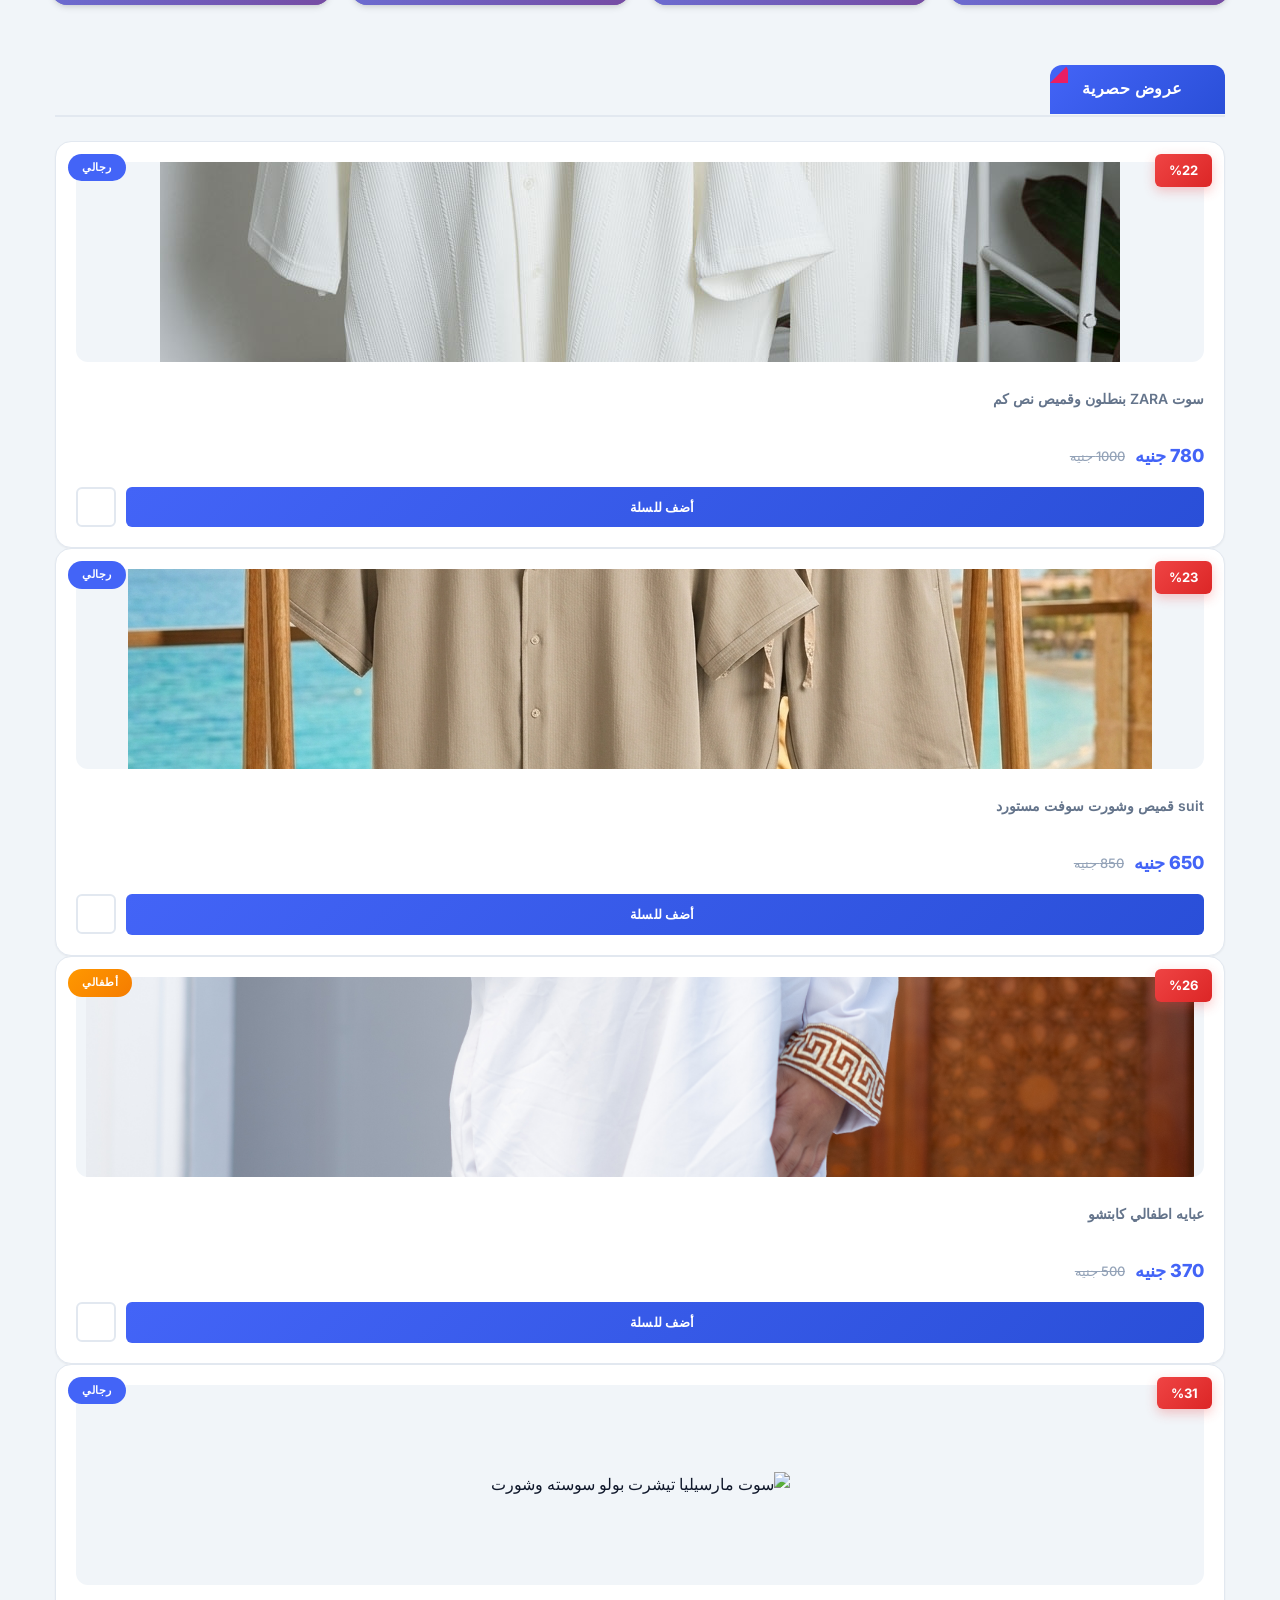
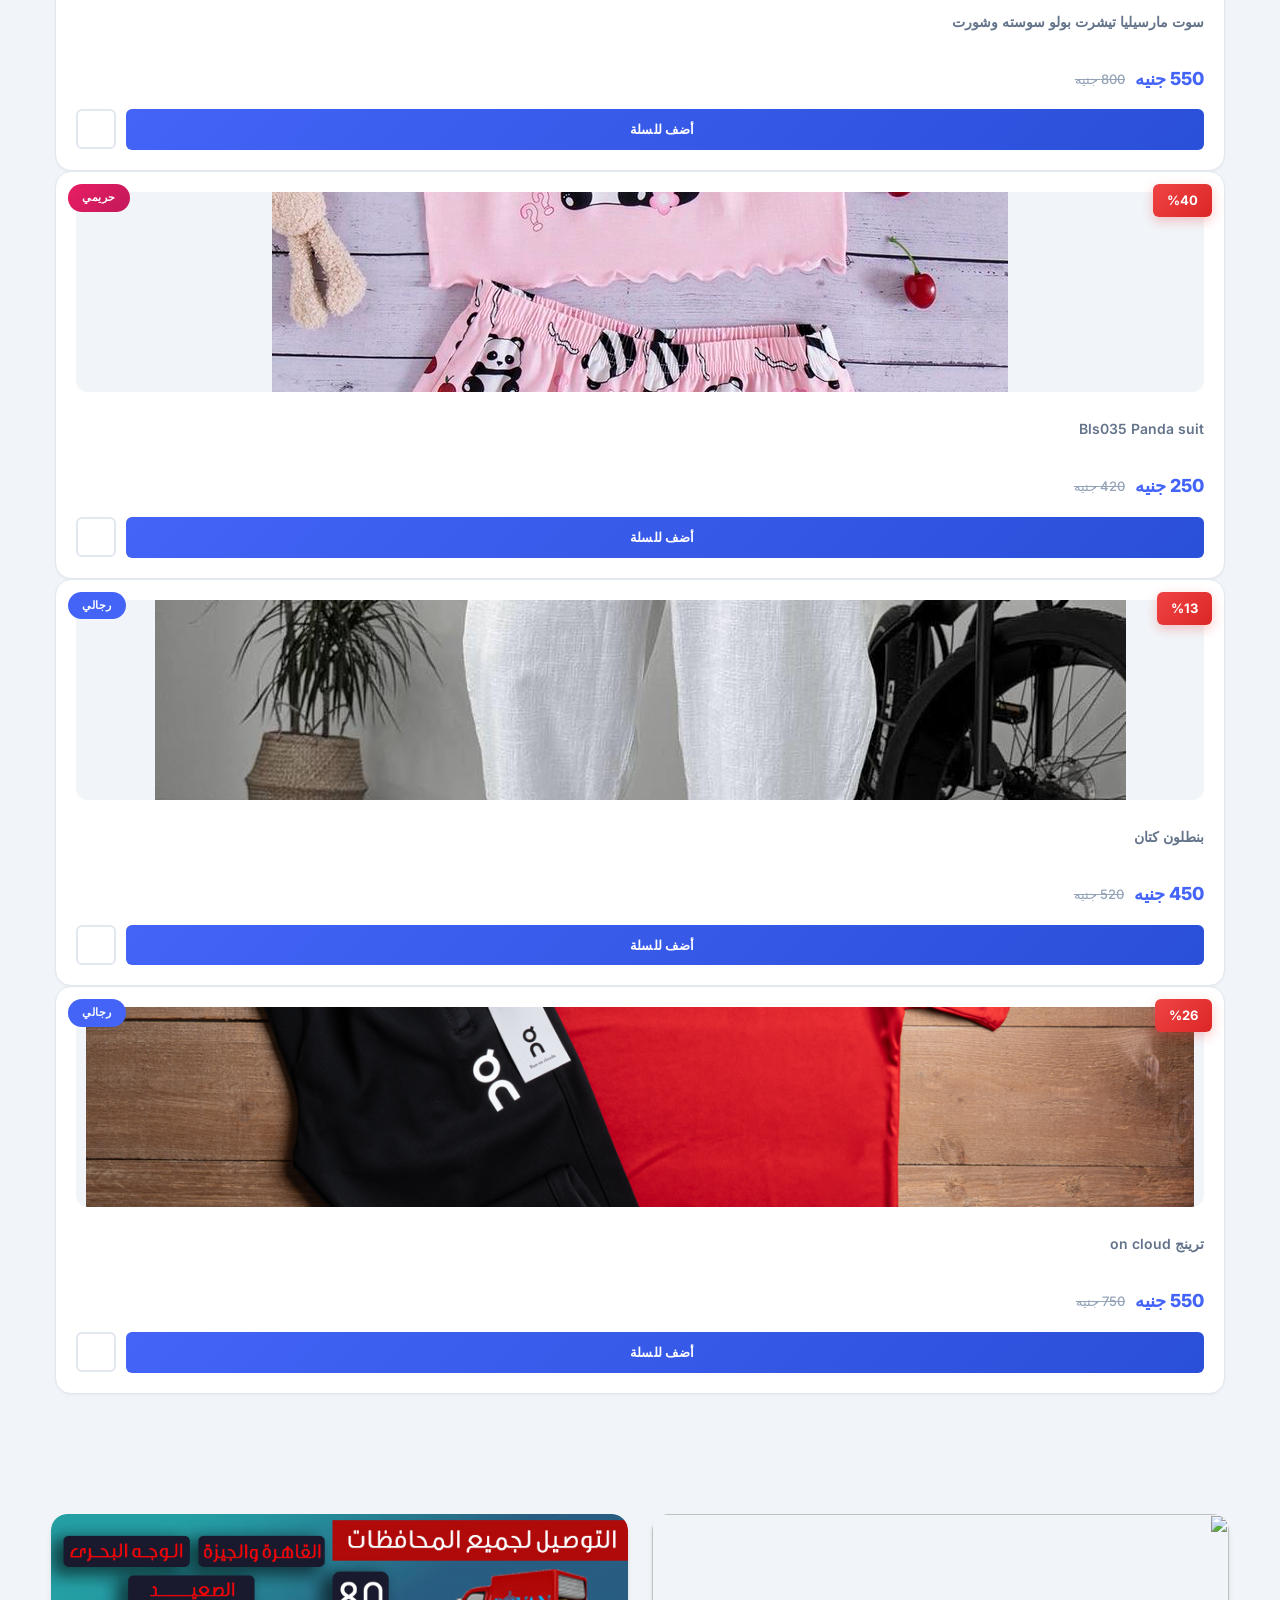
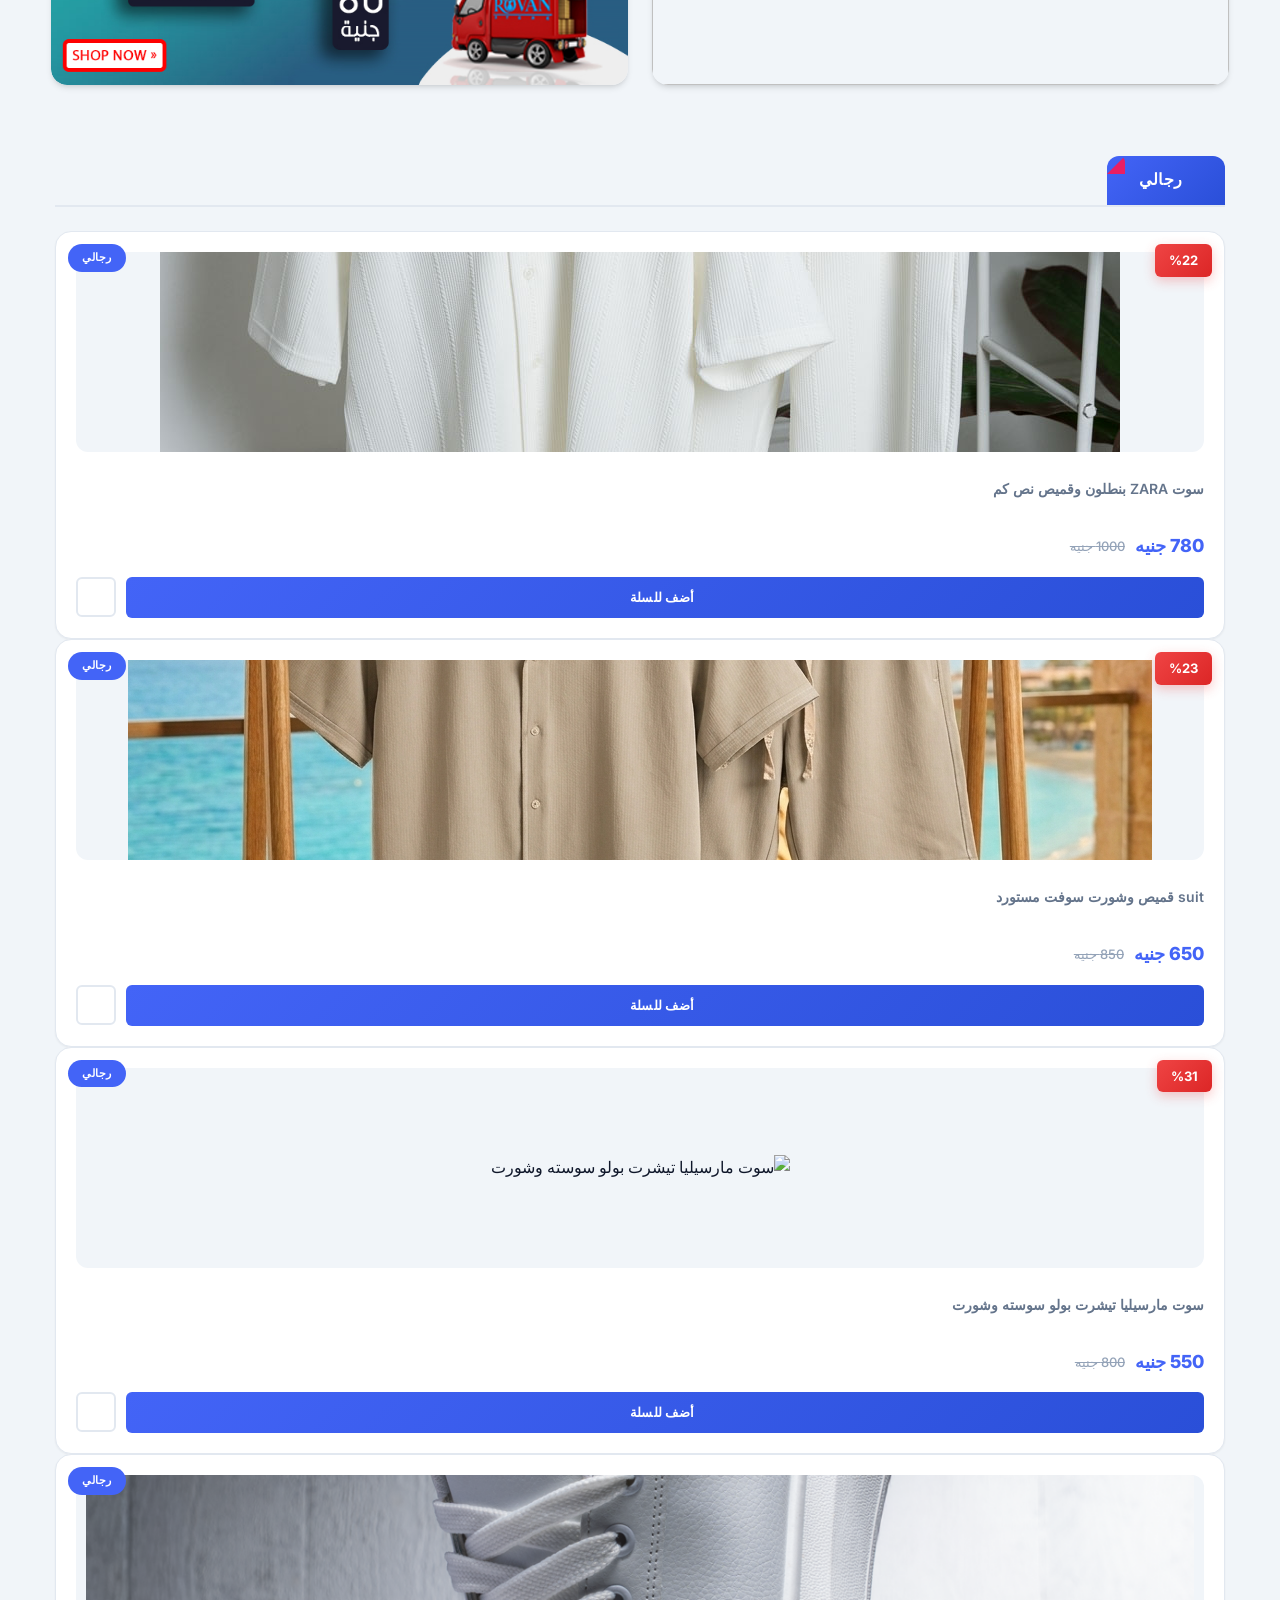
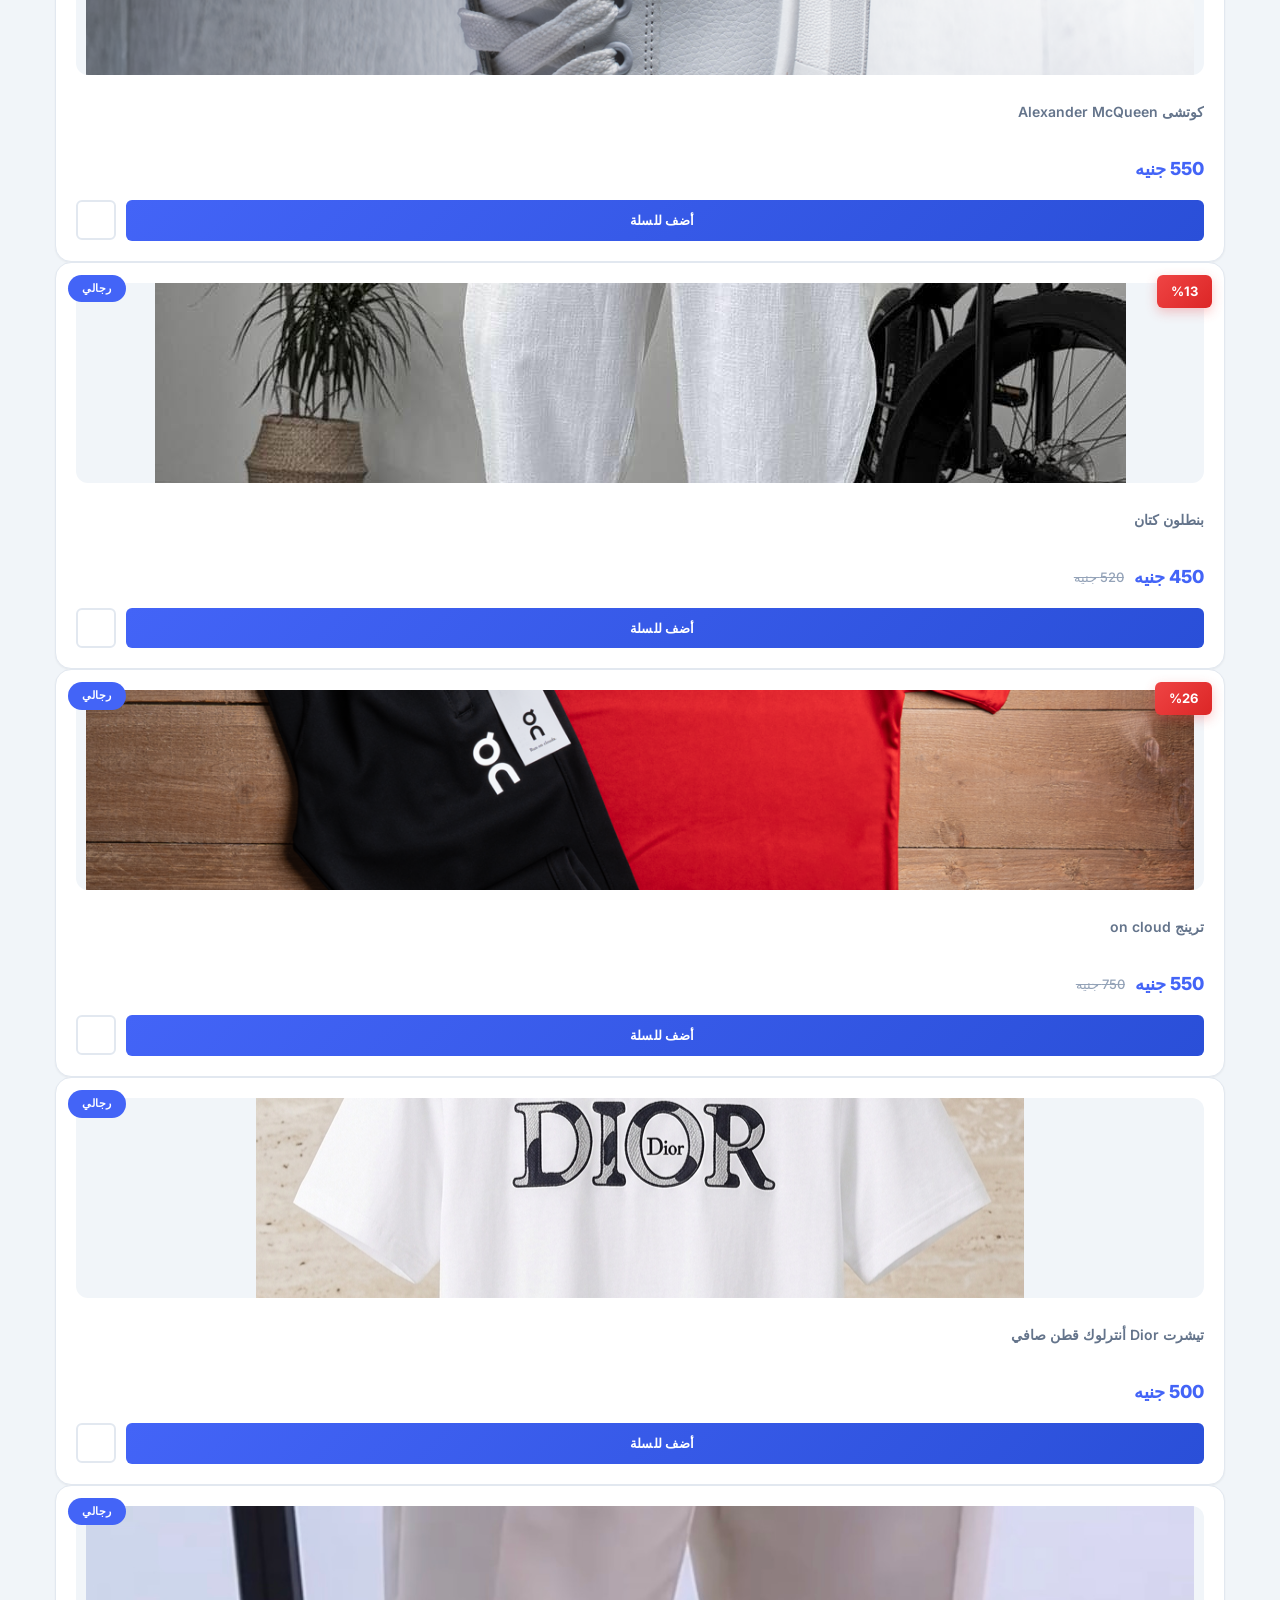
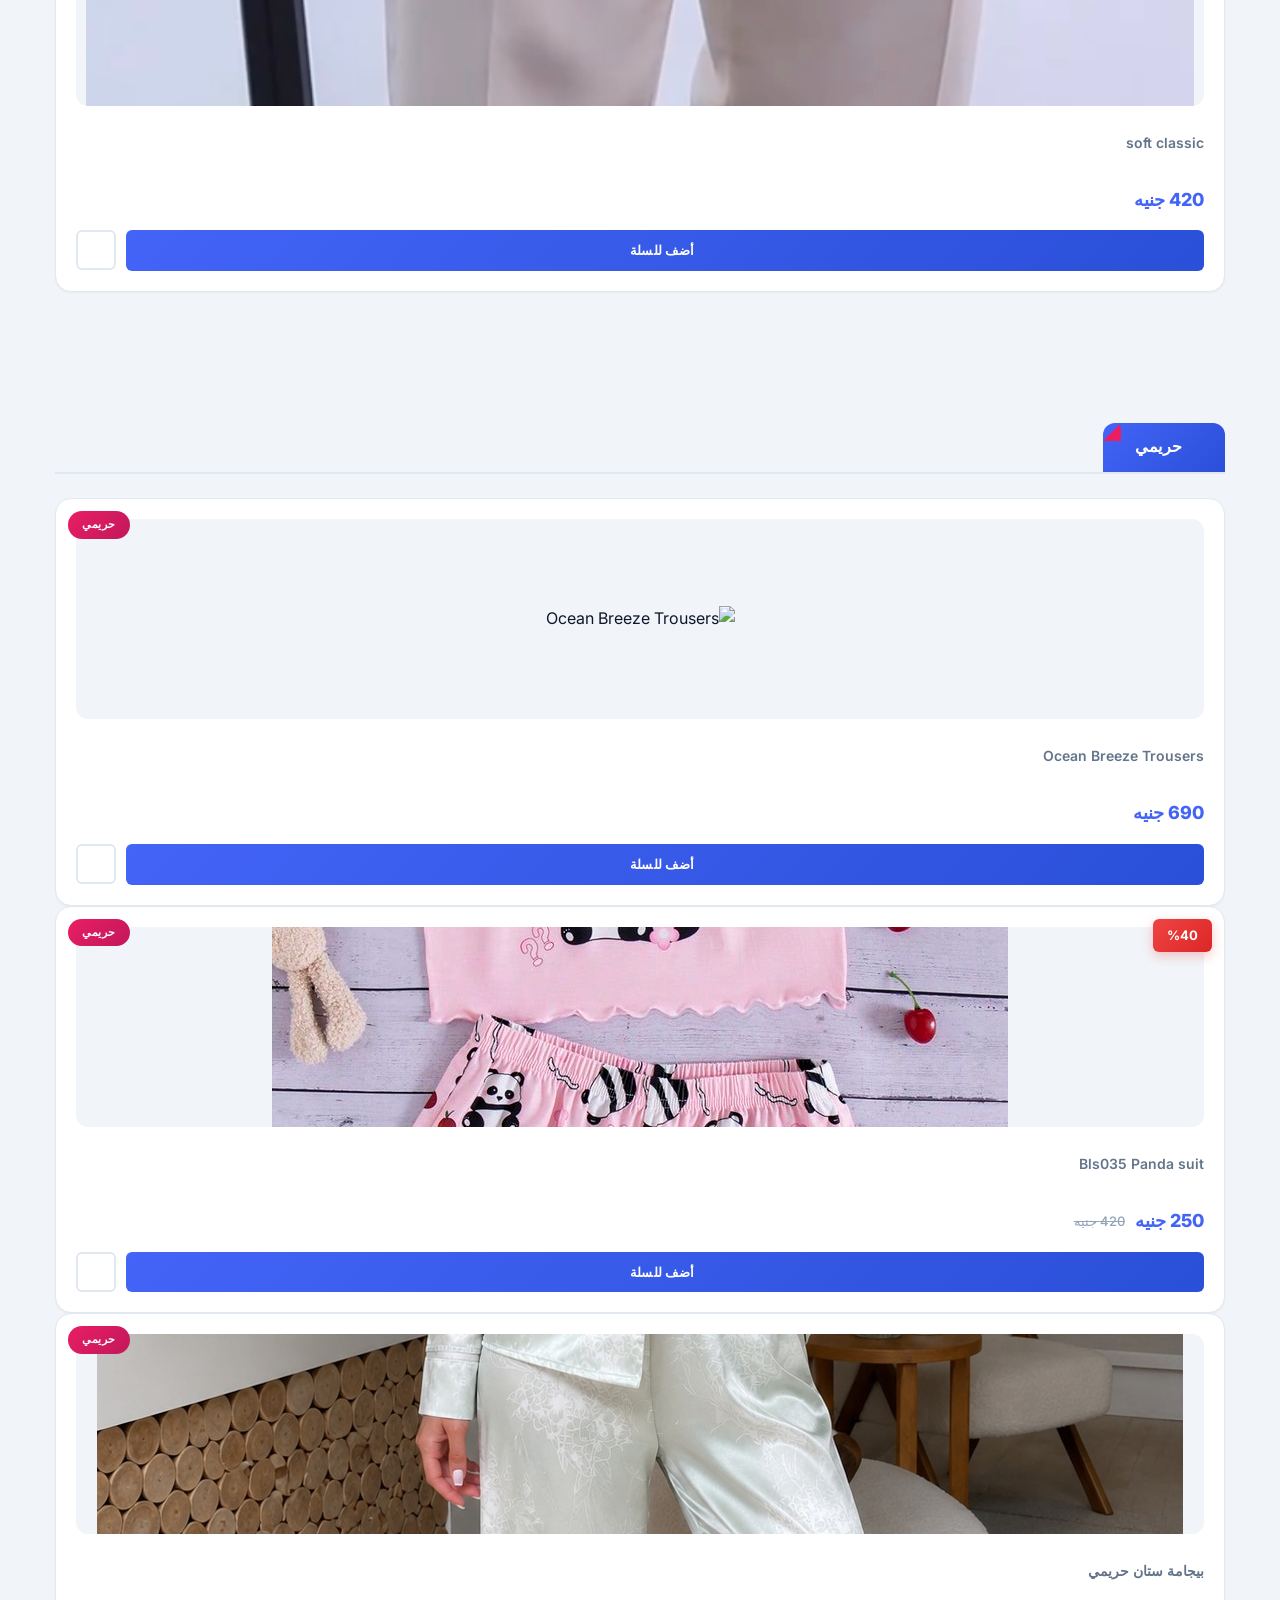
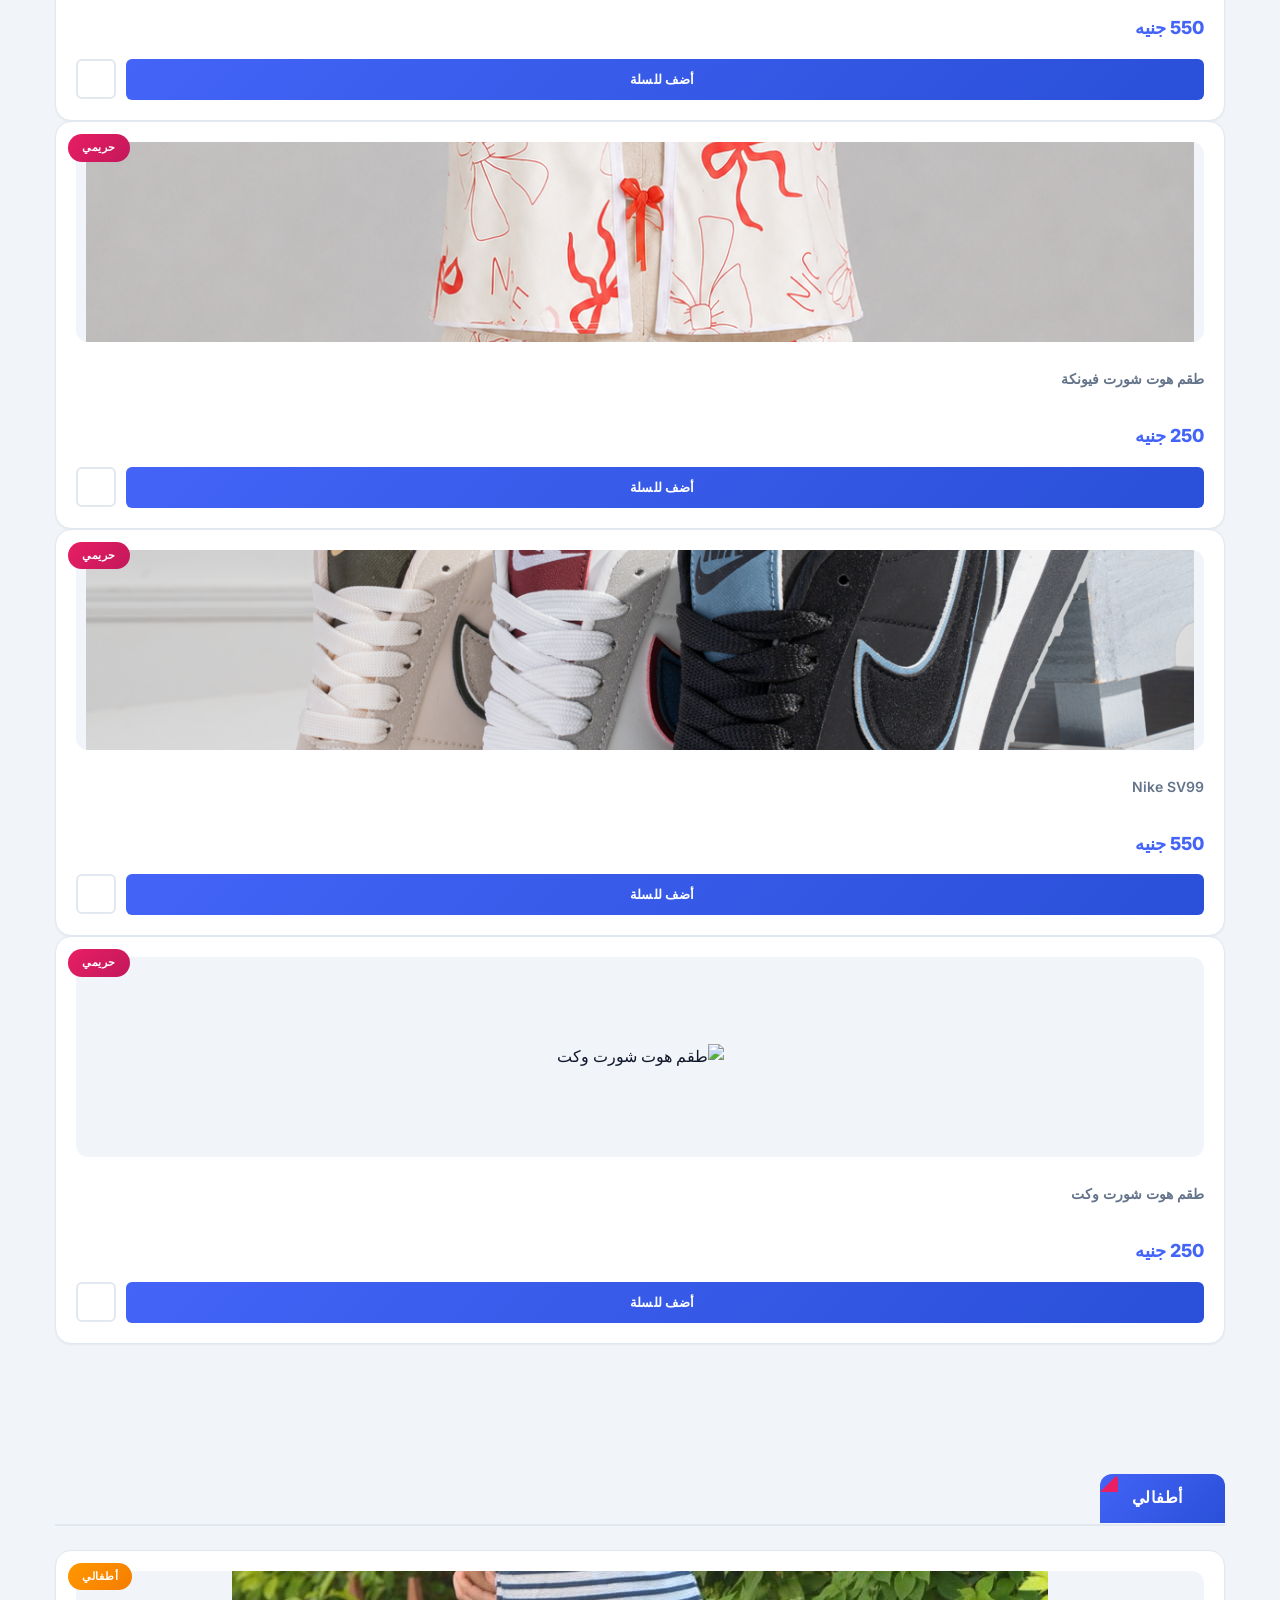
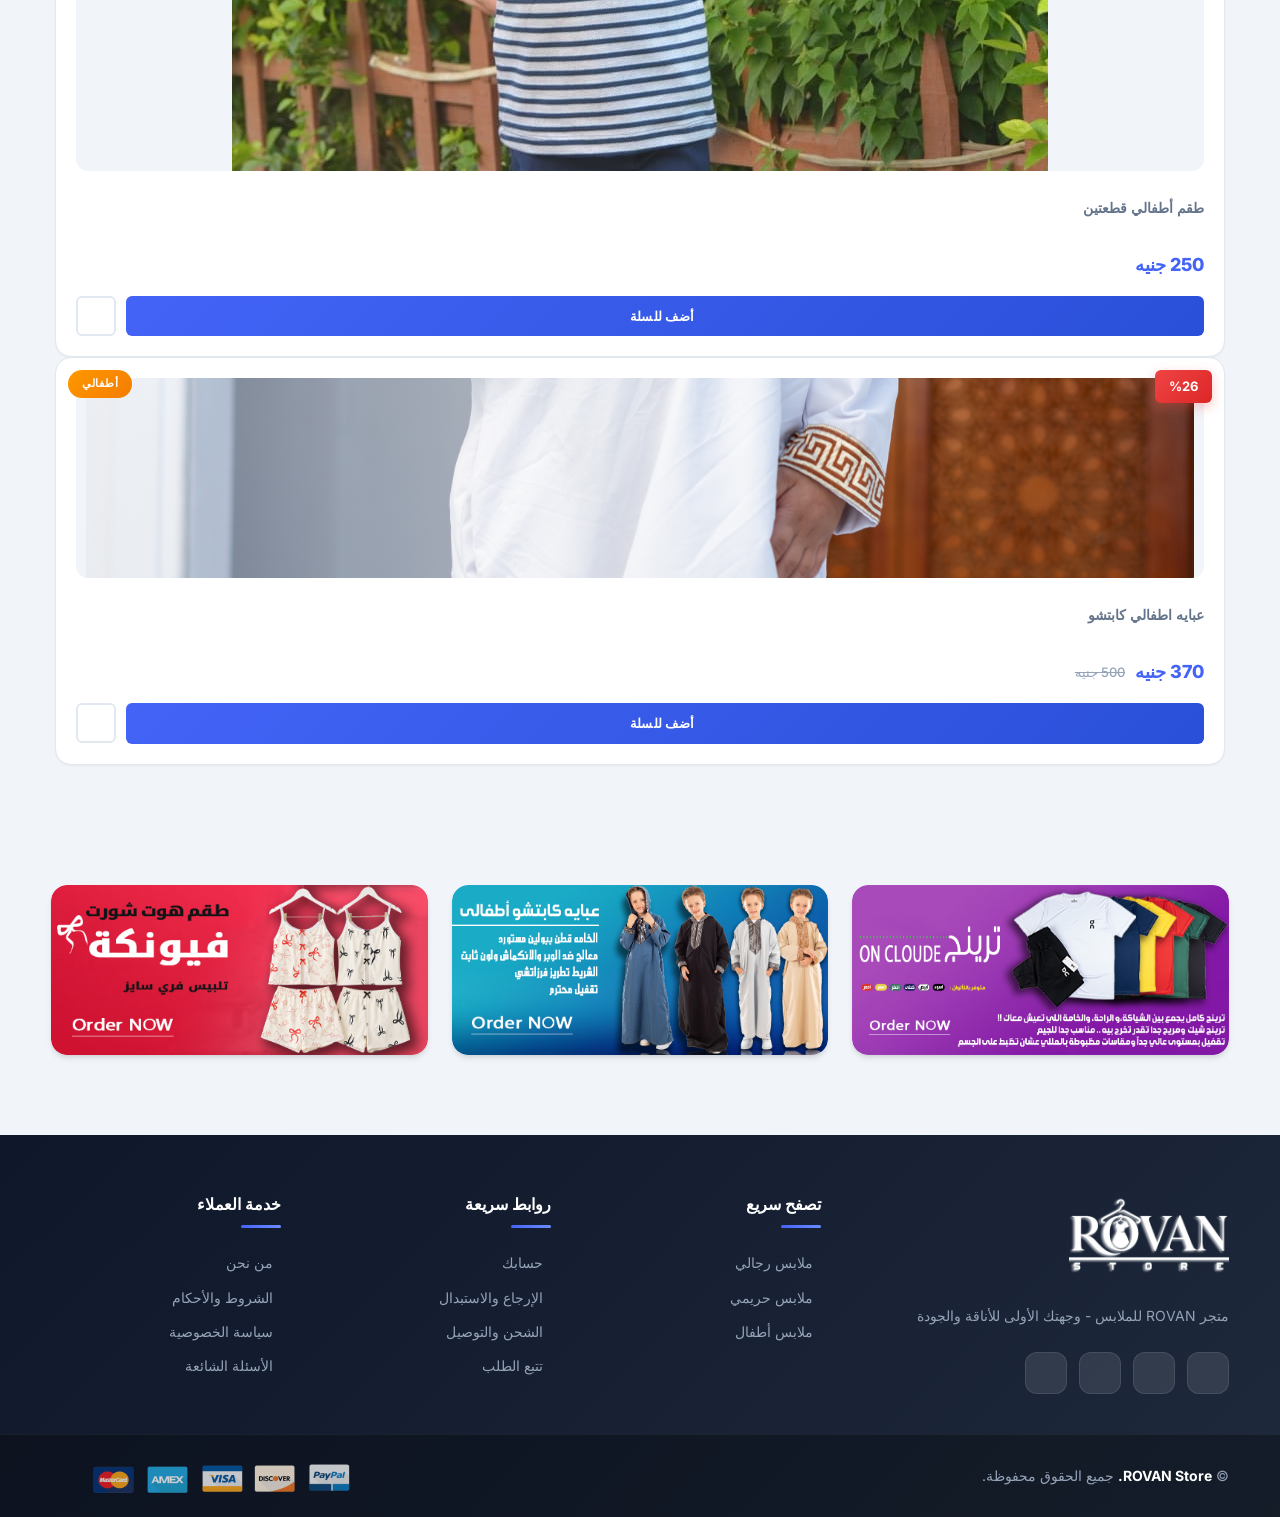
==== commit 69567da0: "Update index.html" ====
--- a/index.html
+++ b/index.html
@@ -204,7 +204,7 @@
     <div class="banners">
         <div class="container">
             <div class="banners_boxs banner_2_img">
-                <a href="product.html?id=11" class="box"><img src="img/banner_box1.jpg" alt=""></a>
+                <a href="product.html?id=11" class="box"><img src="img/banner_box4.jpg" alt=""></a>
                 <a href="#" class="box"><img src="img/banner_box5.jpg" alt=""></a>
             </div>
         </div>
@@ -241,8 +241,8 @@
         <div class="container">
             <div class="banners_boxs banner_3_img">
                 <a href="product.html?id=11" class="box"><img src="img/banner_box1.jpg" alt="ROVAN"></a>
-                <a href="#" class="box"><img src="img/banner_box2.jpg" alt="ROVAN"></a>
-                <a href="#" class="box"><img src="img/banner_box3.jpg" alt="ROVAN"></a>
+                <a href="product.html?id=3" class="box"><img src="img/banner_box2.jpg" alt="ROVAN"></a>
+                <a href="product.html?id=10" class="box"><img src="img/banner_box3.jpg" alt="ROVAN"></a>
             </div>
         </div>
     </div>
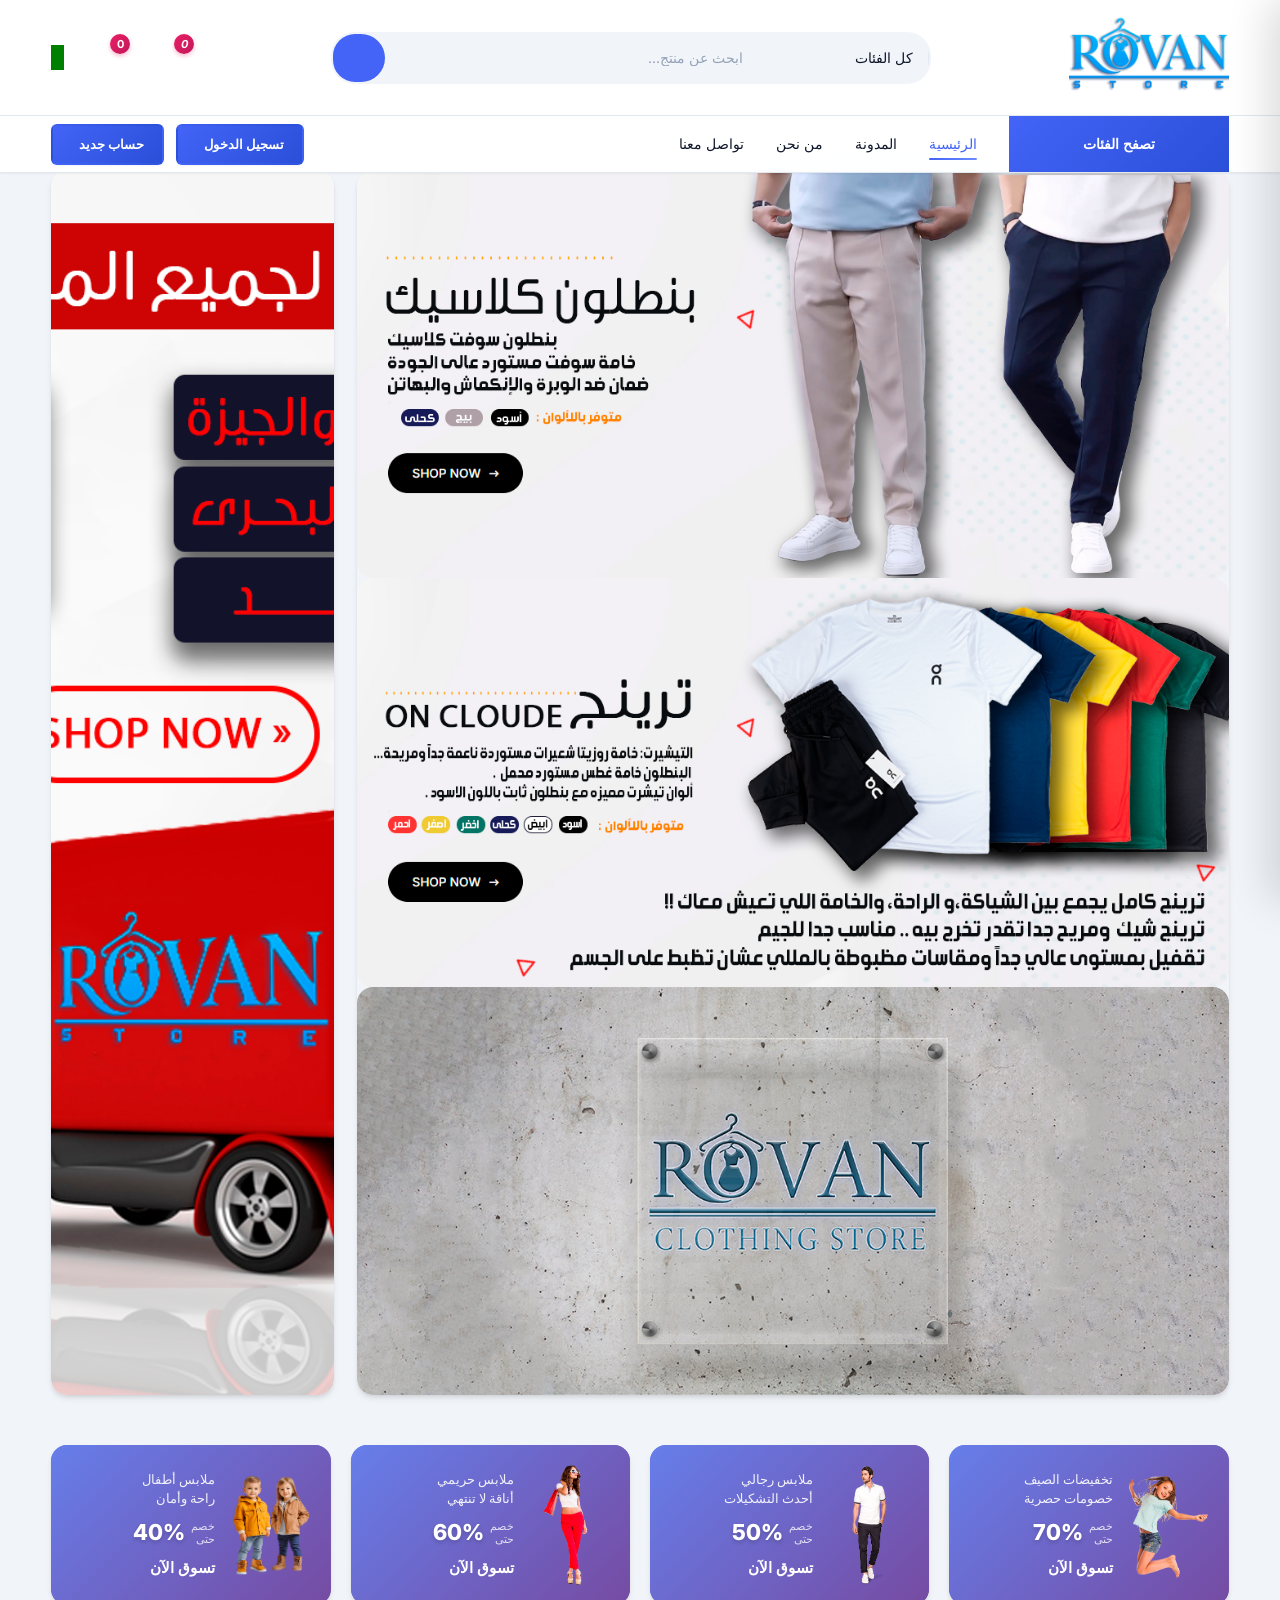
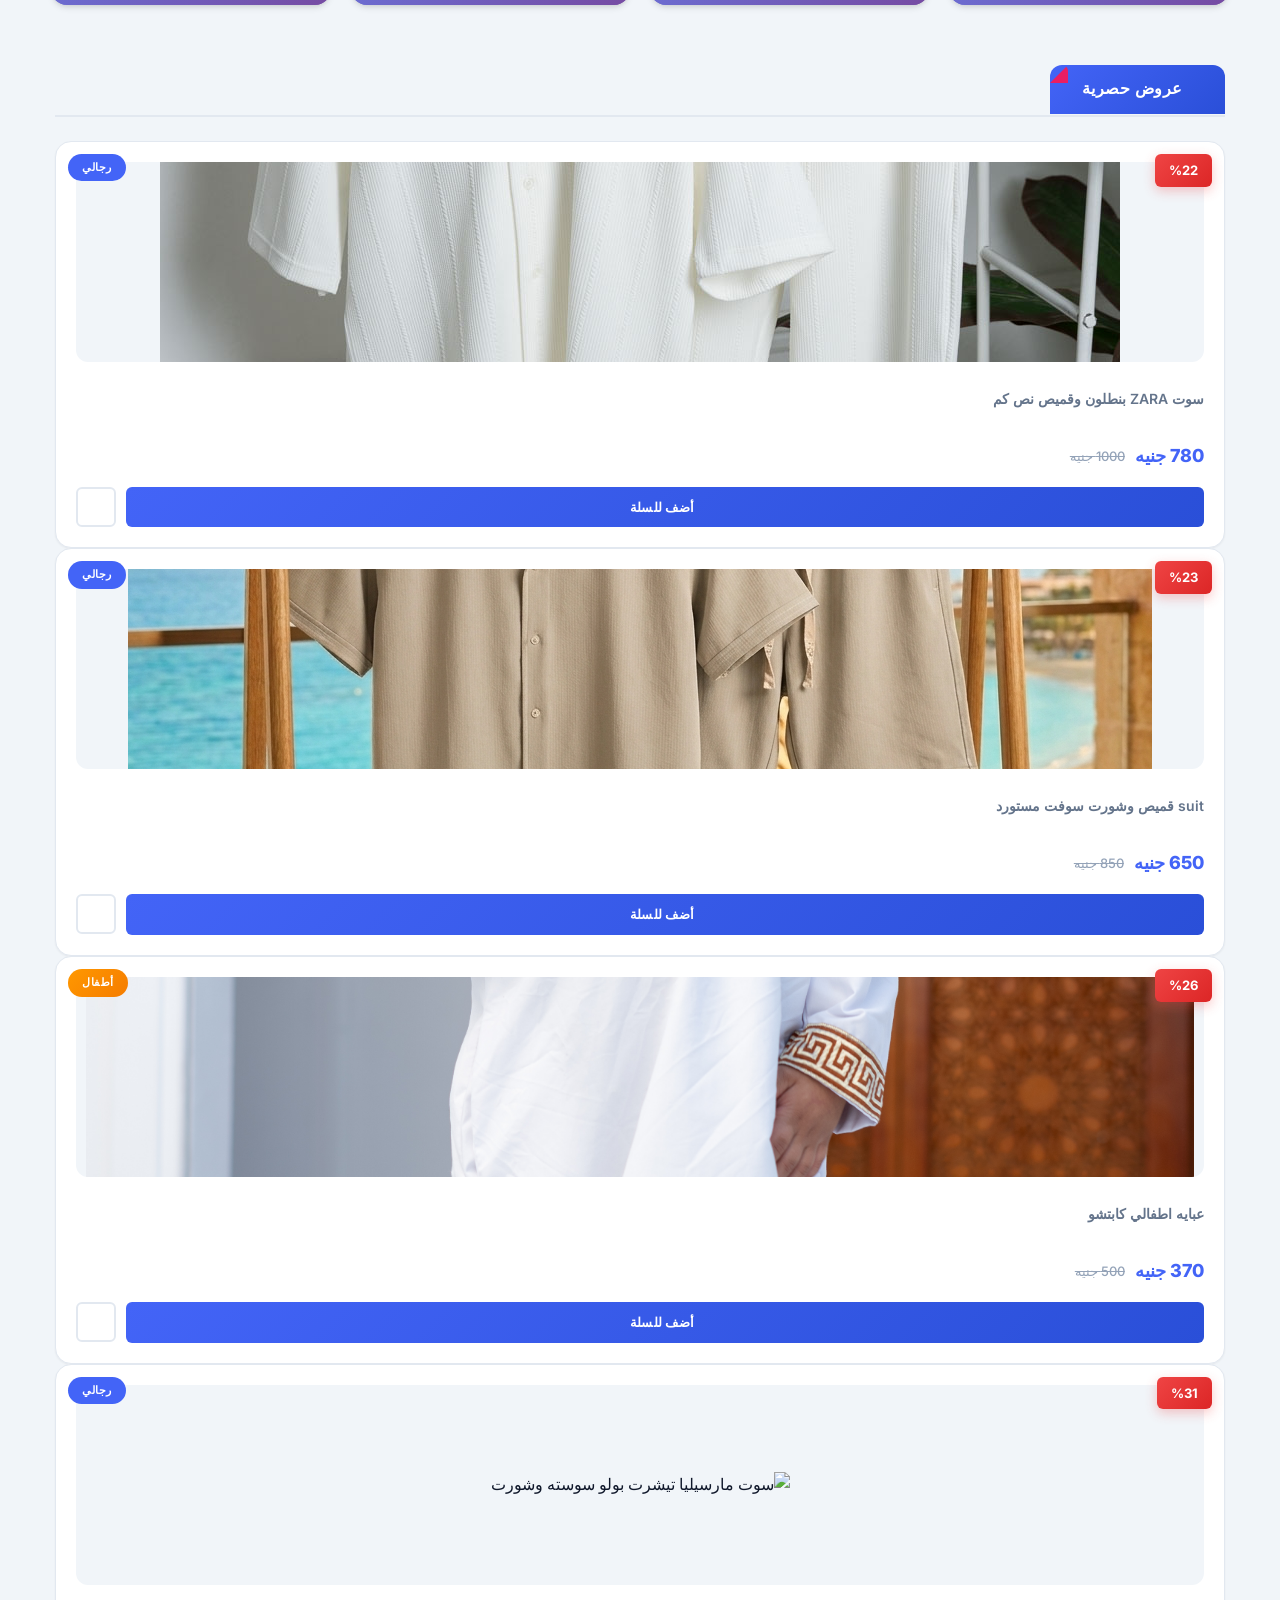
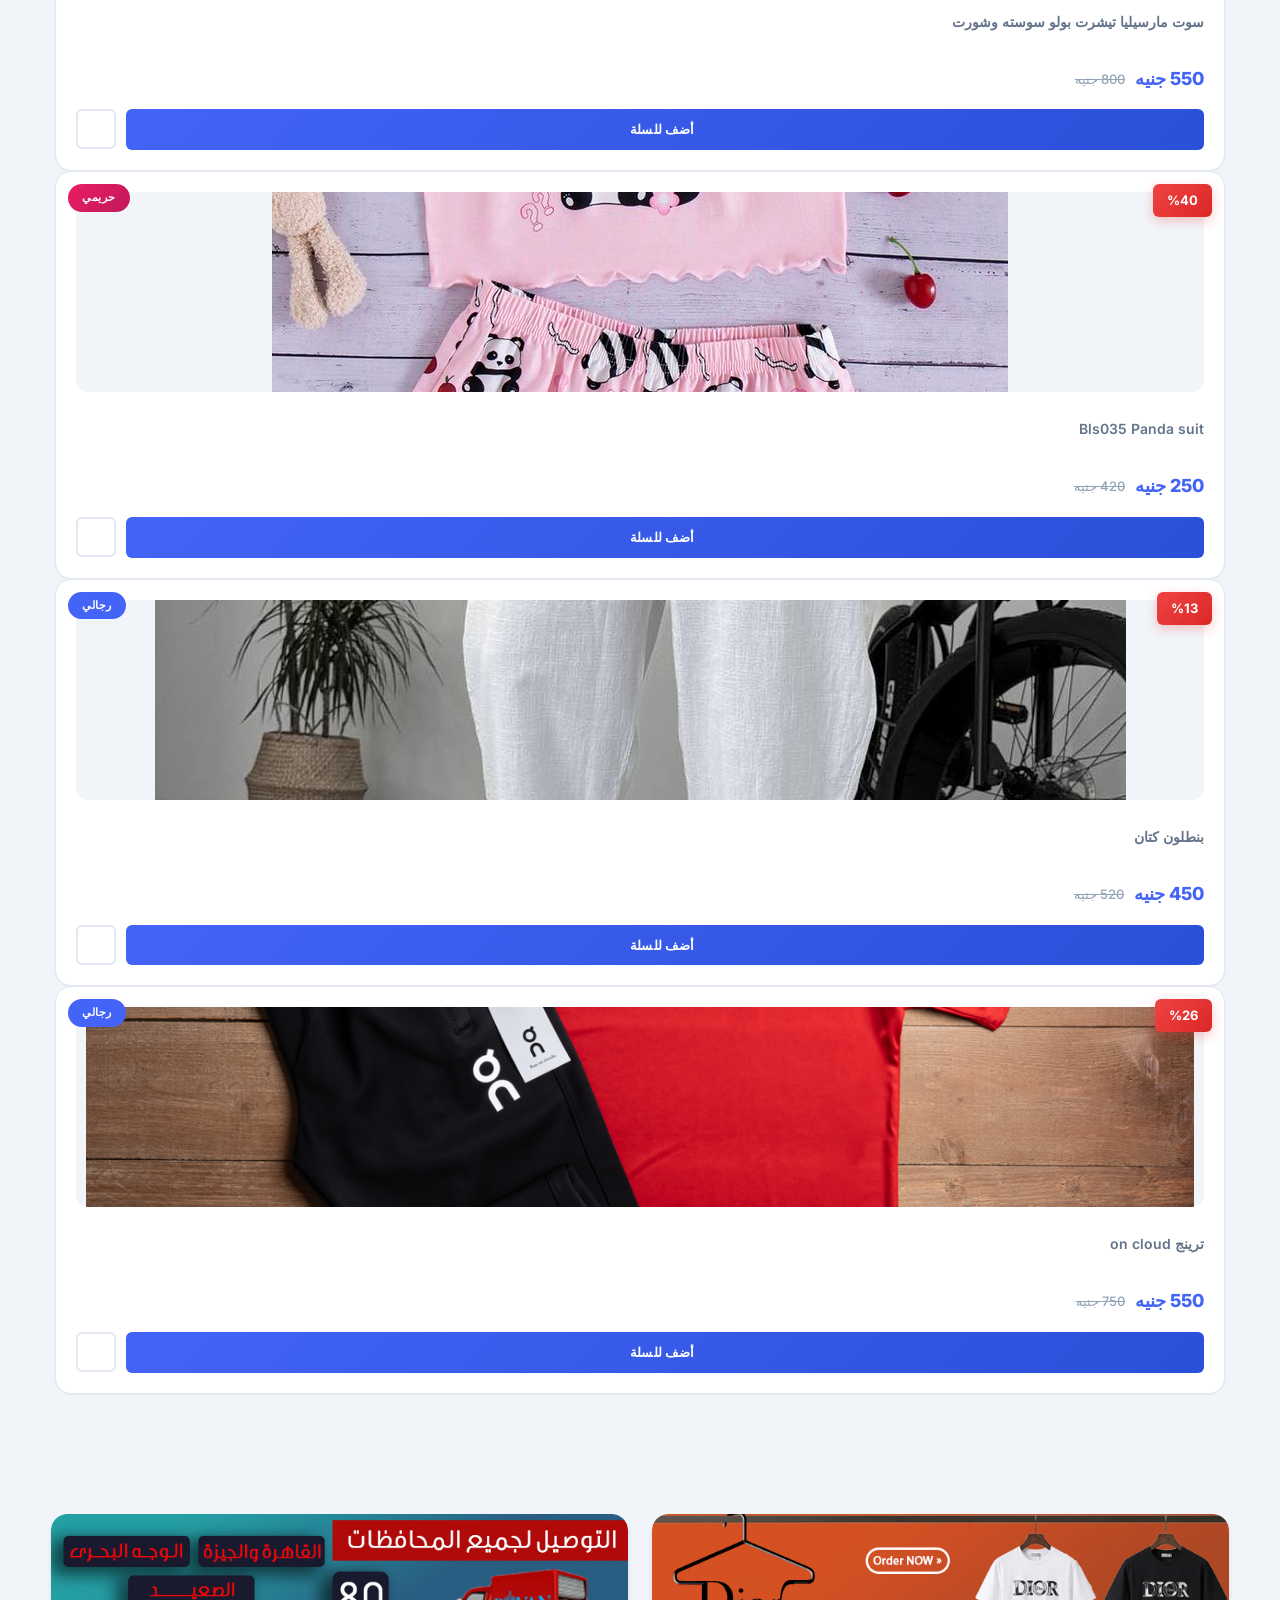
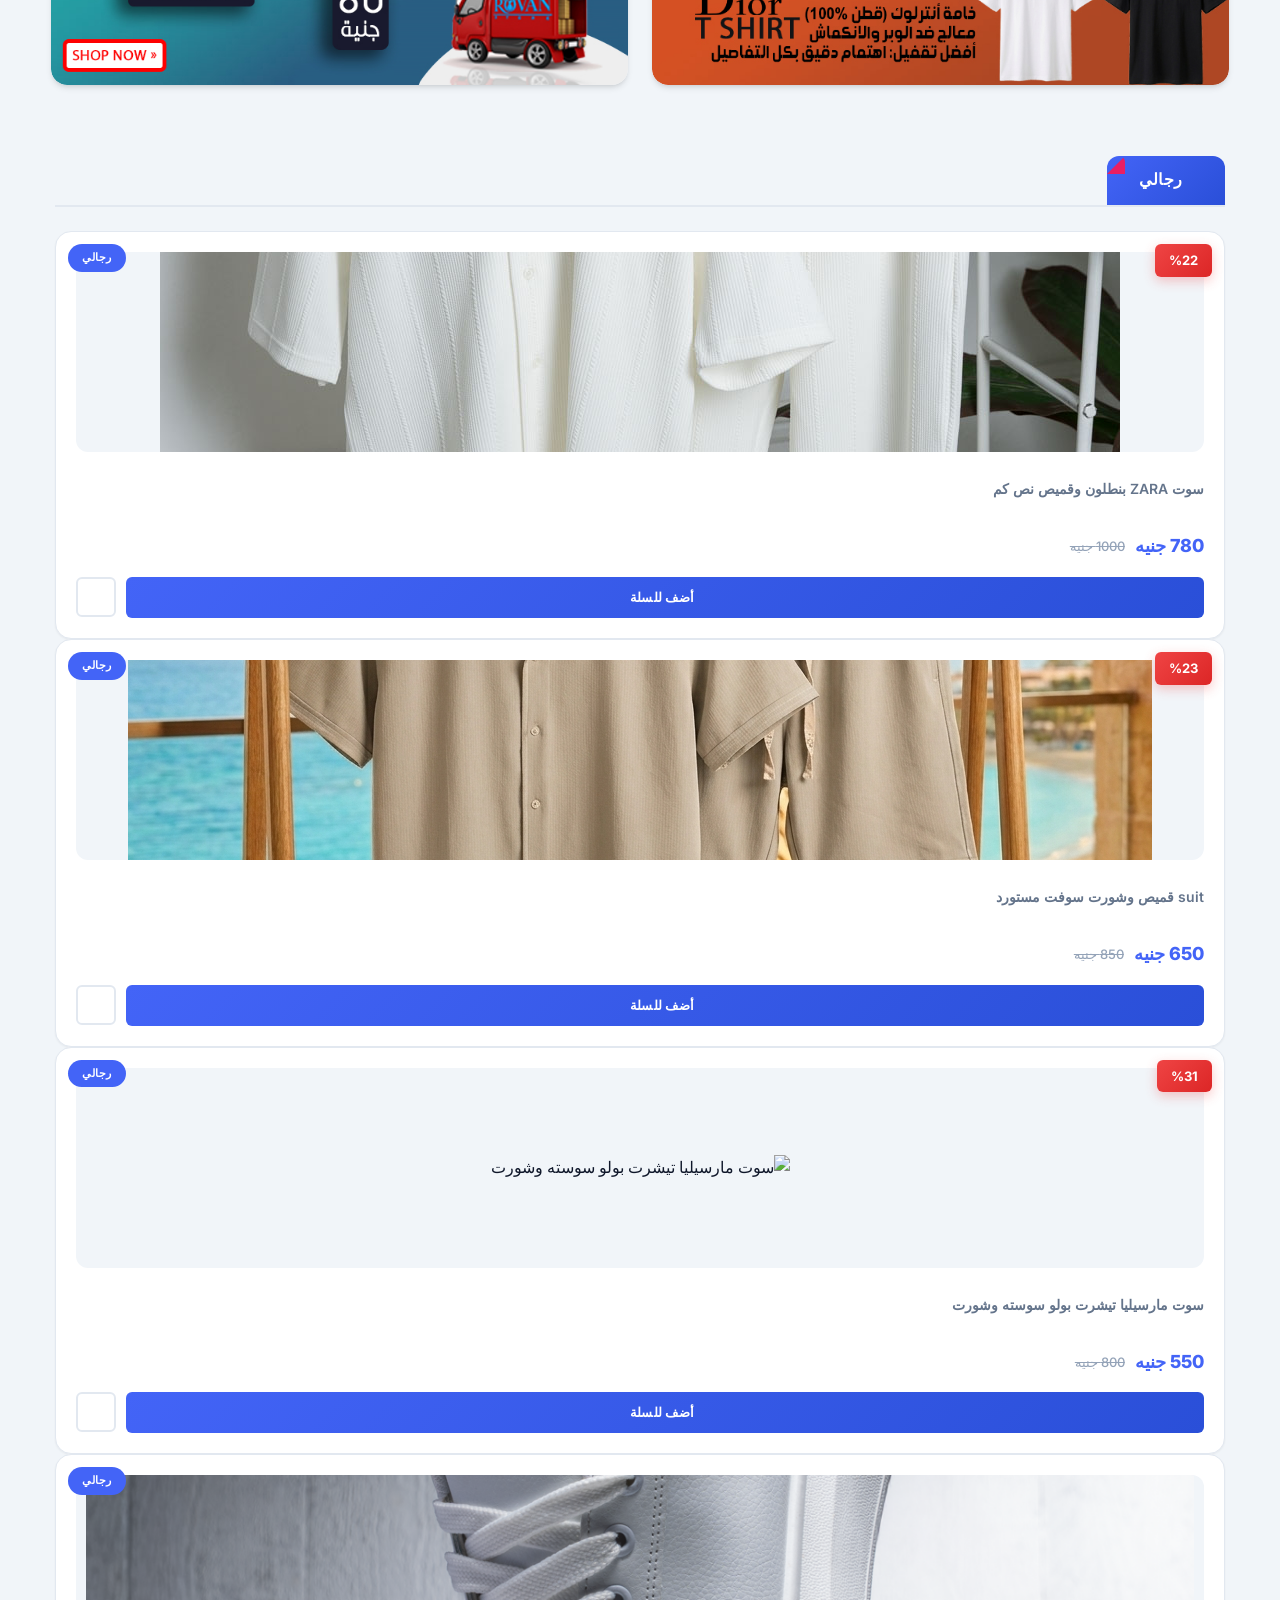
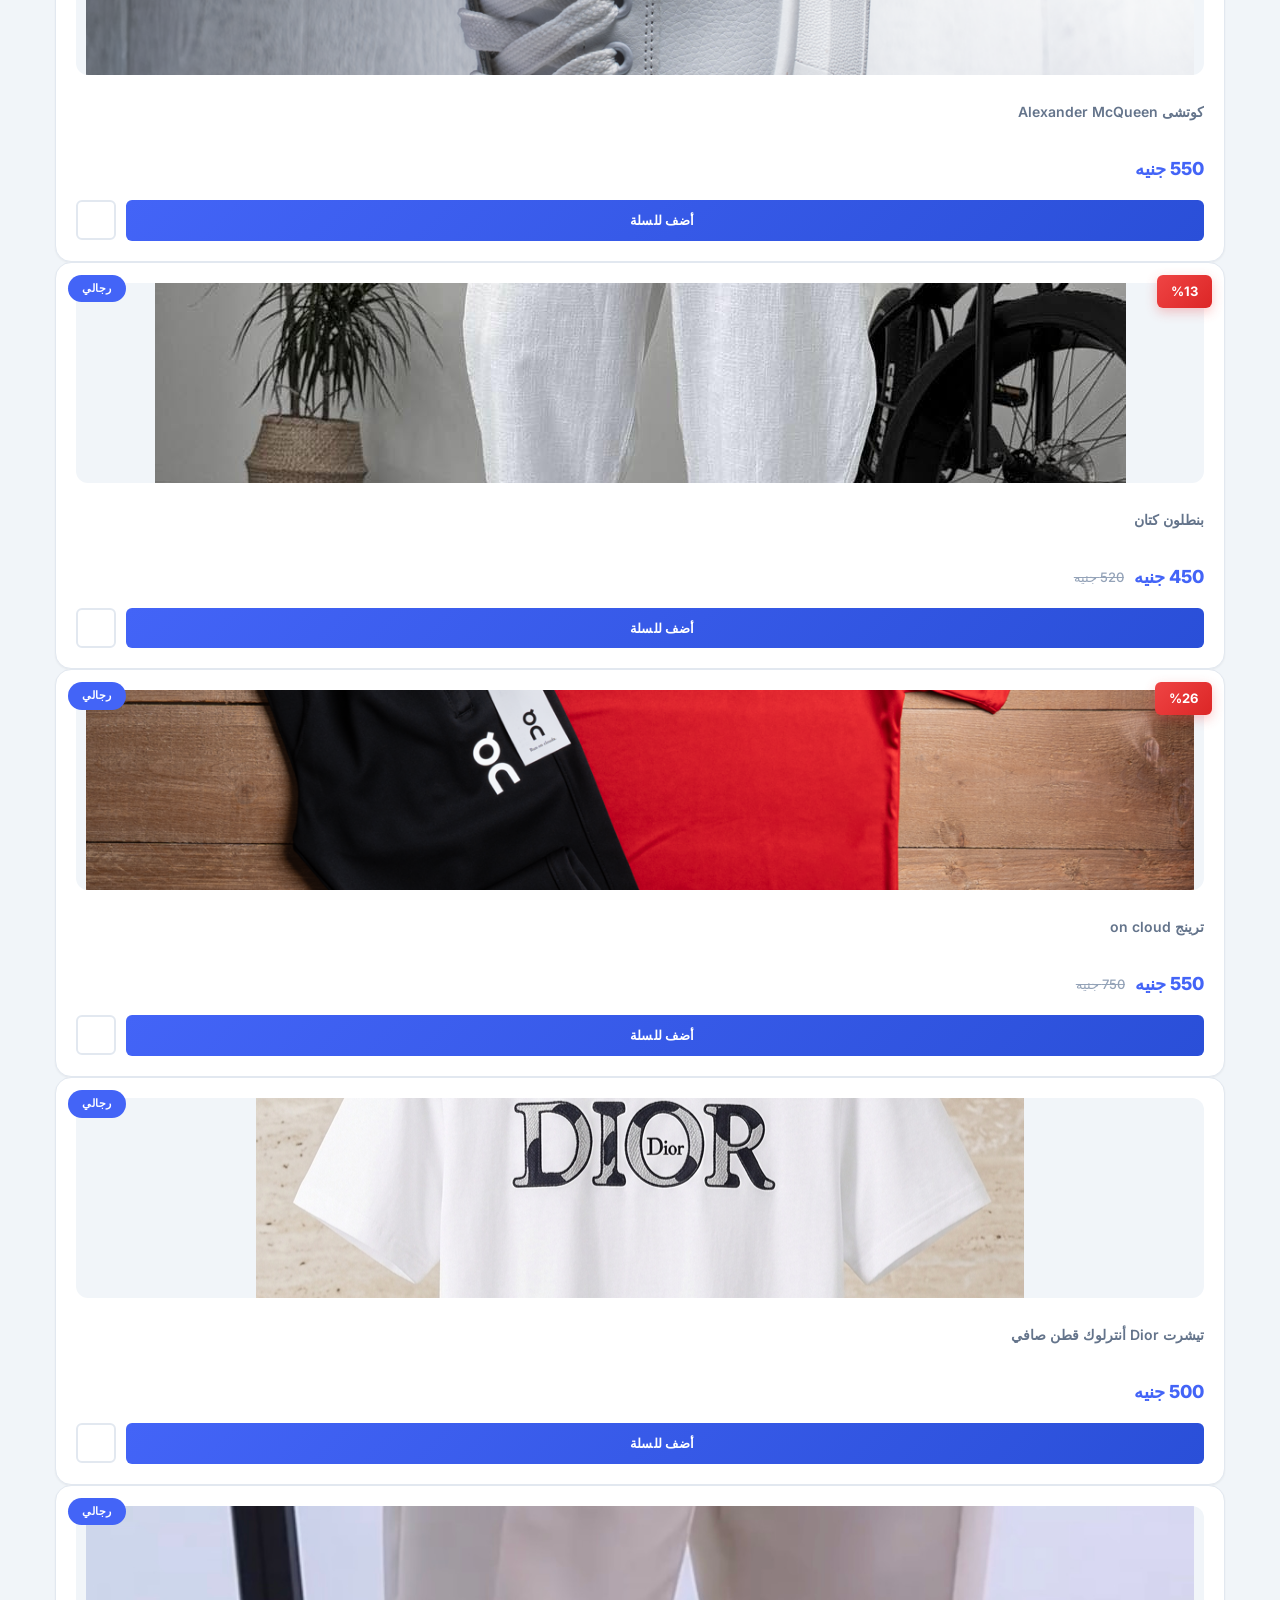
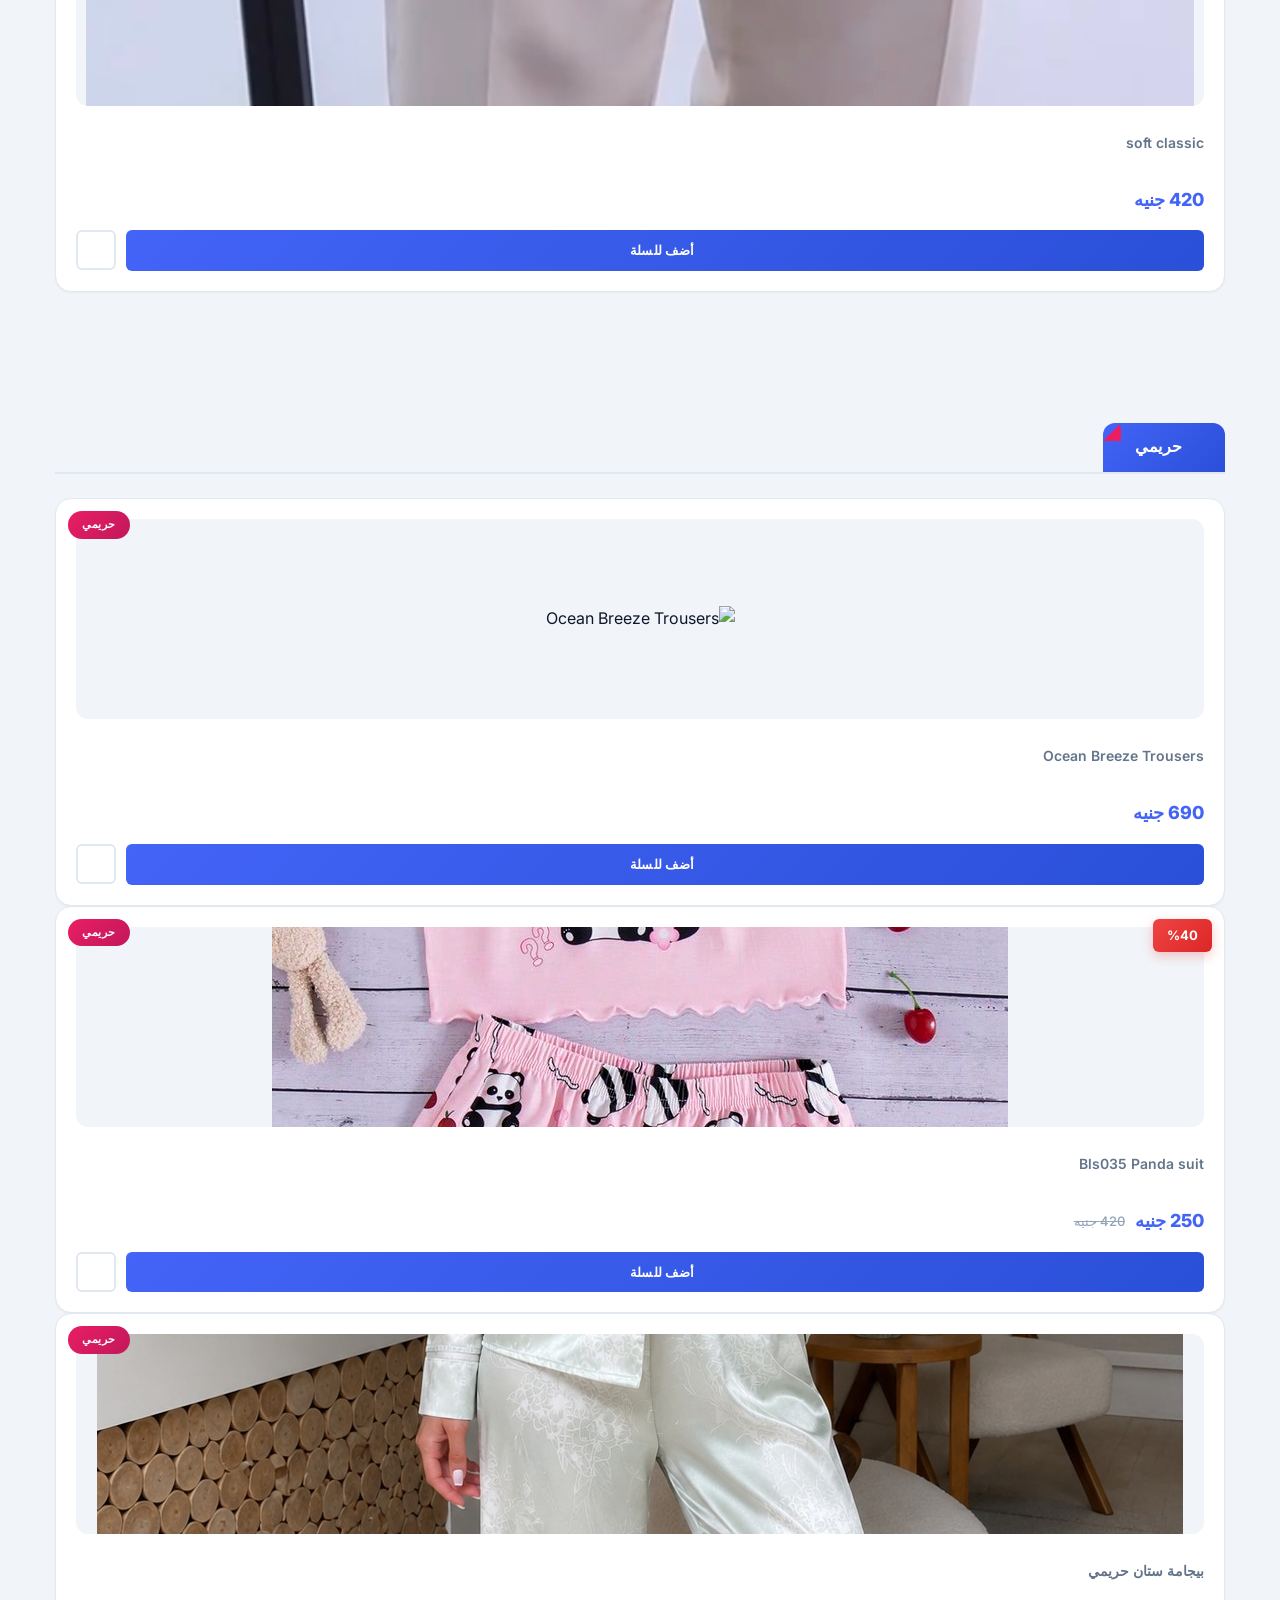
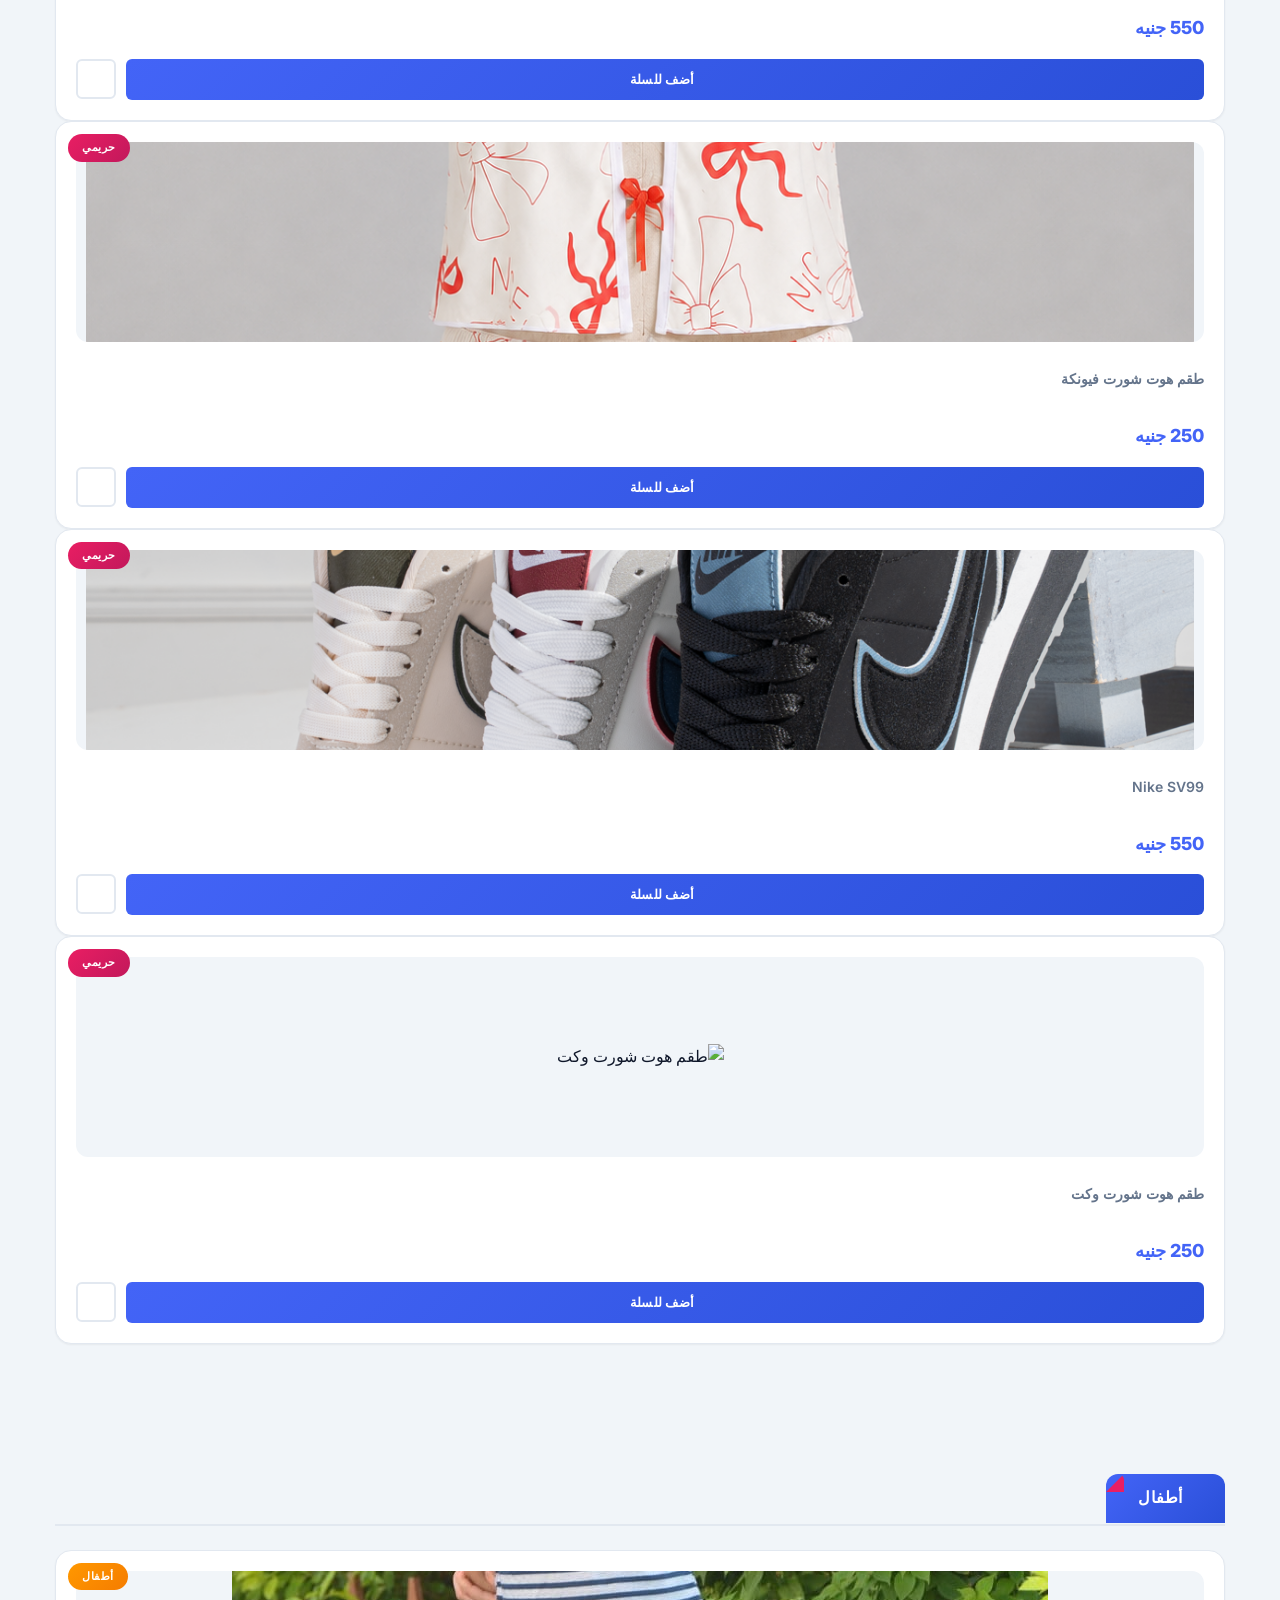
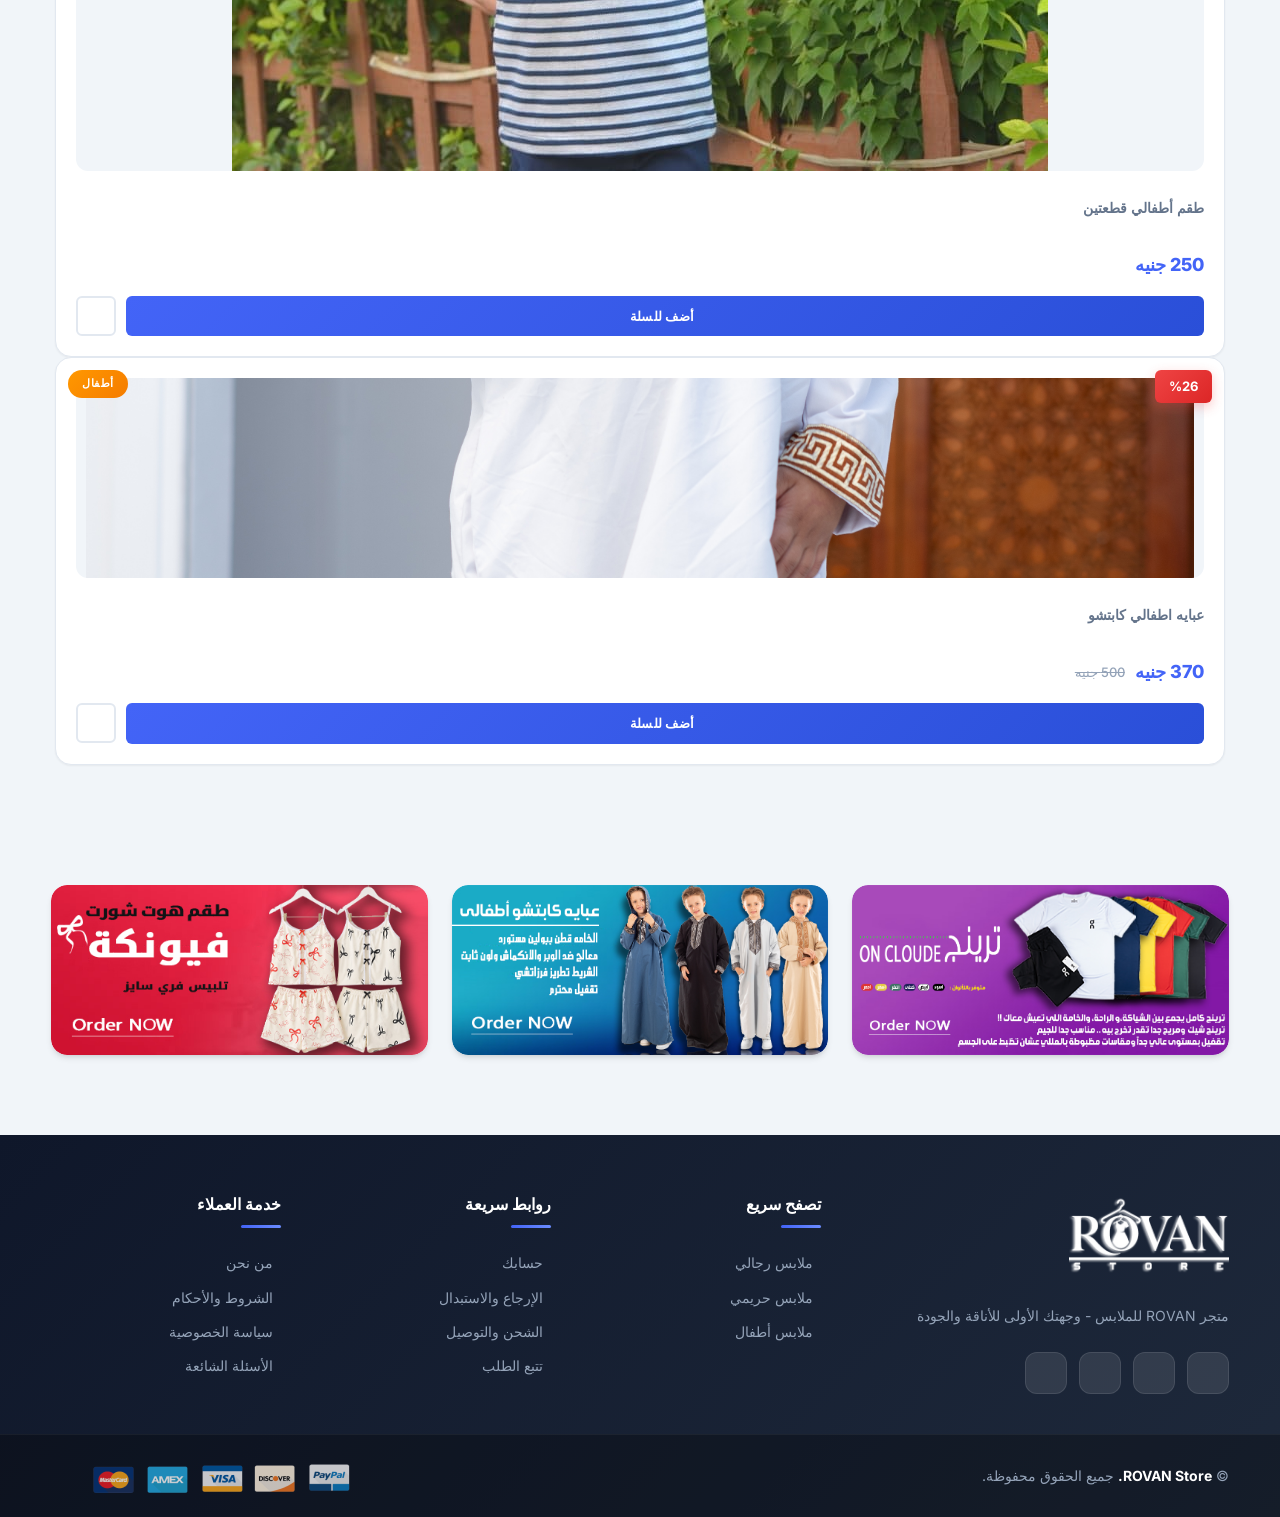
==== commit 01ca0672: "Add files via upload" ====
--- a/index.html
+++ b/index.html
@@ -80,7 +80,7 @@
                             <option value="All Categories">كل الفئات</option>
                             <option value="men">رجالي</option>
                             <option value="women">حريمي</option>
-                            <option value="kids">أطفالي</option>
+                            <option value="kids">أطفال</option>
                         </select>
                     </div>
                     <input type="text" name="search" id="search" placeholder="ابحث عن منتج..." required>
@@ -112,7 +112,7 @@
                         <div class="category_nav_list">
                             <a href="category.html?cat=men">رجالي</a>
                             <a href="category.html?cat=women">حريمي</a>
-                            <a href="category.html?cat=kids">أطفالي</a>
+                            <a href="category.html?cat=kids">أطفال</a>
                         </div>
                     </div>
                     <ul class="nav_links">
@@ -135,7 +135,7 @@
         <div class="container">
             <div class="slide-swp mySwiper">
                 <div class="swiper-wrapper">
-                    <div class="swiper-slide"><a href="#"><img src="img/banner_home1.png" alt=""></a></div>
+                    <div class="swiper-slide"><a href="product.html?id=13"><img src="img/banner_home1.png" alt=""></a></div>
                     <div class="swiper-slide"><a href="product.html?id=11"><img src="img/banner_home2.png" alt=""></a></div>
                     <div class="swiper-slide"><a href="#"><img src="img/banner_home4.png" alt=""></a></div>
                 </div>
@@ -204,7 +204,7 @@
     <div class="banners">
         <div class="container">
             <div class="banners_boxs banner_2_img">
-                <a href="product.html?id=11" class="box"><img src="img/banner_box4.jpg" alt=""></a>
+                <a href="product.html?id=12" class="box"><img src="img/banner_box4.jpg" alt=""></a>
                 <a href="#" class="box"><img src="img/banner_box5.jpg" alt=""></a>
             </div>
         </div>
@@ -231,7 +231,7 @@
     <div class="slider_products slide" id="KIDS">
         <div class="container">
             <div class="slide_product mySwiper">
-                <div class="top_slide"><h2><i class="fa-solid fa-child"></i> أطفالي</h2></div>
+                <div class="top_slide"><h2><i class="fa-solid fa-child"></i> أطفال</h2></div>
                 <div class="products swiper-wrapper" id="swiper_kids"></div>
             </div>        
         </div>
